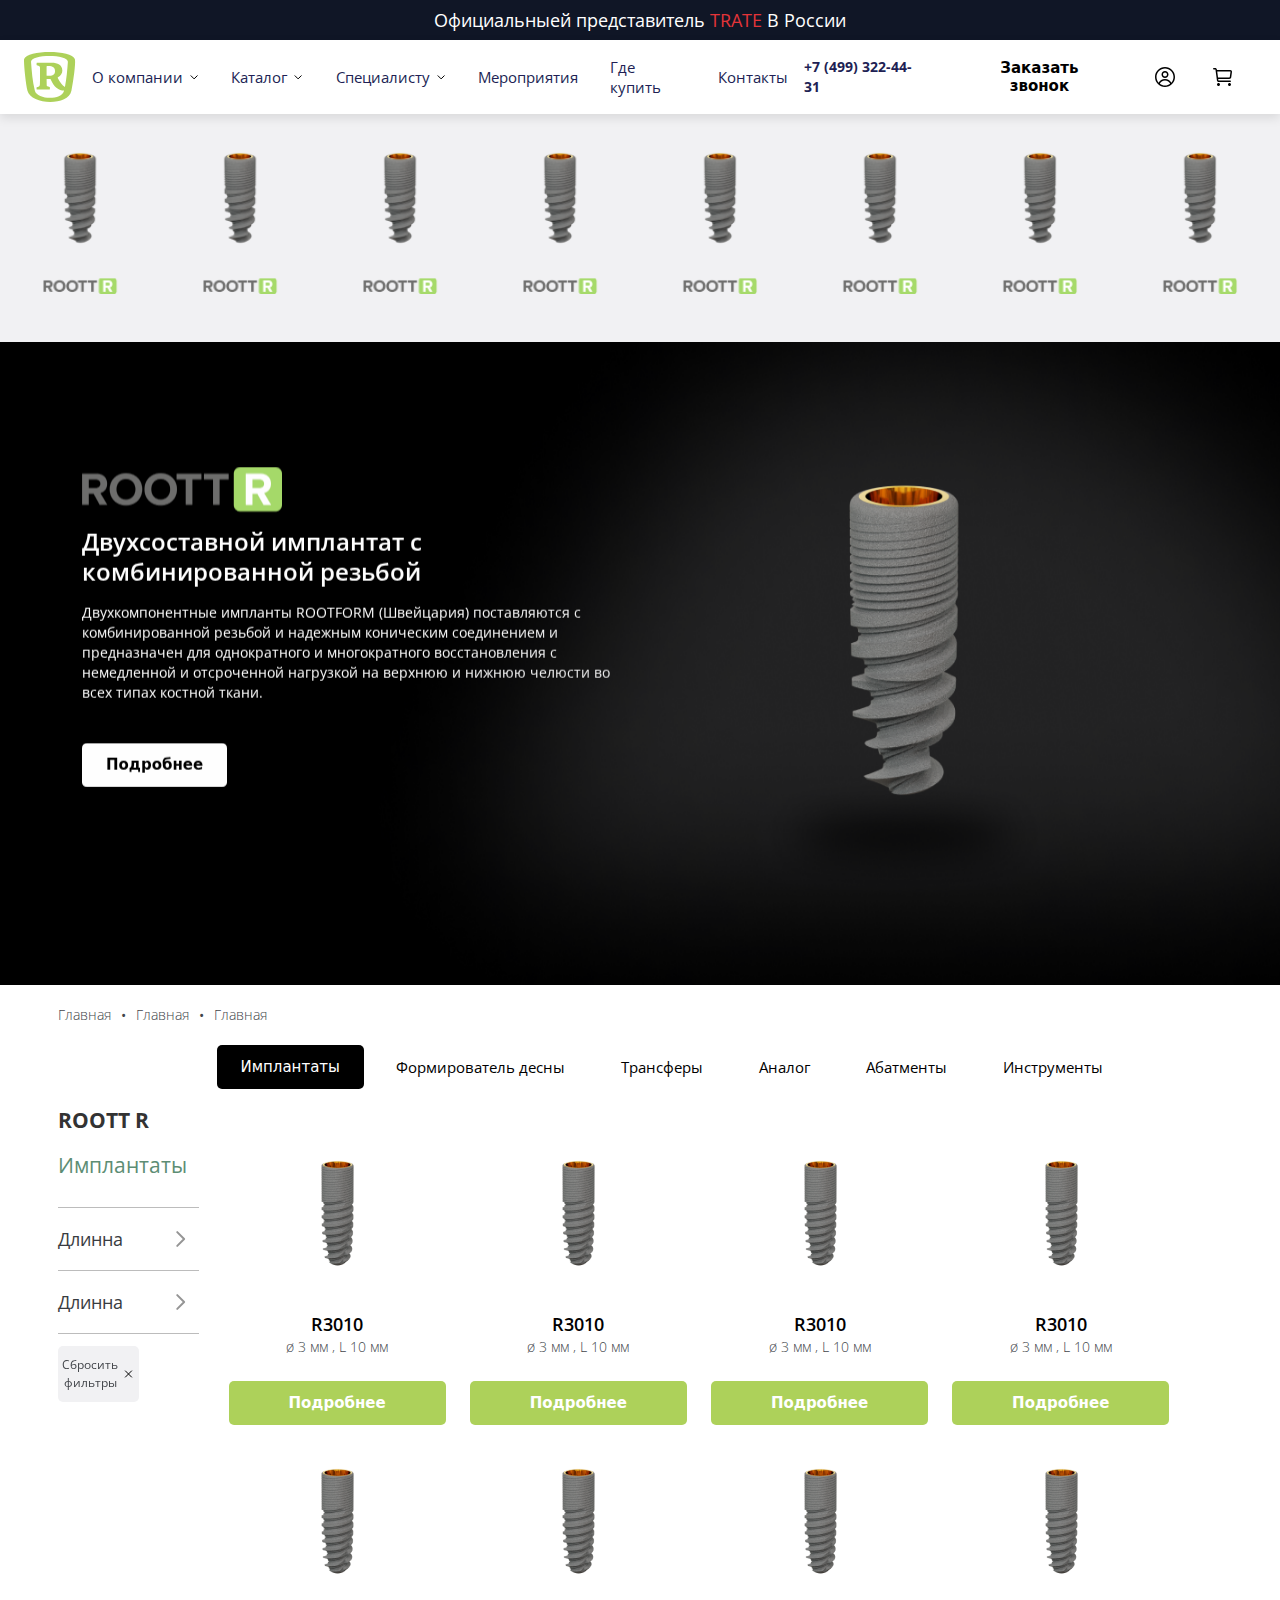
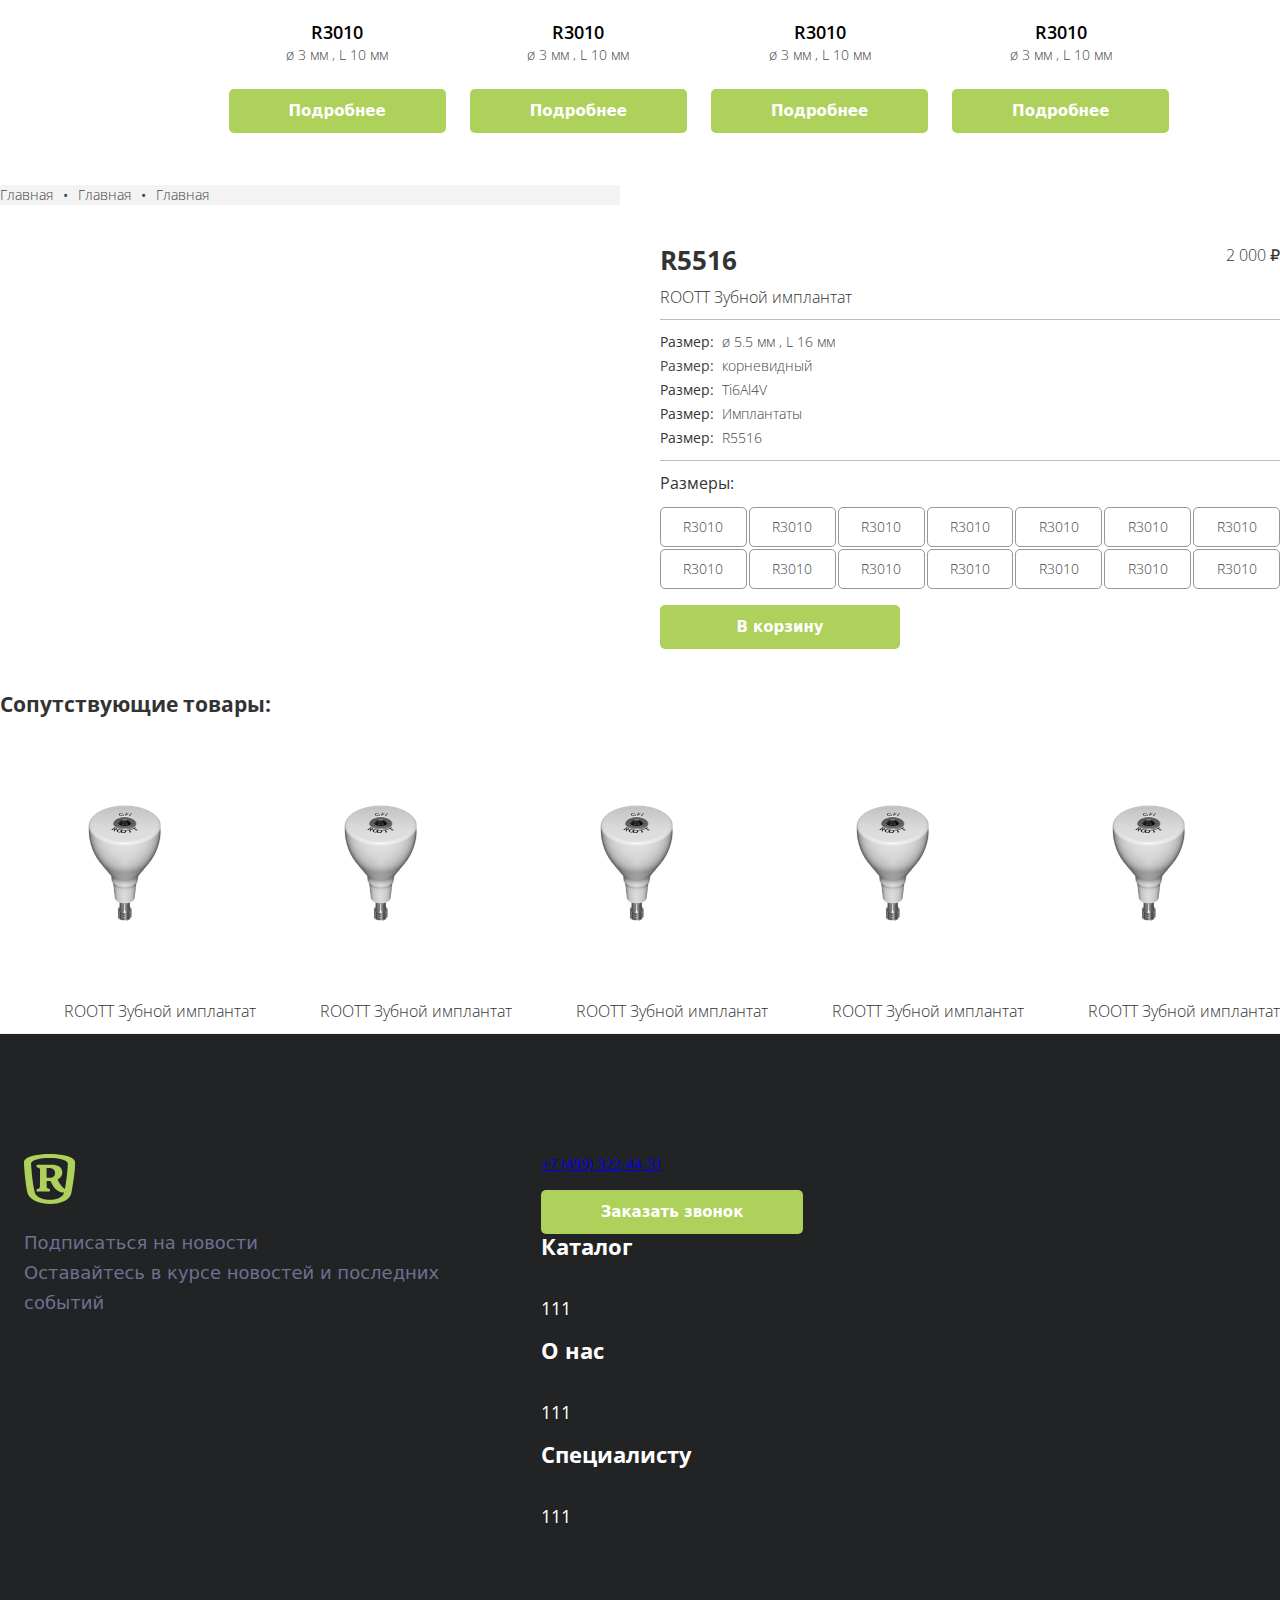
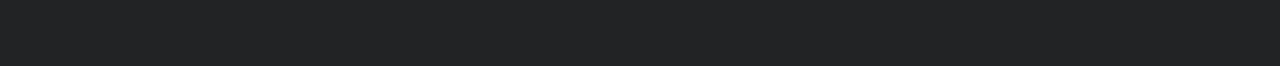
==== index.html @ 4c8dfc89 "asd" ====
﻿<!DOCTYPE html>
<html data-wf-domain="leons-top-notch-site-072480.webflow.io" data-wf-page="65fea9e02989eb1e11bd7221" data-wf-site="./main">

<head>
    <meta charset="utf-8">
    <title>Root Implants</title>
    <meta content="width=device-width, initial-scale=1" name="viewport">
    <meta content="Webflow" name="generator">
    <link href="./main/css/main.css" rel="stylesheet" type="text/css">
    <style>
        @media (min-width:992px) {
            html.w-mod-js:not(.w-mod-ix) [data-w-id="fab8d4db-71a8-a161-a2b3-8e874c840c0b"] {
                -webkit-transform: translate3d(0, 0, 0) scale3d(1, 1, 1) rotateX(0) rotateY(0) rotateZ(0deg) skew(0, 0);
                -moz-transform: translate3d(0, 0, 0) scale3d(1, 1, 1) rotateX(0) rotateY(0) rotateZ(0deg) skew(0, 0);
                -ms-transform: translate3d(0, 0, 0) scale3d(1, 1, 1) rotateX(0) rotateY(0) rotateZ(0deg) skew(0, 0);
                transform: translate3d(0, 0, 0) scale3d(1, 1, 1) rotateX(0) rotateY(0) rotateZ(0deg) skew(0, 0);
            }
            html.w-mod-js:not(.w-mod-ix) [data-w-id="fab8d4db-71a8-a161-a2b3-8e874c840c0d"] {
                height: 0px;
                opacity: 0;
            }
            html.w-mod-js:not(.w-mod-ix) [data-w-id="64ceba7c-3862-27ce-76b8-4dd0ad8f640d"] {
                -webkit-transform: translate3d(0, 0, 0) scale3d(1, 1, 1) rotateX(0) rotateY(0) rotateZ(0deg) skew(0, 0);
                -moz-transform: translate3d(0, 0, 0) scale3d(1, 1, 1) rotateX(0) rotateY(0) rotateZ(0deg) skew(0, 0);
                -ms-transform: translate3d(0, 0, 0) scale3d(1, 1, 1) rotateX(0) rotateY(0) rotateZ(0deg) skew(0, 0);
                transform: translate3d(0, 0, 0) scale3d(1, 1, 1) rotateX(0) rotateY(0) rotateZ(0deg) skew(0, 0);
            }
            html.w-mod-js:not(.w-mod-ix) [data-w-id="64ceba7c-3862-27ce-76b8-4dd0ad8f640f"] {
                height: 0px;
                opacity: 0;
            }
            html.w-mod-js:not(.w-mod-ix) [data-w-id="ace5b97a-94ea-ea31-76d6-87b8d8aff7d1"] {
                -webkit-transform: translate3d(0, 0, 0) scale3d(1, 1, 1) rotateX(0) rotateY(0) rotateZ(0deg) skew(0, 0);
                -moz-transform: translate3d(0, 0, 0) scale3d(1, 1, 1) rotateX(0) rotateY(0) rotateZ(0deg) skew(0, 0);
                -ms-transform: translate3d(0, 0, 0) scale3d(1, 1, 1) rotateX(0) rotateY(0) rotateZ(0deg) skew(0, 0);
                transform: translate3d(0, 0, 0) scale3d(1, 1, 1) rotateX(0) rotateY(0) rotateZ(0deg) skew(0, 0);
            }
            html.w-mod-js:not(.w-mod-ix) [data-w-id="ace5b97a-94ea-ea31-76d6-87b8d8aff7d3"] {
                height: 0px;
                opacity: 0;
            }
        }
    </style>
    <link href="https://fonts.googleapis.com" rel="preconnect">
    <link href="https://fonts.gstatic.com" rel="preconnect" crossorigin="anonymous">
    <script src="ajax/libs/webfont/1.6.26/webfont-1.js" type="text/javascript"></script>
    <script type="text/javascript">
        WebFont.load({
            google: {
                families: ["Open Sans:300,300italic,400,400italic,600,600italic,700,700italic,800,800italic"]
            }
        });
    </script>
    <script type="text/javascript">
        ! function(o, c) {
            var n = c.documentElement,
                t = " w-mod-";
            n.className += t + "js", ("ontouchstart" in o || o.DocumentTouch && c instanceof DocumentTouch) && (n.className += t + "touch")
        }(window, document);
    </script>
    <link href="img/favicon-1.ico" rel="shortcut icon" type="image/x-icon">
    <link href="img/webclip-1.png" rel="apple-touch-icon">
</head>

<body class="body">
    <section class="brix---top-bar-wrapper">
        <div class="brix---top-bar-padding">
            <div class="brix---container-default w-container">
                <div class="text-block-2">Официальныей представитель <span class="text-span-1">TRATE</span> В России</div>
            </div>
            <div data-w-id="f81e6dbd-c770-6527-2b8b-212393345adc" class="brix---top-bar-close-icon"><img src="./main/65f7124e043b7df5eb1ec886_icon-rounded-close-icon.svg" alt="Icon Rounded Closed - BRIX Templates" class="brix---icon-small-hover"></div>
        </div>
    </section>
    <div data-w-id="fab8d4db-71a8-a161-a2b3-8e874c840bf5" data-animation="default" data-collapse="medium" data-duration="400" data-easing="ease" data-easing2="ease" role="banner" class="brix---header-wrapper w-nav">
        <div class="brix---container-default w-container">
            <div class="brix---header-content-wrapper">
                <a href="/" class="brix---header-logo-link w-nav-brand"><img src="./main/65f716197d0abeb5b1192f1e_Logo.svg" alt="" class="brix---header-logo"></a>
                <div class="brix---header-middle-col">
                    <nav role="navigation" class="brix---header-menu-wrapper w-nav-menu">
                        <ul role="list" class="brix---header-nav-menu-list">
                            <li class="brix---header-nav-list-item-middle">
                                <div data-hover="true" data-delay="0" data-w-id="fab8d4db-71a8-a161-a2b3-8e874c840c07" class="brix---dropdown-wrapper w-dropdown">
                                    <div class="brix---dropdown-toggle w-dropdown-toggle">
                                        <div class="text-block">О компании</div><img src="./main/65f7466f38c4b8a09b3e67af_down-header.svg" alt="" style="-webkit-transform:translate3d(0, 0, 0) scale3d(1, 1, 1) rotateX(0) rotateY(0) rotateZ(0deg) skew(0, 0);-moz-transform:translate3d(0, 0, 0) scale3d(1, 1, 1) rotateX(0) rotateY(0) rotateZ(0deg) skew(0, 0);-ms-transform:translate3d(0, 0, 0) scale3d(1, 1, 1) rotateX(0) rotateY(0) rotateZ(0deg) skew(0, 0);transform:translate3d(0, 0, 0) scale3d(1, 1, 1) rotateX(0) rotateY(0) rotateZ(0deg) skew(0, 0)"
                                            data-w-id="fab8d4db-71a8-a161-a2b3-8e874c840c0b" class="brix---dropdown-chevron"></div>
                                    <nav class="brix---dropdown-column-wrapper w-dropdown-list">
                                        <div data-w-id="fab8d4db-71a8-a161-a2b3-8e874c840c0d" style="display:none;height:0px;opacity:0;-webkit-transform:translate3d(null, 10px, 0) scale3d(1, 1, 1) rotateX(0) rotateY(0) rotateZ(0) skew(0, 0);-moz-transform:translate3d(null, 10px, 0) scale3d(1, 1, 1) rotateX(0) rotateY(0) rotateZ(0) skew(0, 0);-ms-transform:translate3d(null, 10px, 0) scale3d(1, 1, 1) rotateX(0) rotateY(0) rotateZ(0) skew(0, 0);transform:translate3d(null, 10px, 0) scale3d(1, 1, 1) rotateX(0) rotateY(0) rotateZ(0) skew(0, 0)"
                                            class="brix---dropdown-card">
                                            <div class="brix---dropdown-pd">
                                                <div class="w-layout-grid brix---dropdown-links-grid"><a href="#" class="brix---dropdown-link w-dropdown-link">тут каталог</a></div>
                                            </div>
                                        </div>
                                    </nav>
                                </div>
                            </li>
                            <li class="brix---header-nav-list-item-middle">
                                <div data-hover="true" data-delay="0" data-w-id="ace5b97a-94ea-ea31-76d6-87b8d8aff7cd" class="brix---dropdown-wrapper w-dropdown">
                                    <div class="brix---dropdown-toggle w-dropdown-toggle">
                                        <div class="text-block">Каталог</div><img src="./main/65f7466f38c4b8a09b3e67af_down-header.svg" alt="" style="-webkit-transform:translate3d(0, 0, 0) scale3d(1, 1, 1) rotateX(0) rotateY(0) rotateZ(0deg) skew(0, 0);-moz-transform:translate3d(0, 0, 0) scale3d(1, 1, 1) rotateX(0) rotateY(0) rotateZ(0deg) skew(0, 0);-ms-transform:translate3d(0, 0, 0) scale3d(1, 1, 1) rotateX(0) rotateY(0) rotateZ(0deg) skew(0, 0);transform:translate3d(0, 0, 0) scale3d(1, 1, 1) rotateX(0) rotateY(0) rotateZ(0deg) skew(0, 0)"
                                            data-w-id="ace5b97a-94ea-ea31-76d6-87b8d8aff7d1" class="brix---dropdown-chevron"></div>
                                    <nav class="brix---dropdown-column-wrapper w-dropdown-list">
                                        <div data-w-id="ace5b97a-94ea-ea31-76d6-87b8d8aff7d3" style="display:none;height:0px;opacity:0;-webkit-transform:translate3d(null, 10px, 0) scale3d(1, 1, 1) rotateX(0) rotateY(0) rotateZ(0) skew(0, 0);-moz-transform:translate3d(null, 10px, 0) scale3d(1, 1, 1) rotateX(0) rotateY(0) rotateZ(0) skew(0, 0);-ms-transform:translate3d(null, 10px, 0) scale3d(1, 1, 1) rotateX(0) rotateY(0) rotateZ(0) skew(0, 0);transform:translate3d(null, 10px, 0) scale3d(1, 1, 1) rotateX(0) rotateY(0) rotateZ(0) skew(0, 0)"
                                            class="brix---dropdown-card">
                                            <div class="brix---dropdown-pd">
                                                <div class="w-layout-grid brix---dropdown-links-grid"><a href="#" class="brix---dropdown-link w-dropdown-link">тут каталог</a></div>
                                            </div>
                                        </div>
                                    </nav>
                                </div>
                            </li>
                            <li class="brix---header-nav-list-item-middle">
                                <div data-hover="true" data-delay="0" data-w-id="64ceba7c-3862-27ce-76b8-4dd0ad8f6409" class="brix---dropdown-wrapper w-dropdown">
                                    <div class="brix---dropdown-toggle w-dropdown-toggle">
                                        <div class="text-block">Специалисту</div><img src="./main/65f7466f38c4b8a09b3e67af_down-header.svg" alt="" style="-webkit-transform:translate3d(0, 0, 0) scale3d(1, 1, 1) rotateX(0) rotateY(0) rotateZ(0deg) skew(0, 0);-moz-transform:translate3d(0, 0, 0) scale3d(1, 1, 1) rotateX(0) rotateY(0) rotateZ(0deg) skew(0, 0);-ms-transform:translate3d(0, 0, 0) scale3d(1, 1, 1) rotateX(0) rotateY(0) rotateZ(0deg) skew(0, 0);transform:translate3d(0, 0, 0) scale3d(1, 1, 1) rotateX(0) rotateY(0) rotateZ(0deg) skew(0, 0)"
                                            data-w-id="64ceba7c-3862-27ce-76b8-4dd0ad8f640d" class="brix---dropdown-chevron"></div>
                                    <nav class="brix---dropdown-column-wrapper w-dropdown-list">
                                        <div data-w-id="64ceba7c-3862-27ce-76b8-4dd0ad8f640f" style="display:none;height:0px;opacity:0;-webkit-transform:translate3d(null, 10px, 0) scale3d(1, 1, 1) rotateX(0) rotateY(0) rotateZ(0) skew(0, 0);-moz-transform:translate3d(null, 10px, 0) scale3d(1, 1, 1) rotateX(0) rotateY(0) rotateZ(0) skew(0, 0);-ms-transform:translate3d(null, 10px, 0) scale3d(1, 1, 1) rotateX(0) rotateY(0) rotateZ(0) skew(0, 0);transform:translate3d(null, 10px, 0) scale3d(1, 1, 1) rotateX(0) rotateY(0) rotateZ(0) skew(0, 0)"
                                            class="brix---dropdown-card">
                                            <div class="brix---dropdown-pd">
                                                <div class="w-layout-grid brix---dropdown-links-grid"><a href="#" class="brix---dropdown-link w-dropdown-link">О продукции</a><a href="#" class="brix---dropdown-link w-dropdown-link">Resmile</a><a href="#" class="brix---dropdown-link w-dropdown-link">Обучение</a>
                                                    <a href="#" class="brix---dropdown-link w-dropdown-link">Клинические решения</a>
                                                </div>
                                            </div>
                                        </div>
                                    </nav>
                                </div>
                            </li>
                            <li class="brix---header-nav-list-item-middle"><a href="#" class="brix---header-nav-link w-nav-link">Мероприятия</a></li>
                            <li class="brix---header-nav-list-item-middle"><a href="#" class="brix---header-nav-link w-nav-link">Где купить</a></li>
                            <li class="brix---header-nav-list-item-middle"><a href="#" class="brix---header-nav-link w-nav-link">Контакты</a></li>
                            <li class="brix---header-nav-list-item-show-in-mbl"><a href="#" class="brix---btn-primary-small-head w-button"><strong>Заказать звонок</strong><br></a></li>
                        </ul>
                    </nav>
                </div>
                <div class="brix---header-right-col"><a href="tel:+74993224431" class="brix---header-nav-link-number w-nav-link">+7 (499) 322-44-31</a>
                    <div class="brix---btn-header-hidden-on-mbl"><a href="#" class="brix---btn-primary-small-head w-button">Заказать звонок</a></div>
                    <div class="header-icons">
                        <div class="brix---btn-header-hidden-on-mbl">
                            <a href="#" class="brix---btn-circle-secondary-small w-inline-block"><img src="./main/65f716797cf5af735bb3e92b_header-1.svg" alt=""></a>
                        </div>
                        <div class="brix---btn-header-hidden-on-mbl">
                            <a href="#" class="brix---btn-circle-secondary-small w-inline-block"><img src="./main/65f71679a05c1a6291482a3c_header-2.svg" alt=""></a>
                        </div>
                        <div class="brix---btn-header-hidden-menu-table">
                            <div class="brix---hamburger-menu-wrapper w-nav-button">
                                <div style="-webkit-transform:translate3d(0, 0px, 0) scale3d(1, 1, 1) rotateX(0) rotateY(0) rotateZ(0deg) skew(0, 0);-moz-transform:translate3d(0, 0px, 0) scale3d(1, 1, 1) rotateX(0) rotateY(0) rotateZ(0deg) skew(0, 0);-ms-transform:translate3d(0, 0px, 0) scale3d(1, 1, 1) rotateX(0) rotateY(0) rotateZ(0deg) skew(0, 0);transform:translate3d(0, 0px, 0) scale3d(1, 1, 1) rotateX(0) rotateY(0) rotateZ(0deg) skew(0, 0)"
                                    class="brix---hamburger-menu-bar-top"></div>
                                <div style="-webkit-transform:translate3d(0, 0px, 0) scale3d(1, 1, 1) rotateX(0) rotateY(0) rotateZ(0deg) skew(0, 0);-moz-transform:translate3d(0, 0px, 0) scale3d(1, 1, 1) rotateX(0) rotateY(0) rotateZ(0deg) skew(0, 0);-ms-transform:translate3d(0, 0px, 0) scale3d(1, 1, 1) rotateX(0) rotateY(0) rotateZ(0deg) skew(0, 0);transform:translate3d(0, 0px, 0) scale3d(1, 1, 1) rotateX(0) rotateY(0) rotateZ(0deg) skew(0, 0)"
                                    class="brix---hamburger-menu-bar-bottom"></div>
                            </div>
                        </div>
                    </div>
                </div>
            </div>
        </div>
    </div>
    <div class="container-main">
        <section class="rootts-in-main">
            <div class="roott-main">
                <div data-w-id="410e444b-a699-a38f-cf1c-61f6c998758d" class="roott-card in">
                    <div class="roott-card-inner"><img src="./main/65f74eb73750bb40547f307b_roott-test.png" loading="lazy" alt="" class="roott-image"></div>
                    <div data-w-id="d97788bd-93e8-c1a4-69a6-e7fe39c7ae2d" class="roott-select"></div>
                </div>
                <div data-w-id="0ecf0718-a2db-68d0-6c1a-5e609c646981" class="roott-card in">
                    <div class="roott-card-inner"><img src="./main/65f74eb73750bb40547f307b_roott-test.png" loading="lazy" alt="" class="roott-image"></div>
                    <div class="roott-select"></div>
                </div>
                <div data-w-id="ae9e8c5b-280b-26cc-da81-9bd08f4f4a06" class="roott-card in">
                    <div class="roott-card-inner"><img src="./main/65f74eb73750bb40547f307b_roott-test.png" loading="lazy" alt="" class="roott-image"></div>
                    <div class="roott-select in"></div>
                </div>
                <div data-w-id="061587be-a44c-c824-bb47-8d1d6a271a02" class="roott-card in">
                    <div class="roott-card-inner"><img src="./main/65f74eb73750bb40547f307b_roott-test.png" loading="lazy" alt="" class="roott-image"></div>
                    <div class="roott-select in"></div>
                </div>
                <div data-w-id="41d8fc9f-39e2-1270-a4b6-6a48cec410bb" class="roott-card in">
                    <div class="roott-card-inner"><img src="./main/65f74eb73750bb40547f307b_roott-test.png" loading="lazy" alt="" class="roott-image"></div>
                    <div class="roott-select in"></div>
                </div>
                <div data-w-id="0d8196c4-3ba0-b70f-42f4-7f91103f51ba" class="roott-card in">
                    <div class="roott-card-inner"><img src="./main/65f74eb73750bb40547f307b_roott-test.png" loading="lazy" alt="" class="roott-image"></div>
                    <div class="roott-select in"></div>
                </div>
                <div data-w-id="475e023d-0590-0513-6a72-baf62ef8d486" class="roott-card in">
                    <div class="roott-card-inner"><img src="./main/65f74eb73750bb40547f307b_roott-test.png" loading="lazy" alt="" class="roott-image"></div>
                    <div class="roott-select in"></div>
                </div>
                <div data-w-id="ddaf1717-159d-65fd-a7bd-e68fb4514041" class="roott-card in">
                    <div class="roott-card-inner"><img src="./main/65f74eb73750bb40547f307b_roott-test.png" loading="lazy" alt="" class="roott-image"></div>
                    <div class="roott-select in"></div>
                </div>
            </div>
        </section>
    </div>
    <div class="brix---hero-bg-image-dark">
        <div class="brix---container-default-3 w-container">
            <div class="w-layout-grid brix---grid-2-col---1-col-t">
                <div id="w-node-_74c47ccc-8f10-86ea-9e04-7ebac3c8af9e-11bd7221" data-w-id="74c47ccc-8f10-86ea-9e04-7ebac3c8af9e" style="-webkit-transform:translate3d(0, 10%, 0) scale3d(1, 1, 1) rotateX(0) rotateY(0) rotateZ(0) skew(0, 0);-moz-transform:translate3d(0, 10%, 0) scale3d(1, 1, 1) rotateX(0) rotateY(0) rotateZ(0) skew(0, 0);-ms-transform:translate3d(0, 10%, 0) scale3d(1, 1, 1) rotateX(0) rotateY(0) rotateZ(0) skew(0, 0);transform:translate3d(0, 10%, 0) scale3d(1, 1, 1) rotateX(0) rotateY(0) rotateZ(0) skew(0, 0);opacity:0"
                    class="div-block"><img src="./main/65fc2dd759858f314ab73229_ROOTT-R%209.png" loading="lazy" alt="" class="img-1">
                    <div class="brix---color-neutral-100">
                        <div class="trns"><img src="./main/65fc34940fcf9583aa4d9b12_Frame%201518.svg" loading="lazy" alt="" height="600" class="image-4"></div>
                        <h1 class="brix---heading-h1-size">Двухсоставной имплантат с комбинированной резьбой</h1>
                    </div>
                    <div class="brix---mg-bottom-40px-2">
                        <div class="brix---color-neutral-100">
                            <p class="brix---paragraph-default-2">Двухкомпонентные импланты ROOTFORM (Швейцария) поставляются с комбинированной резьбой и надежным коническим соединением и предназначен для однократного и многократного восстановления с немедленной и отсроченной нагрузкой на
                                верхнюю и нижнюю челюсти во всех типах костной ткани.</p>
                        </div>
                    </div>
                    <div class="brix---buttons-row"><a href="#" class="brix---btn-primary-small-head w-button">Подробнее</a></div>
                </div><img class="image-3" src="./main/65fc2cb77c7070bbcb2c6592_Group%201206.png" alt="" style="-webkit-transform:translate3d(0, 10%, 0) scale3d(1, 1, 1) rotateX(0) rotateY(0) rotateZ(0) skew(0, 0);-moz-transform:translate3d(0, 10%, 0) scale3d(1, 1, 1) rotateX(0) rotateY(0) rotateZ(0) skew(0, 0);-ms-transform:translate3d(0, 10%, 0) scale3d(1, 1, 1) rotateX(0) rotateY(0) rotateZ(0) skew(0, 0);transform:translate3d(0, 10%, 0) scale3d(1, 1, 1) rotateX(0) rotateY(0) rotateZ(0) skew(0, 0);opacity:0"
                    sizes="(max-width: 1439px) 100vw, 1413.9931640625px" data-w-id="375e2d52-2b97-e06d-ae88-8f3e8cf551e0" id="w-node-_375e2d52-2b97-e06d-ae88-8f3e8cf551e0-11bd7221" loading="lazy" srcset="./main/65fc2cb77c7070bbcb2c6592_Group%201206-p-500.png 500w, ./main/65fc2cb77c7070bbcb2c6592_Group%201206-p-800.png 800w, ./main/65fc2cb77c7070bbcb2c6592_Group%201206-p-1080.png 1080w, ./main/65fc2cb77c7070bbcb2c6592_Group%201206.png 1414w"></div>
        </div>
    </div>
    <section class="catalog-selection">
        <div class="container-main-cat">
            <div class="dir">
                <a href="#" class="link-t w-inline-block">
                    <div class="link-t">Главная</div>
                </a>
                <div class="dot link-t">•</div>
                <a href="#" class="link-t w-inline-block">
                    <div class="link-t">Главная</div>
                </a>
                <div class="dot link-t">•</div>
                <a href="#" class="link-t w-inline-block">
                    <div class="link-t">Главная</div>
                </a>
            </div>
            <div class="gallery-wrapper">
                <div id="w-node-c08204ea-56a2-aaa7-3212-f03f9838a943-11bd7221" class="gallery-block">
                    <h3 class="heading-1">ROOTT R</h3>
                    <div class="cat-lt">Имплантаты</div>
                    <div class="gallery-features-block">
                        <ul role="list" class="gallery-list w-list-unstyled">
                            <li class="ls">
                                <div class="prod-brs"></div>
                                <div data-w-id="f45e5769-3338-56f7-4886-4a784e0536ee" class="brix---accordion-item">
                                    <div class="brix---accordion-content-wrapper">
                                        <div class="brix---accordion-header">
                                            <div class="brix---color-neutral-802">
                                                <div class="cat-lt-1">Длинна</div>
                                            </div>
                                        </div>
                                        <div style="height:0px;-webkit-transform:translate3d(null, 20px, 0) scale3d(0.96, 0.96, 1) rotateX(0) rotateY(0) rotateZ(0) skew(0, 0);-moz-transform:translate3d(null, 20px, 0) scale3d(0.96, 0.96, 1) rotateX(0) rotateY(0) rotateZ(0) skew(0, 0);-ms-transform:translate3d(null, 20px, 0) scale3d(0.96, 0.96, 1) rotateX(0) rotateY(0) rotateZ(0) skew(0, 0);transform:translate3d(null, 20px, 0) scale3d(0.96, 0.96, 1) rotateX(0) rotateY(0) rotateZ(0) skew(0, 0);opacity:0"
                                            class="brix---acordion-body">
                                            <div class="brix---accordion-spacer"></div>
                                            <div class="brix---color-neutral-801">
                                                <div class="brix---paragraph-default-3">
                                                    <div class="w-form">
                                                        <form id="email-form" name="email-form" data-name="Email Form" method="get" data-wf-page-id="65fea9e02989eb1e11bd7221" data-wf-element-id="f45e5769-3338-56f7-4886-4a784e0536f9"><label class="w-checkbox cbxf"><div class="w-checkbox-input w-checkbox-input--inputType-custom chb"></div><input type="checkbox" name="checkbox-7" id="checkbox-7" data-name="Checkbox 7" style="opacity:0;position:absolute;z-index:-1"><span class="checkbox-label w-form-label" for="checkbox-7">3.5 mm</span></label>
                                                            <label class="w-checkbox cbxf">
                                                                <div class="w-checkbox-input w-checkbox-input--inputType-custom chb"></div><input type="checkbox" name="checkbox-6" id="checkbox-6" data-name="Checkbox 6" style="opacity:0;position:absolute;z-index:-1"><span class="checkbox-label w-form-label" for="checkbox-6">3.5 mm</span></label>
                                                            <label class="w-checkbox cbxf">
                                                                    <div class="w-checkbox-input w-checkbox-input--inputType-custom chb"></div><input type="checkbox" name="checkbox-5" id="checkbox-5" data-name="Checkbox 5" style="opacity:0;position:absolute;z-index:-1"><span class="checkbox-label w-form-label" for="checkbox-5">3.5 mm</span></label>
                                                            <label class="w-checkbox cbxf">
                                                                        <div class="w-checkbox-input w-checkbox-input--inputType-custom chb"></div><input type="checkbox" name="checkbox-4" id="checkbox-4" data-name="Checkbox 4" style="opacity:0;position:absolute;z-index:-1"><span class="checkbox-label w-form-label" for="checkbox-4">3.5 mm</span></label>
                                                            <label class="w-checkbox cbxf">
                                                                            <div class="w-checkbox-input w-checkbox-input--inputType-custom chb"></div><input type="checkbox" name="checkbox-3" id="checkbox-3" data-name="Checkbox 3" style="opacity:0;position:absolute;z-index:-1"><span class="checkbox-label w-form-label"
                                                                                for="checkbox-3">3.5 mm</span></label><label class="w-checkbox cbxf"><div class="w-checkbox-input w-checkbox-input--inputType-custom chb"></div><input type="checkbox" name="checkbox-2" id="checkbox-2" data-name="Checkbox 2" style="opacity:0;position:absolute;z-index:-1"><span class="checkbox-label w-form-label" for="checkbox-2">3.5 mm</span></label></form>
                                                        <div class="w-form-done">
                                                            <div>Thank you! Your submission has been received!</div>
                                                        </div>
                                                        <div class="w-form-fail">
                                                            <div>Oops! Something went wrong while submitting the form.</div>
                                                        </div>
                                                    </div>
                                                </div>
                                            </div>
                                        </div>
                                    </div>
                                    <div class="brix---accordion-icon-wrapper"><img src="./main/65fef570f0517f7d1de731a6_CaretRight.svg" alt="" class="brix---accordion-arrow-icon"></div>
                                </div>
                            </li>
                            <li class="ls">
                                <div class="prod-brs"></div>
                                <div data-w-id="60b18b7b-c91a-2951-b123-eeb972390c22" class="brix---accordion-item">
                                    <div class="brix---accordion-content-wrapper">
                                        <div class="brix---accordion-header">
                                            <div class="brix---color-neutral-802">
                                                <div class="cat-lt-1">Длинна</div>
                                            </div>
                                        </div>
                                        <div style="height:0px;-webkit-transform:translate3d(null, 20px, 0) scale3d(0.96, 0.96, 1) rotateX(0) rotateY(0) rotateZ(0) skew(0, 0);-moz-transform:translate3d(null, 20px, 0) scale3d(0.96, 0.96, 1) rotateX(0) rotateY(0) rotateZ(0) skew(0, 0);-ms-transform:translate3d(null, 20px, 0) scale3d(0.96, 0.96, 1) rotateX(0) rotateY(0) rotateZ(0) skew(0, 0);transform:translate3d(null, 20px, 0) scale3d(0.96, 0.96, 1) rotateX(0) rotateY(0) rotateZ(0) skew(0, 0);opacity:0"
                                            class="brix---acordion-body">
                                            <div class="brix---accordion-spacer"></div>
                                            <div class="brix---color-neutral-801">
                                                <div class="brix---paragraph-default-3">
                                                    <div class="w-form">
                                                        <form id="email-form" name="email-form" data-name="Email Form" method="get" data-wf-page-id="65fea9e02989eb1e11bd7221" data-wf-element-id="60b18b7b-c91a-2951-b123-eeb972390c2d"><label class="w-checkbox cbxf"><div class="w-checkbox-input w-checkbox-input--inputType-custom chb"></div><input type="checkbox" name="checkbox-7" id="checkbox-7" data-name="Checkbox 7" style="opacity:0;position:absolute;z-index:-1"><span class="checkbox-label w-form-label" for="checkbox-7">3.5 mm</span></label>
                                                            <label class="w-checkbox cbxf">
                                                        <div class="w-checkbox-input w-checkbox-input--inputType-custom chb"></div><input type="checkbox" name="checkbox-6" id="checkbox-6" data-name="Checkbox 6" style="opacity:0;position:absolute;z-index:-1"><span class="checkbox-label w-form-label" for="checkbox-6">3.5 mm</span></label>
                                                            <label class="w-checkbox cbxf">
                                                            <div class="w-checkbox-input w-checkbox-input--inputType-custom chb"></div><input type="checkbox" name="checkbox-5" id="checkbox-5" data-name="Checkbox 5" style="opacity:0;position:absolute;z-index:-1"><span class="checkbox-label w-form-label" for="checkbox-5">3.5 mm</span></label>
                                                            <label class="w-checkbox cbxf">
                                                                <div class="w-checkbox-input w-checkbox-input--inputType-custom chb"></div><input type="checkbox" name="checkbox-4" id="checkbox-4" data-name="Checkbox 4" style="opacity:0;position:absolute;z-index:-1"><span class="checkbox-label w-form-label" for="checkbox-4">3.5 mm</span></label>
                                                            <label class="w-checkbox cbxf">
                                                                    <div class="w-checkbox-input w-checkbox-input--inputType-custom chb"></div><input type="checkbox" name="checkbox-3" id="checkbox-3" data-name="Checkbox 3" style="opacity:0;position:absolute;z-index:-1"><span class="checkbox-label w-form-label" for="checkbox-3">3.5 mm</span></label>
                                                            <label class="w-checkbox cbxf">
                                                                        <div class="w-checkbox-input w-checkbox-input--inputType-custom chb"></div><input type="checkbox" name="checkbox-2" id="checkbox-2" data-name="Checkbox 2" style="opacity:0;position:absolute;z-index:-1"><span class="checkbox-label w-form-label" for="checkbox-2">3.5 mm</span></label>
                                                        </form>
                                                        <div class="w-form-done">
                                                            <div>Thank you! Your submission has been received!</div>
                                                        </div>
                                                        <div class="w-form-fail">
                                                            <div>Oops! Something went wrong while submitting the form.</div>
                                                        </div>
                                                    </div>
                                                </div>
                                            </div>
                                        </div>
                                    </div>
                                    <div class="brix---accordion-icon-wrapper"><img src="./main/65fef570f0517f7d1de731a6_CaretRight.svg" alt="" class="brix---accordion-arrow-icon"></div>
                                </div>
                            </li>
                            <li class="ls">
                                <div class="prod-brs"></div>
                                <a href="#" class="btn-filter-b w-inline-block">
                                    <div>Сбросить фильтры</div><img src="./main/65fee42161e9120bf596793b_X.svg" loading="lazy" alt=""></a>
                            </li>
                        </ul>
                    </div>
                </div>
                <div id="w-node-c08204ea-56a2-aaa7-3212-f03f9838a955-11bd7221" class="gallery-grid">
                    <div class="cat-1"><a href="#" class="brix---btn-cat w-button">Имплантаты</a><a href="#" class="brix---btn-cat-normal w-button">Формирователь десны</a><a href="#" class="brix---btn-cat-normal w-button">Трансферы</a><a href="#" class="brix---btn-cat-normal w-button">Аналог</a>
                        <a href="#" class="brix---btn-cat-normal w-button">Абатменты</a><a href="#" class="brix---btn-cat-normal w-button">Инструменты</a></div>
                    <div class="gird-cards">
                        <a id="w-node-_299310ec-f9e1-b741-d502-d7cfb4800902-11bd7221" data-w-id="299310ec-f9e1-b741-d502-d7cfb4800902" href="#" class="brix---product-card-wrapper-v1 w-inline-block">
                            <div class="brix---product-card-image-inside-card"><img src="./main/65fc1804f7a95876dcf9db68_Frame%201214.png" alt="" class="brix---product-card-image">
                                <div class="brix---badge-wrapper-top-right"></div>
                            </div>
                            <div class="brix---product-card-content">
                                <div class="brix---mg-bottom-24px-2">
                                    <div class="article-card-t1">R3010</div>
                                    <div class="brix---color-neutral-601">
                                        <div class="article-card-t2">ø 3 мм , L 10 мм</div>
                                    </div>
                                </div>
                                <div class="brix---btn-primary-small-prod">Подробнее</div>
                            </div>
                        </a>
                        <a id="w-node-cc29ddb5-7065-b930-cf74-00a5d2a572aa-11bd7221" data-w-id="cc29ddb5-7065-b930-cf74-00a5d2a572aa" href="#" class="brix---product-card-wrapper-v1 w-inline-block">
                            <div class="brix---product-card-image-inside-card"><img src="./main/65fc1804f7a95876dcf9db68_Frame%201214.png" alt="" class="brix---product-card-image">
                                <div class="brix---badge-wrapper-top-right"></div>
                            </div>
                            <div class="brix---product-card-content">
                                <div class="brix---mg-bottom-24px-2">
                                    <div class="article-card-t1">R3010</div>
                                    <div class="brix---color-neutral-601">
                                        <div class="article-card-t2">ø 3 мм , L 10 мм</div>
                                    </div>
                                </div>
                                <div class="brix---btn-primary-small-prod">Подробнее</div>
                            </div>
                        </a>
                        <a id="w-node-b0e88ad6-8241-3cb8-089b-0a0b08e64a45-11bd7221" data-w-id="b0e88ad6-8241-3cb8-089b-0a0b08e64a45" href="#" class="brix---product-card-wrapper-v1 w-inline-block">
                            <div class="brix---product-card-image-inside-card"><img src="./main/65fc1804f7a95876dcf9db68_Frame%201214.png" alt="" class="brix---product-card-image">
                                <div class="brix---badge-wrapper-top-right"></div>
                            </div>
                            <div class="brix---product-card-content">
                                <div class="brix---mg-bottom-24px-2">
                                    <div class="article-card-t1">R3010</div>
                                    <div class="brix---color-neutral-601">
                                        <div class="article-card-t2">ø 3 мм , L 10 мм</div>
                                    </div>
                                </div>
                                <div class="brix---btn-primary-small-prod">Подробнее</div>
                            </div>
                        </a>
                        <a id="w-node-_2482804f-84d8-0826-561d-bf9bcf2e85e6-11bd7221" data-w-id="2482804f-84d8-0826-561d-bf9bcf2e85e6" href="#" class="brix---product-card-wrapper-v1 w-inline-block">
                            <div class="brix---product-card-image-inside-card"><img src="./main/65fc1804f7a95876dcf9db68_Frame%201214.png" alt="" class="brix---product-card-image">
                                <div class="brix---badge-wrapper-top-right"></div>
                            </div>
                            <div class="brix---product-card-content">
                                <div class="brix---mg-bottom-24px-2">
                                    <div class="article-card-t1">R3010</div>
                                    <div class="brix---color-neutral-601">
                                        <div class="article-card-t2">ø 3 мм , L 10 мм</div>
                                    </div>
                                </div>
                                <div class="brix---btn-primary-small-prod">Подробнее</div>
                            </div>
                        </a>
                        <a id="w-node-_6d91a3eb-c8bf-840b-70f6-767063e584c7-11bd7221" data-w-id="6d91a3eb-c8bf-840b-70f6-767063e584c7" href="#" class="brix---product-card-wrapper-v1 w-inline-block">
                            <div class="brix---product-card-image-inside-card"><img src="./main/65fc1804f7a95876dcf9db68_Frame%201214.png" alt="" class="brix---product-card-image">
                                <div class="brix---badge-wrapper-top-right"></div>
                            </div>
                            <div class="brix---product-card-content">
                                <div class="brix---mg-bottom-24px-2">
                                    <div class="article-card-t1">R3010</div>
                                    <div class="brix---color-neutral-601">
                                        <div class="article-card-t2">ø 3 мм , L 10 мм</div>
                                    </div>
                                </div>
                                <div class="brix---btn-primary-small-prod">Подробнее</div>
                            </div>
                        </a>
                        <a id="w-node-faf96eb0-9393-f508-6d52-f98a84aeb42e-11bd7221" data-w-id="faf96eb0-9393-f508-6d52-f98a84aeb42e" href="#" class="brix---product-card-wrapper-v1 w-inline-block">
                            <div class="brix---product-card-image-inside-card"><img src="./main/65fc1804f7a95876dcf9db68_Frame%201214.png" alt="" class="brix---product-card-image">
                                <div class="brix---badge-wrapper-top-right"></div>
                            </div>
                            <div class="brix---product-card-content">
                                <div class="brix---mg-bottom-24px-2">
                                    <div class="article-card-t1">R3010</div>
                                    <div class="brix---color-neutral-601">
                                        <div class="article-card-t2">ø 3 мм , L 10 мм</div>
                                    </div>
                                </div>
                                <div class="brix---btn-primary-small-prod">Подробнее</div>
                            </div>
                        </a>
                        <a id="w-node-_8808d0c4-756d-838d-2aad-eb72fb8679e9-11bd7221" data-w-id="8808d0c4-756d-838d-2aad-eb72fb8679e9" href="#" class="brix---product-card-wrapper-v1 w-inline-block">
                            <div class="brix---product-card-image-inside-card"><img src="./main/65fc1804f7a95876dcf9db68_Frame%201214.png" alt="" class="brix---product-card-image">
                                <div class="brix---badge-wrapper-top-right"></div>
                            </div>
                            <div class="brix---product-card-content">
                                <div class="brix---mg-bottom-24px-2">
                                    <div class="article-card-t1">R3010</div>
                                    <div class="brix---color-neutral-601">
                                        <div class="article-card-t2">ø 3 мм , L 10 мм</div>
                                    </div>
                                </div>
                                <div class="brix---btn-primary-small-prod">Подробнее</div>
                            </div>
                        </a>
                        <a id="w-node-_7b132b9e-88bf-855f-4c91-ffb5d8c2504c-11bd7221" data-w-id="7b132b9e-88bf-855f-4c91-ffb5d8c2504c" href="#" class="brix---product-card-wrapper-v1 w-inline-block">
                            <div class="brix---product-card-image-inside-card"><img src="./main/65fc1804f7a95876dcf9db68_Frame%201214.png" alt="" class="brix---product-card-image">
                                <div class="brix---badge-wrapper-top-right"></div>
                            </div>
                            <div class="brix---product-card-content">
                                <div class="brix---mg-bottom-24px-2">
                                    <div class="article-card-t1">R3010</div>
                                    <div class="brix---color-neutral-601">
                                        <div class="article-card-t2">ø 3 мм , L 10 мм</div>
                                    </div>
                                </div>
                                <div class="brix---btn-primary-small-prod">Подробнее</div>
                            </div>
                        </a>
                    </div>
                </div>
            </div>
        </div>
    </section>
    <section class="s-product">
        <div class="container-main-cat prod-br">
            <div class="product-wrapper">
                <div id="w-node-c279a46a-fefe-a632-30b9-ef6943903f33-11bd7221" class="product-details">
                    <div id="w-node-_8905b05f-fa21-b3d6-1f8f-53c654d78c3b-11bd7221" class="c1 w-row">
                        <div class="cc1 w-col w-col-6">
                            <h3 class="heading-prod">R5516</h3>
                            <div class="pproduct-lwtx">ROOTT Зубной имплантат</div>
                        </div>
                        <div class="cc2 w-col w-col-6">
                            <div class="pproduct-price">2 000 ₽</div>
                        </div>
                    </div>
                    <div id="w-node-_14fd2fc4-2f62-8855-e53b-0c1b0e1e2d4d-11bd7221" class="prod-brs"></div>
                    <div class="product-info">
                        <div class="product-info-block">
                            <div id="w-node-_93c9c9c8-0f9e-bfd5-f689-7577c4fca076-11bd7221">Размер:</div>
                            <div class="text-block-3">ø 5.5 мм , L 16 мм</div>
                        </div>
                        <div class="product-info-block">
                            <div id="w-node-_3dd6f72c-a437-cf4b-78f7-13e4efec19c0-11bd7221" class="text-block-4">Размер:</div>
                            <div class="text-block-3">корневидный</div>
                        </div>
                        <div class="product-info-block">
                            <div id="w-node-be55eba3-8cc5-4f35-cdf5-8363f20f573e-11bd7221">Размер:</div>
                            <div class="text-block-3">Ti6Al4V</div>
                        </div>
                        <div class="product-info-block">
                            <div id="w-node-_06b780c0-175f-9fbd-523a-ef85c96c25e6-11bd7221">Размер:</div>
                            <div class="text-block-3">Имплантаты</div>
                        </div>
                        <div class="product-info-block">
                            <div id="w-node-_69cc7a79-a3ac-9459-3b1d-47778c430f8c-11bd7221">Размер:</div>
                            <div class="text-block-3">R5516</div>
                        </div>
                    </div>
                    <div class="prod-brs"></div>
                    <div class="pproduct-sz">Размеры:</div>
                    <div class="block-sizes"><a href="#" class="btn-product w-button">R3010</a><a href="#" class="btn-product w-button">R3010</a><a href="#" class="btn-product w-button">R3010</a><a href="#" class="btn-product w-button">R3010</a><a href="#" class="btn-product w-button">R3010</a>
                        <a href="#" class="btn-product w-button">R3010</a><a href="#" class="btn-product w-button">R3010</a><a href="#" class="btn-product w-button">R3010</a><a href="#" class="btn-product w-button">R3010</a><a href="#" class="btn-product w-button">R3010</a>
                        <a href="#" class="btn-product w-button">R3010</a>
                        <a href="#" class="btn-product w-button">R3010</a><a href="#" class="btn-product w-button">R3010</a><a href="#" class="btn-product w-button">R3010</a></div>
                    <a href="#" class="btn-b w-inline-block">
                        <div class="brix---btn-primary-small-prod">В корзину</div>
                    </a>
                </div>
                <div id="w-node-b49c29bf-c3ae-4c02-f20d-e22621359301-11bd7221" class="product-details">
                    <div id="w-node-fda59b21-e20d-36ea-4151-5fae03f17970-11bd7221" class="prod-crd">
                        <div class="dir">
                            <a href="#" class="link-t w-inline-block">
                                <div class="link-t">Главная</div>
                            </a>
                            <div class="dot link-t">•</div>
                            <a href="#" class="link-t w-inline-block">
                                <div class="link-t">Главная</div>
                            </a>
                            <div class="dot link-t">•</div>
                            <a href="#" class="link-t w-inline-block">
                                <div class="link-t">Главная</div>
                            </a>
                        </div>
                    </div>
                </div>
            </div>
        </div>
    </section>
    <section class="s-rec">
        <div class="container-main-cat prod-br">
            <h3 class="heading-1-1">Сопутствующие товары:</h3>
            <div class="rec-a">
                <div id="w-node-c05a6bf7-70e7-fe15-092d-6e472c640c0a-11bd7221" class="reb-box">
                    <div id="w-node-acec9e37-95c9-a4b7-1c75-b849d003a339-11bd7221" class="rec-b"><img src="./main/65fede4340af9657c9af2d3e_Frame%201489.png" loading="lazy" alt="" class="rec-img"></div>
                    <div class="rec-t">ROOTT Зубной имплантат</div>
                </div>
                <div class="reb-box">
                    <div id="w-node-ab8eeacb-f749-5f37-6e3f-fa0bd45a31fd-11bd7221" class="rec-b"><img src="./main/65fede4340af9657c9af2d3e_Frame%201489.png" loading="lazy" alt="" class="rec-img"></div>
                    <div class="rec-t">ROOTT Зубной имплантат</div>
                </div>
                <div class="reb-box">
                    <div id="w-node-c14294dc-329e-9a6a-d197-997350ac10cc-11bd7221" class="rec-b"><img src="./main/65fede4340af9657c9af2d3e_Frame%201489.png" loading="lazy" alt="" class="rec-img"></div>
                    <div class="rec-t">ROOTT Зубной имплантат</div>
                </div>
                <div class="reb-box">
                    <div id="w-node-_48984aa8-b540-e114-69dc-544b66ad2bde-11bd7221" class="rec-b"><img src="./main/65fede4340af9657c9af2d3e_Frame%201489.png" loading="lazy" alt="" class="rec-img"></div>
                    <div class="rec-t">ROOTT Зубной имплантат</div>
                </div>
                <div class="reb-box">
                    <div id="w-node-_2efa1ffe-38f5-6519-b568-9930270a380f-11bd7221" class="rec-b"><img src="./main/65fede4340af9657c9af2d3e_Frame%201489.png" loading="lazy" alt="" class="rec-img"></div>
                    <div class="rec-t">ROOTT Зубной имплантат</div>
                </div>
            </div>
        </div>
    </section>
    <footer class="brix---footer-wrapper">
        <div class="brix---container-default-2 w-container">
            <div class="brix---footer-top-border-bottom">
                <div class="w-layout-grid brix---grid-footer-v5">
                    <div id="w-node-_9164b67a-a55b-c3a8-9978-d0c0c5725226-11bd7221">
                        <div class="brix---mg-bottom-24px">
                            <a href="#" class="brix---footer-logo-wrapper w-inline-block"><img src="./main/65f716197d0abeb5b1192f1e_Logo.svg" alt="" class="brix---footer-logo"></a>
                        </div>
                        <div class="brix---mg-bottom-40px">
                            <div class="brix---color-neutral-600">
                                <p class="brix---paragraph-l">Подписаться на новости</p>
                                <p class="brix---paragraph-default">Оставайтесь в курсе новостей и последних событий</p>
                            </div>
                        </div>

                    </div>
                    <div>
                        <div id="w-node-_6c874c8e-26cb-ed2d-08cb-1317301f127e-11bd7221" class="div-block-3">
                            <div class="div-block-4"><a id="w-node-_2dfe49c2-15a0-2959-4cba-479b6140bd64-11bd7221" href="#" class="link">+7 (499) 322-44-31</a>
                                <div class="brix---btn-primary-ftr">Заказать звонок</div>
                            </div>
                        </div>
                        <div class="div-block-2">
                            <div>
                                <div class="brix---footer-col-title">Каталог</div>
                                <ul role="list" class="brix---footer-list-wrapper">
                                    <li class="brix---footer-list-item"><a href="#" class="brix---footer-link">111</a></li>

                                </ul>
                            </div>
                            <div>
                                <div class="brix---footer-col-title">О нас</div>
                                <ul role="list" class="brix---footer-list-wrapper">
                                    <li class="brix---footer-list-item"><a href="#" class="brix---footer-link">111</a></li>

                                </ul>
                            </div>
                            <div>
                                <div class="brix---footer-col-title">Специалисту</div>
                                <ul role="list" class="brix---footer-list-wrapper">
                                    <li class="brix---footer-list-item"><a href="#" class="brix---footer-link">111</a></li>

                                </ul>
                            </div>
                        </div>
                    </div>
                </div>
            </div>
        </div>
    </footer>
    <script src="js/jquery-3.5.1.min.dc5e7f18c8-1.js?site=65f70bb2b9086115817c1569" type="text/javascript" integrity="sha256-9/aliU8dGd2tb6OSsuzixeV4y/faTqgFtohetphbbj0=" crossorigin="anonymous"></script>
    <script src="./main/js/webflow.6490c3f36.js" type="text/javascript"></script>
</body>

</html>
---- main/css/main.css ----
﻿html {
    -ms-text-size-adjust: 100%;
    -webkit-text-size-adjust: 100%;
    font-family: sans-serif;
}

body {
    margin: 0;
}

article,
aside,
details,
figcaption,
figure,
footer,
header,
hgroup,
main,
menu,
nav,
section,
summary {
    display: block;
}

audio,
canvas,
progress,
video {
    vertical-align: baseline;
    display: inline-block;
}

audio:not([controls]) {
    height: 0;
    display: none;
}

[hidden],
template {
    display: none;
}

a {
    background-color: rgba(0, 0, 0, 0);
}

a:active,
a:hover {
    outline: 0;
}

abbr[title] {
    border-bottom: 1px dotted;
}

b,
strong {
    font-weight: bold;
}

dfn {
    font-style: italic;
}

h1 {
    margin: .67em 0;
    font-size: 2em;
}

mark {
    color: #000;
    background: #ff0;
}

small {
    font-size: 80%;
}

sub,
sup {
    vertical-align: baseline;
    font-size: 75%;
    line-height: 0;
    position: relative;
}

sup {
    top: -.5em;
}

sub {
    bottom: -.25em;
}

img {
    border: 0;
}

svg:not(:root) {
    overflow: hidden;
}

figure {
    margin: 1em 40px;
}

hr {
    box-sizing: content-box;
    height: 0;
}

pre {
    overflow: auto;
}

code,
kbd,
pre,
samp {
    font-family: monospace;
    font-size: 1em;
}

button,
input,
optgroup,
select,
textarea {
    color: inherit;
    font: inherit;
    margin: 0;
}

button {
    overflow: visible;
}

button,
select {
    text-transform: none;
}

button,
html input[type="button"],
input[type="reset"] {
    -webkit-appearance: button;
    cursor: pointer;
}

button[disabled],
html input[disabled] {
    cursor: default;
}

button::-moz-focus-inner,
input::-moz-focus-inner {
    border: 0;
    padding: 0;
}

input {
    line-height: normal;
}

input[type="checkbox"],
input[type="radio"] {
    box-sizing: border-box;
    padding: 0;
}

input[type="number"]::-webkit-inner-spin-button,
input[type="number"]::-webkit-outer-spin-button {
    height: auto;
}

input[type="search"] {
    -webkit-appearance: none;
}

input[type="search"]::-webkit-search-cancel-button,
input[type="search"]::-webkit-search-decoration {
    -webkit-appearance: none;
}

fieldset {
    border: 1px solid silver;
    margin: 0 2px;
    padding: .35em .625em .75em;
}

legend {
    border: 0;
    padding: 0;
}

textarea {
    overflow: auto;
}

optgroup {
    font-weight: bold;
}

table {
    border-collapse: collapse;
    border-spacing: 0;
}

td,
th {
    padding: 0;
}

@font-face {
    font-family: webflow-icons;
    src: url("[data-uri]") format("truetype");
    font-weight: normal;
    font-style: normal;
}

[class^="w-icon-"],
[class*=" w-icon-"] {
    speak: none;
    font-variant: normal;
    text-transform: none;
    -webkit-font-smoothing: antialiased;
    -moz-osx-font-smoothing: grayscale;
    font-style: normal;
    font-weight: normal;
    line-height: 1;
    font-family: webflow-icons !important;
}

.w-icon-slider-right:before {
    content: "";
}

.w-icon-slider-left:before {
    content: "";
}

.w-icon-nav-menu:before {
    content: "";
}

.w-icon-arrow-down:before,
.w-icon-dropdown-toggle:before {
    content: "";
}

.w-icon-file-upload-remove:before {
    content: "";
}

.w-icon-file-upload-icon:before {
    content: "";
}

* {
    box-sizing: border-box;
}

html {
    height: 100%;
}

body {
    min-height: 100%;
    color: #333;
    background-color: #fff;
    margin: 0;
    font-family: Arial, sans-serif;
    font-size: 14px;
    line-height: 20px;
}

img {
    max-width: 100%;
    vertical-align: middle;
    display: inline-block;
}

html.w-mod-touch * {
    background-attachment: scroll !important;
}

.w-block {
    display: block;
}

.w-inline-block {
    max-width: 100%;
    display: inline-block;
}

.w-clearfix:before,
.w-clearfix:after {
    content: " ";
    grid-area: 1 / 1 / 2 / 2;
    display: table;
}

.w-clearfix:after {
    clear: both;
}

.w-hidden {
    display: none;
}

.w-button {
    color: #fff;
    line-height: inherit;
    cursor: pointer;
    background-color: #3898ec;
    border: 0;
    border-radius: 0;
    padding: 9px 15px;
    text-decoration: none;
    display: inline-block;
}

input.w-button {
    -webkit-appearance: button;
}

html[data-w-dynpage] [data-w-cloak] {
    color: rgba(0, 0, 0, 0) !important;
}

.w-code-block {
    margin: unset;
}

pre.w-code-block code {
    all: inherit;
}

.w-webflow-badge,
.w-webflow-badge * {
    z-index: auto;
    visibility: visible;
    box-sizing: border-box;
    width: auto;
    height: auto;
    max-height: none;
    max-width: none;
    min-height: 0;
    min-width: 0;
    float: none;
    clear: none;
    box-shadow: none;
    opacity: 1;
    direction: ltr;
    font-family: inherit;
    font-weight: inherit;
    color: inherit;
    font-size: inherit;
    line-height: inherit;
    font-style: inherit;
    font-variant: inherit;
    text-align: inherit;
    letter-spacing: inherit;
    -webkit-text-decoration: inherit;
    text-decoration: inherit;
    text-indent: 0;
    text-transform: inherit;
    text-shadow: none;
    font-smoothing: auto;
    vertical-align: baseline;
    cursor: inherit;
    white-space: inherit;
    word-break: normal;
    word-spacing: normal;
    word-wrap: normal;
    background: none;
    border: 0 rgba(0, 0, 0, 0);
    border-radius: 0;
    margin: 0;
    padding: 0;
    list-style-type: disc;
    transition: none;
    display: none;
    position: static;
    top: auto;
    bottom: auto;
    left: auto;
    right: auto;
    overflow: visible;
    transform: none;
}

.w-webflow-badge {
    white-space: nowrap;
    cursor: pointer;
    box-shadow: 0 0 0 1px rgba(0, 0, 0, .1), 0 1px 3px rgba(0, 0, 0, .1);
    visibility: visible !important;
    z-index: 2147483647 !important;
    color: #aaadb0 !important;
    opacity: 1 !important;
    width: auto !important;
    height: auto !important;
    background-color: #fff !important;
    border-radius: 3px !important;
    margin: 0 !important;
    padding: 6px !important;
    font-size: 12px !important;
    line-height: 14px !important;
    text-decoration: none !important;
    display: none !important;
    position: fixed !important;
    top: auto !important;
    bottom: 12px !important;
    left: auto !important;
    right: 12px !important;
    overflow: visible !important;
    transform: none !important;
}

.w-webflow-badge>img {
    visibility: visible !important;
    opacity: 1 !important;
    vertical-align: middle !important;
    display: none !important;
}

h1,
h2,
h3,
h4,
h5,
h6 {
    margin-bottom: 10px;
    font-weight: bold;
}

h1 {
    margin-top: 20px;
    font-size: 38px;
    line-height: 44px;
}

h2 {
    margin-top: 20px;
    font-size: 32px;
    line-height: 36px;
}

h3 {
    margin-top: 20px;
    font-size: 24px;
    line-height: 30px;
}

h4 {
    margin-top: 10px;
    font-size: 18px;
    line-height: 24px;
}

h5 {
    margin-top: 10px;
    font-size: 14px;
    line-height: 20px;
}

h6 {
    margin-top: 10px;
    font-size: 12px;
    line-height: 18px;
}

p {
    margin-top: 0;
    margin-bottom: 10px;
}

blockquote {
    border-left: 5px solid #e2e2e2;
    margin: 0 0 10px;
    padding: 10px 20px;
    font-size: 18px;
    line-height: 22px;
}

figure {
    margin: 0 0 10px;
}

figcaption {
    text-align: center;
    margin-top: 5px;
}

ul,
ol {
    margin-top: 0;
    margin-bottom: 10px;
    padding-left: 40px;
}

.w-list-unstyled {
    padding-left: 0;
    list-style: none;
}

.w-embed:before,
.w-embed:after {
    content: " ";
    grid-area: 1 / 1 / 2 / 2;
    display: table;
}

.w-embed:after {
    clear: both;
}

.w-video {
    width: 100%;
    padding: 0;
    position: relative;
}

.w-video iframe,
.w-video object,
.w-video embed {
    width: 100%;
    height: 100%;
    border: none;
    position: absolute;
    top: 0;
    left: 0;
}

fieldset {
    border: 0;
    margin: 0;
    padding: 0;
}

button,
[type="button"],
[type="reset"] {
    cursor: pointer;
    -webkit-appearance: button;
    border: 0;
}

.w-form {
    margin: 0 0 15px;
}

.w-form-done {
    text-align: center;
    background-color: #ddd;
    padding: 20px;
    display: none;
}

.w-form-fail {
    background-color: #ffdede;
    margin-top: 10px;
    padding: 10px;
    display: none;
}

label {
    margin-bottom: 5px;
    font-weight: bold;
    display: block;
}

.w-input,
.w-select {
    width: 100%;
    height: 38px;
    color: #333;
    vertical-align: middle;
    background-color: #fff;
    border: 1px solid #ccc;
    margin-bottom: 10px;
    padding: 8px 12px;
    font-size: 14px;
    line-height: 1.42857;
    display: block;
}

.w-input:-moz-placeholder,
.w-select:-moz-placeholder {
    color: #999;
}

.w-input::-moz-placeholder,
.w-select::-moz-placeholder {
    color: #999;
    opacity: 1;
}

.w-input::-webkit-input-placeholder,
.w-select::-webkit-input-placeholder {
    color: #999;
}

.w-input:focus,
.w-select:focus {
    border-color: #3898ec;
    outline: 0;
}

.w-input[disabled],
.w-select[disabled],
.w-input[readonly],
.w-select[readonly],
fieldset[disabled] .w-input,
fieldset[disabled] .w-select {
    cursor: not-allowed;
}

.w-input[disabled]:not(.w-input-disabled),
.w-select[disabled]:not(.w-input-disabled),
.w-input[readonly],
.w-select[readonly],
fieldset[disabled]:not(.w-input-disabled) .w-input,
fieldset[disabled]:not(.w-input-disabled) .w-select {
    background-color: #eee;
}

textarea.w-input,
textarea.w-select {
    height: auto;
}

.w-select {
    background-color: #f3f3f3;
}

.w-select[multiple] {
    height: auto;
}

.w-form-label {
    cursor: pointer;
    margin-bottom: 0;
    font-weight: normal;
    display: inline-block;
}

.w-radio {
    margin-bottom: 5px;
    padding-left: 20px;
    display: block;
}

.w-radio:before,
.w-radio:after {
    content: " ";
    grid-area: 1 / 1 / 2 / 2;
    display: table;
}

.w-radio:after {
    clear: both;
}

.w-radio-input {
    float: left;
    margin: 3px 0 0 -20px;
    line-height: normal;
}

.w-file-upload {
    margin-bottom: 10px;
    display: block;
}

.w-file-upload-input {
    width: .1px;
    height: .1px;
    opacity: 0;
    z-index: -100;
    position: absolute;
    overflow: hidden;
}

.w-file-upload-default,
.w-file-upload-uploading,
.w-file-upload-success {
    color: #333;
    display: inline-block;
}

.w-file-upload-error {
    margin-top: 10px;
    display: block;
}

.w-file-upload-default.w-hidden,
.w-file-upload-uploading.w-hidden,
.w-file-upload-error.w-hidden,
.w-file-upload-success.w-hidden {
    display: none;
}

.w-file-upload-uploading-btn {
    cursor: pointer;
    background-color: #fafafa;
    border: 1px solid #ccc;
    margin: 0;
    padding: 8px 12px;
    font-size: 14px;
    font-weight: normal;
    display: flex;
}

.w-file-upload-file {
    background-color: #fafafa;
    border: 1px solid #ccc;
    flex-grow: 1;
    justify-content: space-between;
    margin: 0;
    padding: 8px 9px 8px 11px;
    display: flex;
}

.w-file-upload-file-name {
    font-size: 14px;
    font-weight: normal;
    display: block;
}

.w-file-remove-link {
    width: auto;
    height: auto;
    cursor: pointer;
    margin-top: 3px;
    margin-left: 10px;
    padding: 3px;
    display: block;
}

.w-icon-file-upload-remove {
    margin: auto;
    font-size: 10px;
}

.w-file-upload-error-msg {
    color: #ea384c;
    padding: 2px 0;
    display: inline-block;
}

.w-file-upload-info {
    padding: 0 12px;
    line-height: 38px;
    display: inline-block;
}

.w-file-upload-label {
    cursor: pointer;
    background-color: #fafafa;
    border: 1px solid #ccc;
    margin: 0;
    padding: 8px 12px;
    font-size: 14px;
    font-weight: normal;
    display: inline-block;
}

.w-icon-file-upload-icon,
.w-icon-file-upload-uploading {
    width: 20px;
    margin-right: 8px;
    display: inline-block;
}

.w-icon-file-upload-uploading {
    height: 20px;
}

.w-container {
    max-width: 940px;
    margin-left: auto;
    margin-right: auto;
}

.w-container:before,
.w-container:after {
    content: " ";
    grid-area: 1 / 1 / 2 / 2;
    display: table;
}

.w-container:after {
    clear: both;
}

.w-container .w-row {
    margin-left: -10px;
    margin-right: -10px;
}

.w-row:before,
.w-row:after {
    content: " ";
    grid-area: 1 / 1 / 2 / 2;
    display: table;
}

.w-row:after {
    clear: both;
}

.w-row .w-row {
    margin-left: 0;
    margin-right: 0;
}

.w-col {
    float: left;
    width: 100%;
    min-height: 1px;
    padding-left: 10px;
    padding-right: 10px;
    position: relative;
}

.w-col .w-col {
    padding-left: 0;
    padding-right: 0;
}

.w-col-1 {
    width: 8.33333%;
}

.w-col-2 {
    width: 16.6667%;
}

.w-col-3 {
    width: 25%;
}

.w-col-4 {
    width: 33.3333%;
}

.w-col-5 {
    width: 41.6667%;
}

.w-col-6 {
    width: 50%;
}

.w-col-7 {
    width: 58.3333%;
}

.w-col-8 {
    width: 66.6667%;
}

.w-col-9 {
    width: 75%;
}

.w-col-10 {
    width: 83.3333%;
}

.w-col-11 {
    width: 91.6667%;
}

.w-col-12 {
    width: 100%;
}

.w-hidden-main {
    display: none !important;
}

@media screen and (max-width: 991px) {
    .w-container {
        max-width: 728px;
    }
    .w-hidden-main {
        display: inherit !important;
    }
    .w-hidden-medium {
        display: none !important;
    }
    .w-col-medium-1 {
        width: 8.33333%;
    }
    .w-col-medium-2 {
        width: 16.6667%;
    }
    .w-col-medium-3 {
        width: 25%;
    }
    .w-col-medium-4 {
        width: 33.3333%;
    }
    .w-col-medium-5 {
        width: 41.6667%;
    }
    .w-col-medium-6 {
        width: 50%;
    }
    .w-col-medium-7 {
        width: 58.3333%;
    }
    .w-col-medium-8 {
        width: 66.6667%;
    }
    .w-col-medium-9 {
        width: 75%;
    }
    .w-col-medium-10 {
        width: 83.3333%;
    }
    .w-col-medium-11 {
        width: 91.6667%;
    }
    .w-col-medium-12 {
        width: 100%;
    }
    .w-col-stack {
        width: 100%;
        left: auto;
        right: auto;
    }
}

@media screen and (max-width: 767px) {
    .w-hidden-main,
    .w-hidden-medium {
        display: inherit !important;
    }
    .w-hidden-small {
        display: none !important;
    }
    .w-row,
    .w-container .w-row {
        margin-left: 0;
        margin-right: 0;
    }
    .w-col {
        width: 100%;
        left: auto;
        right: auto;
    }
    .w-col-small-1 {
        width: 8.33333%;
    }
    .w-col-small-2 {
        width: 16.6667%;
    }
    .w-col-small-3 {
        width: 25%;
    }
    .w-col-small-4 {
        width: 33.3333%;
    }
    .w-col-small-5 {
        width: 41.6667%;
    }
    .w-col-small-6 {
        width: 50%;
    }
    .w-col-small-7 {
        width: 58.3333%;
    }
    .w-col-small-8 {
        width: 66.6667%;
    }
    .w-col-small-9 {
        width: 75%;
    }
    .w-col-small-10 {
        width: 83.3333%;
    }
    .w-col-small-11 {
        width: 91.6667%;
    }
    .w-col-small-12 {
        width: 100%;
    }
}

@media screen and (max-width: 479px) {
    .w-container {
        max-width: none;
    }
    .w-hidden-main,
    .w-hidden-medium,
    .w-hidden-small {
        display: inherit !important;
    }
    .w-hidden-tiny {
        display: none !important;
    }
    .w-col {
        width: 100%;
    }
    .w-col-tiny-1 {
        width: 8.33333%;
    }
    .w-col-tiny-2 {
        width: 16.6667%;
    }
    .w-col-tiny-3 {
        width: 25%;
    }
    .w-col-tiny-4 {
        width: 33.3333%;
    }
    .w-col-tiny-5 {
        width: 41.6667%;
    }
    .w-col-tiny-6 {
        width: 50%;
    }
    .w-col-tiny-7 {
        width: 58.3333%;
    }
    .w-col-tiny-8 {
        width: 66.6667%;
    }
    .w-col-tiny-9 {
        width: 75%;
    }
    .w-col-tiny-10 {
        width: 83.3333%;
    }
    .w-col-tiny-11 {
        width: 91.6667%;
    }
    .w-col-tiny-12 {
        width: 100%;
    }
}

.w-widget {
    position: relative;
}

.w-widget-map {
    width: 100%;
    height: 400px;
}

.w-widget-map label {
    width: auto;
    display: inline;
}

.w-widget-map img {
    max-width: inherit;
}

.w-widget-map .gm-style-iw {
    text-align: center;
}

.w-widget-map .gm-style-iw>button {
    display: none !important;
}

.w-widget-twitter {
    overflow: hidden;
}

.w-widget-twitter-count-shim {
    vertical-align: top;
    width: 28px;
    height: 20px;
    text-align: center;
    background: #fff;
    border: 1px solid #758696;
    border-radius: 3px;
    display: inline-block;
    position: relative;
}

.w-widget-twitter-count-shim * {
    pointer-events: none;
    -webkit-user-select: none;
    -ms-user-select: none;
    user-select: none;
}

.w-widget-twitter-count-shim .w-widget-twitter-count-inner {
    text-align: center;
    color: #999;
    font-family: serif;
    font-size: 15px;
    line-height: 12px;
    position: relative;
}

.w-widget-twitter-count-shim .w-widget-twitter-count-clear {
    display: block;
    position: relative;
}

.w-widget-twitter-count-shim.w--large {
    width: 36px;
    height: 28px;
}

.w-widget-twitter-count-shim.w--large .w-widget-twitter-count-inner {
    font-size: 18px;
    line-height: 18px;
}

.w-widget-twitter-count-shim:not(.w--vertical) {
    margin-left: 5px;
    margin-right: 8px;
}

.w-widget-twitter-count-shim:not(.w--vertical).w--large {
    margin-left: 6px;
}

.w-widget-twitter-count-shim:not(.w--vertical):before,
.w-widget-twitter-count-shim:not(.w--vertical):after {
    content: " ";
    height: 0;
    width: 0;
    pointer-events: none;
    border: solid rgba(0, 0, 0, 0);
    position: absolute;
    top: 50%;
    left: 0;
}

.w-widget-twitter-count-shim:not(.w--vertical):before {
    border-width: 4px;
    border-color: rgba(117, 134, 150, 0) #5d6c7b rgba(117, 134, 150, 0) rgba(117, 134, 150, 0);
    margin-top: -4px;
    margin-left: -9px;
}

.w-widget-twitter-count-shim:not(.w--vertical).w--large:before {
    border-width: 5px;
    margin-top: -5px;
    margin-left: -10px;
}

.w-widget-twitter-count-shim:not(.w--vertical):after {
    border-width: 4px;
    border-color: rgba(255, 255, 255, 0) #fff rgba(255, 255, 255, 0) rgba(255, 255, 255, 0);
    margin-top: -4px;
    margin-left: -8px;
}

.w-widget-twitter-count-shim:not(.w--vertical).w--large:after {
    border-width: 5px;
    margin-top: -5px;
    margin-left: -9px;
}

.w-widget-twitter-count-shim.w--vertical {
    width: 61px;
    height: 33px;
    margin-bottom: 8px;
}

.w-widget-twitter-count-shim.w--vertical:before,
.w-widget-twitter-count-shim.w--vertical:after {
    content: " ";
    height: 0;
    width: 0;
    pointer-events: none;
    border: solid rgba(0, 0, 0, 0);
    position: absolute;
    top: 100%;
    left: 50%;
}

.w-widget-twitter-count-shim.w--vertical:before {
    border-width: 5px;
    border-color: #5d6c7b rgba(117, 134, 150, 0) rgba(117, 134, 150, 0);
    margin-left: -5px;
}

.w-widget-twitter-count-shim.w--vertical:after {
    border-width: 4px;
    border-color: #fff rgba(255, 255, 255, 0) rgba(255, 255, 255, 0);
    margin-left: -4px;
}

.w-widget-twitter-count-shim.w--vertical .w-widget-twitter-count-inner {
    font-size: 18px;
    line-height: 22px;
}

.w-widget-twitter-count-shim.w--vertical.w--large {
    width: 76px;
}

.w-background-video {
    height: 500px;
    color: #fff;
    position: relative;
    overflow: hidden;
}

.w-background-video>video {
    width: 100%;
    height: 100%;
    object-fit: cover;
    z-index: -100;
    background-position: 50%;
    background-size: cover;
    margin: auto;
    position: absolute;
    top: -100%;
    bottom: -100%;
    left: -100%;
    right: -100%;
}

.w-background-video>video::-webkit-media-controls-start-playback-button {
    -webkit-appearance: none;
    display: none !important;
}

.w-background-video--control {
    background-color: rgba(0, 0, 0, 0);
    padding: 0;
    position: absolute;
    bottom: 1em;
    right: 1em;
}

.w-background-video--control>[hidden] {
    display: none !important;
}

.w-slider {
    height: 300px;
    text-align: center;
    clear: both;
    -webkit-tap-highlight-color: rgba(0, 0, 0, 0);
    tap-highlight-color: rgba(0, 0, 0, 0);
    background: #ddd;
    position: relative;
}

.w-slider-mask {
    z-index: 1;
    height: 100%;
    white-space: nowrap;
    display: block;
    position: relative;
    left: 0;
    right: 0;
    overflow: hidden;
}

.w-slide {
    vertical-align: top;
    width: 100%;
    height: 100%;
    white-space: normal;
    text-align: left;
    display: inline-block;
    position: relative;
}

.w-slider-nav {
    z-index: 2;
    height: 40px;
    text-align: center;
    -webkit-tap-highlight-color: rgba(0, 0, 0, 0);
    tap-highlight-color: rgba(0, 0, 0, 0);
    margin: auto;
    padding-top: 10px;
    position: absolute;
    top: auto;
    bottom: 0;
    left: 0;
    right: 0;
}

.w-slider-nav.w-round>div {
    border-radius: 100%;
}

.w-slider-nav.w-num>div {
    width: auto;
    height: auto;
    font-size: inherit;
    line-height: inherit;
    padding: .2em .5em;
}

.w-slider-nav.w-shadow>div {
    box-shadow: 0 0 3px rgba(51, 51, 51, .4);
}

.w-slider-nav-invert {
    color: #fff;
}

.w-slider-nav-invert>div {
    background-color: rgba(34, 34, 34, .4);
}

.w-slider-nav-invert>div.w-active {
    background-color: #222;
}

.w-slider-dot {
    width: 1em;
    height: 1em;
    cursor: pointer;
    background-color: rgba(255, 255, 255, .4);
    margin: 0 3px .5em;
    transition: background-color .1s, color .1s;
    display: inline-block;
    position: relative;
}

.w-slider-dot.w-active {
    background-color: #fff;
}

.w-slider-dot:focus {
    outline: none;
    box-shadow: 0 0 0 2px #fff;
}

.w-slider-dot:focus.w-active {
    box-shadow: none;
}

.w-slider-arrow-left,
.w-slider-arrow-right {
    width: 80px;
    cursor: pointer;
    color: #fff;
    -webkit-tap-highlight-color: rgba(0, 0, 0, 0);
    tap-highlight-color: rgba(0, 0, 0, 0);
    -webkit-user-select: none;
    -ms-user-select: none;
    user-select: none;
    margin: auto;
    font-size: 40px;
    position: absolute;
    top: 0;
    bottom: 0;
    left: 0;
    right: 0;
    overflow: hidden;
}

.w-slider-arrow-left [class^="w-icon-"],
.w-slider-arrow-right [class^="w-icon-"],
.w-slider-arrow-left [class*=" w-icon-"],
.w-slider-arrow-right [class*=" w-icon-"] {
    position: absolute;
}

.w-slider-arrow-left:focus,
.w-slider-arrow-right:focus {
    outline: 0;
}

.w-slider-arrow-left {
    z-index: 3;
    right: auto;
}

.w-slider-arrow-right {
    z-index: 4;
    left: auto;
}

.w-icon-slider-left,
.w-icon-slider-right {
    width: 1em;
    height: 1em;
    margin: auto;
    top: 0;
    bottom: 0;
    left: 0;
    right: 0;
}

.w-slider-aria-label {
    clip: rect(0 0 0 0);
    height: 1px;
    width: 1px;
    border: 0;
    margin: -1px;
    padding: 0;
    position: absolute;
    overflow: hidden;
}

.w-slider-force-show {
    display: block !important;
}

.w-dropdown {
    text-align: left;
    z-index: 900;
    margin-left: auto;
    margin-right: auto;
    display: inline-block;
    position: relative;
}

.w-dropdown-btn,
.w-dropdown-toggle,
.w-dropdown-link {
    vertical-align: top;
    color: #222;
    text-align: left;
    white-space: nowrap;
    margin-left: auto;
    margin-right: auto;
    padding: 20px;
    text-decoration: none;
    position: relative;
}

.w-dropdown-toggle {
    -webkit-user-select: none;
    -ms-user-select: none;
    user-select: none;
    cursor: pointer;
    padding-right: 40px;
    display: inline-block;
}

.w-dropdown-toggle:focus {
    outline: 0;
}

.w-icon-dropdown-toggle {
    width: 1em;
    height: 1em;
    margin: auto 20px auto auto;
    position: absolute;
    top: 0;
    bottom: 0;
    right: 0;
}

.w-dropdown-list {
    min-width: 100%;
    background: #ddd;
    display: none;
    position: absolute;
}

.w-dropdown-list.w--open {
    display: block;
}

.w-dropdown-link {
    color: #222;
    padding: 10px 20px;
    display: block;
}

.w-dropdown-link.w--current {
    color: #0082f3;
}

.w-dropdown-link:focus {
    outline: 0;
}

@media screen and (max-width: 767px) {
    .w-nav-brand {
        padding-left: 10px;
    }
}

.w-lightbox-backdrop {
    cursor: auto;
    letter-spacing: normal;
    text-indent: 0;
    text-shadow: none;
    text-transform: none;
    visibility: visible;
    white-space: normal;
    word-break: normal;
    word-spacing: normal;
    word-wrap: normal;
    color: #fff;
    text-align: center;
    z-index: 2000;
    opacity: 0;
    -webkit-user-select: none;
    -moz-user-select: none;
    -webkit-tap-highlight-color: transparent;
    background: rgba(0, 0, 0, .9);
    outline: 0;
    font-family: Helvetica Neue, Helvetica, Ubuntu, Segoe UI, Verdana, sans-serif;
    font-size: 17px;
    font-style: normal;
    font-weight: 300;
    line-height: 1.2;
    list-style: disc;
    position: fixed;
    top: 0;
    bottom: 0;
    left: 0;
    right: 0;
    -webkit-transform: translate(0);
}

.w-lightbox-backdrop,
.w-lightbox-container {
    height: 100%;
    -webkit-overflow-scrolling: touch;
    overflow: auto;
}

.w-lightbox-content {
    height: 100vh;
    position: relative;
    overflow: hidden;
}

.w-lightbox-view {
    width: 100vw;
    height: 100vh;
    opacity: 0;
    position: absolute;
}

.w-lightbox-view:before {
    content: "";
    height: 100vh;
}

.w-lightbox-group,
.w-lightbox-group .w-lightbox-view,
.w-lightbox-group .w-lightbox-view:before {
    height: 86vh;
}

.w-lightbox-frame,
.w-lightbox-view:before {
    vertical-align: middle;
    display: inline-block;
}

.w-lightbox-figure {
    margin: 0;
    position: relative;
}

.w-lightbox-group .w-lightbox-figure {
    cursor: pointer;
}

.w-lightbox-img {
    width: auto;
    height: auto;
    max-width: none;
}

.w-lightbox-image {
    float: none;
    max-width: 100vw;
    max-height: 100vh;
    display: block;
}

.w-lightbox-group .w-lightbox-image {
    max-height: 86vh;
}

.w-lightbox-caption {
    text-align: left;
    text-overflow: ellipsis;
    white-space: nowrap;
    background: rgba(0, 0, 0, .4);
    padding: .5em 1em;
    position: absolute;
    bottom: 0;
    left: 0;
    right: 0;
    overflow: hidden;
}

.w-lightbox-embed {
    width: 100%;
    height: 100%;
    position: absolute;
    top: 0;
    bottom: 0;
    left: 0;
    right: 0;
}

.w-lightbox-control {
    width: 4em;
    cursor: pointer;
    background-position: center;
    background-repeat: no-repeat;
    background-size: 24px;
    transition: all .3s;
    position: absolute;
    top: 0;
}

.w-lightbox-left {
    background-image: url("[data-uri]");
    display: none;
    bottom: 0;
    left: 0;
}

.w-lightbox-right {
    background-image: url("[data-uri]");
    display: none;
    bottom: 0;
    right: 0;
}

.w-lightbox-close {
    height: 2.6em;
    background-image: url("[data-uri]");
    background-size: 18px;
    right: 0;
}

.w-lightbox-strip {
    white-space: nowrap;
    padding: 0 1vh;
    line-height: 0;
    position: absolute;
    bottom: 0;
    left: 0;
    right: 0;
    overflow-x: auto;
    overflow-y: hidden;
}

.w-lightbox-item {
    width: 10vh;
    box-sizing: content-box;
    cursor: pointer;
    padding: 2vh 1vh;
    display: inline-block;
    -webkit-transform: translate3d(0, 0, 0);
}

.w-lightbox-active {
    opacity: .3;
}

.w-lightbox-thumbnail {
    height: 10vh;
    background: #222;
    position: relative;
    overflow: hidden;
}

.w-lightbox-thumbnail-image {
    position: absolute;
    top: 0;
    left: 0;
}

.w-lightbox-thumbnail .w-lightbox-tall {
    width: 100%;
    top: 50%;
    transform: translate(0, -50%);
}

.w-lightbox-thumbnail .w-lightbox-wide {
    height: 100%;
    left: 50%;
    transform: translate(-50%);
}

.w-lightbox-spinner {
    box-sizing: border-box;
    width: 40px;
    height: 40px;
    border: 5px solid rgba(0, 0, 0, .4);
    border-radius: 50%;
    margin-top: -20px;
    margin-left: -20px;
    animation: .8s linear infinite spin;
    position: absolute;
    top: 50%;
    left: 50%;
}

.w-lightbox-spinner:after {
    content: "";
    border: 3px solid rgba(0, 0, 0, 0);
    border-bottom-color: #fff;
    border-radius: 50%;
    position: absolute;
    top: -4px;
    bottom: -4px;
    left: -4px;
    right: -4px;
}

.w-lightbox-hide {
    display: none;
}

.w-lightbox-noscroll {
    overflow: hidden;
}

@media (min-width: 768px) {
    .w-lightbox-content {
        height: 96vh;
        margin-top: 2vh;
    }
    .w-lightbox-view,
    .w-lightbox-view:before {
        height: 96vh;
    }
    .w-lightbox-group,
    .w-lightbox-group .w-lightbox-view,
    .w-lightbox-group .w-lightbox-view:before {
        height: 84vh;
    }
    .w-lightbox-image {
        max-width: 96vw;
        max-height: 96vh;
    }
    .w-lightbox-group .w-lightbox-image {
        max-width: 82.3vw;
        max-height: 84vh;
    }
    .w-lightbox-left,
    .w-lightbox-right {
        opacity: .5;
        display: block;
    }
    .w-lightbox-close {
        opacity: .8;
    }
    .w-lightbox-control:hover {
        opacity: 1;
    }
}

.w-lightbox-inactive,
.w-lightbox-inactive:hover {
    opacity: 0;
}

.w-richtext:before,
.w-richtext:after {
    content: " ";
    grid-area: 1 / 1 / 2 / 2;
    display: table;
}

.w-richtext:after {
    clear: both;
}

.w-richtext[contenteditable="true"]:before,
.w-richtext[contenteditable="true"]:after {
    white-space: initial;
}

.w-richtext ol,
.w-richtext ul {
    overflow: hidden;
}

.w-richtext .w-richtext-figure-selected.w-richtext-figure-type-video div:after,
.w-richtext .w-richtext-figure-selected[data-rt-type="video"] div:after,
.w-richtext .w-richtext-figure-selected.w-richtext-figure-type-image div,
.w-richtext .w-richtext-figure-selected[data-rt-type="image"] div {
    outline: 2px solid #2895f7;
}

.w-richtext figure.w-richtext-figure-type-video>div:after,
.w-richtext figure[data-rt-type="video"]>div:after {
    content: "";
    display: none;
    position: absolute;
    top: 0;
    bottom: 0;
    left: 0;
    right: 0;
}

.w-richtext figure {
    max-width: 60%;
    position: relative;
}

.w-richtext figure>div:before {
    cursor: default !important;
}

.w-richtext figure img {
    width: 100%;
}

.w-richtext figure figcaption.w-richtext-figcaption-placeholder {
    opacity: .6;
}

.w-richtext figure div {
    color: rgba(0, 0, 0, 0);
    font-size: 0;
}

.w-richtext figure.w-richtext-figure-type-image,
.w-richtext figure[data-rt-type="image"] {
    display: table;
}

.w-richtext figure.w-richtext-figure-type-image>div,
.w-richtext figure[data-rt-type="image"]>div {
    display: inline-block;
}

.w-richtext figure.w-richtext-figure-type-image>figcaption,
.w-richtext figure[data-rt-type="image"]>figcaption {
    caption-side: bottom;
    display: table-caption;
}

.w-richtext figure.w-richtext-figure-type-video,
.w-richtext figure[data-rt-type="video"] {
    width: 60%;
    height: 0;
}

.w-richtext figure.w-richtext-figure-type-video iframe,
.w-richtext figure[data-rt-type="video"] iframe {
    width: 100%;
    height: 100%;
    position: absolute;
    top: 0;
    left: 0;
}

.w-richtext figure.w-richtext-figure-type-video>div,
.w-richtext figure[data-rt-type="video"]>div {
    width: 100%;
}

.w-richtext figure.w-richtext-align-center {
    clear: both;
    margin-left: auto;
    margin-right: auto;
}

.w-richtext figure.w-richtext-align-center.w-richtext-figure-type-image>div,
.w-richtext figure.w-richtext-align-center[data-rt-type="image"]>div {
    max-width: 100%;
}

.w-richtext figure.w-richtext-align-normal {
    clear: both;
}

.w-richtext figure.w-richtext-align-fullwidth {
    width: 100%;
    max-width: 100%;
    text-align: center;
    clear: both;
    margin-left: auto;
    margin-right: auto;
    display: block;
}

.w-richtext figure.w-richtext-align-fullwidth>div {
    padding-bottom: inherit;
    display: inline-block;
}

.w-richtext figure.w-richtext-align-fullwidth>figcaption {
    display: block;
}

.w-richtext figure.w-richtext-align-floatleft {
    float: left;
    clear: none;
    margin-right: 15px;
}

.w-richtext figure.w-richtext-align-floatright {
    float: right;
    clear: none;
    margin-left: 15px;
}

.w-nav {
    z-index: 1000;
    background: #ddd;
    position: relative;
}

.w-nav:before,
.w-nav:after {
    content: " ";
    grid-area: 1 / 1 / 2 / 2;
    display: table;
}

.w-nav:after {
    clear: both;
}

.w-nav-brand {
    float: left;
    color: #333;
    text-decoration: none;
    position: relative;
}

.w-nav-link {
    vertical-align: top;
    color: #222;
    text-align: left;
    margin-left: auto;
    margin-right: auto;
    padding: 20px;
    text-decoration: none;
    display: inline-block;
    position: relative;
}

.w-nav-link.w--current {
    color: #0082f3;
}

.w-nav-menu {
    float: right;
    position: relative;
}

[data-nav-menu-open] {
    text-align: center;
    min-width: 200px;
    background: #c8c8c8;
    position: absolute;
    top: 100%;
    left: 0;
    right: 0;
    overflow: visible;
    display: block !important;
}

.w--nav-link-open {
    display: block;
    position: relative;
}

.w-nav-overlay {
    width: 100%;
    display: none;
    position: absolute;
    top: 100%;
    left: 0;
    right: 0;
    overflow: hidden;
}

.w-nav-overlay [data-nav-menu-open] {
    top: 0;
}

.w-nav[data-animation="over-left"] .w-nav-overlay {
    width: auto;
}

.w-nav[data-animation="over-left"] .w-nav-overlay,
.w-nav[data-animation="over-left"] [data-nav-menu-open] {
    z-index: 1;
    top: 0;
    right: auto;
}

.w-nav[data-animation="over-right"] .w-nav-overlay {
    width: auto;
}

.w-nav[data-animation="over-right"] .w-nav-overlay,
.w-nav[data-animation="over-right"] [data-nav-menu-open] {
    z-index: 1;
    top: 0;
    left: auto;
}

.w-nav-button {
    float: right;
    cursor: pointer;
    -webkit-tap-highlight-color: rgba(0, 0, 0, 0);
    tap-highlight-color: rgba(0, 0, 0, 0);
    -webkit-user-select: none;
    -ms-user-select: none;
    user-select: none;
    padding: 18px;
    font-size: 24px;
    display: none;
    position: relative;
}

.w-nav-button:focus {
    outline: 0;
}

.w-nav-button.w--open {
    color: #fff;
    background-color: #c8c8c8;
}

.w-nav[data-collapse="all"] .w-nav-menu {
    display: none;
}

.w-nav[data-collapse="all"] .w-nav-button,
.w--nav-dropdown-open,
.w--nav-dropdown-toggle-open {
    display: block;
}

.w--nav-dropdown-list-open {
    position: static;
}

@media screen and (max-width: 991px) {
    .w-nav[data-collapse="medium"] .w-nav-menu {
        display: none;
    }
    .w-nav[data-collapse="medium"] .w-nav-button {
        display: block;
    }
}

@media screen and (max-width: 767px) {
    .w-nav[data-collapse="small"] .w-nav-menu {
        display: none;
    }
    .w-nav[data-collapse="small"] .w-nav-button {
        display: block;
    }
    .w-nav-brand {
        padding-left: 10px;
    }
}

@media screen and (max-width: 479px) {
    .w-nav[data-collapse="tiny"] .w-nav-menu {
        display: none;
    }
    .w-nav[data-collapse="tiny"] .w-nav-button {
        display: block;
    }
}

.w-tabs {
    position: relative;
}

.w-tabs:before,
.w-tabs:after {
    content: " ";
    grid-area: 1 / 1 / 2 / 2;
    display: table;
}

.w-tabs:after {
    clear: both;
}

.w-tab-menu {
    position: relative;
}

.w-tab-link {
    vertical-align: top;
    text-align: left;
    cursor: pointer;
    color: #222;
    background-color: #ddd;
    padding: 9px 30px;
    text-decoration: none;
    display: inline-block;
    position: relative;
}

.w-tab-link.w--current {
    background-color: #c8c8c8;
}

.w-tab-link:focus {
    outline: 0;
}

.w-tab-content {
    display: block;
    position: relative;
    overflow: hidden;
}

.w-tab-pane {
    display: none;
    position: relative;
}

.w--tab-active {
    display: block;
}

@media screen and (max-width: 479px) {
    .w-tab-link {
        display: block;
    }
}

.w-ix-emptyfix:after {
    content: "";
}

@keyframes spin {
    0% {
        transform: rotate(0);
    }
    100% {
        transform: rotate(360deg);
    }
}

.w-dyn-empty {
    background-color: #ddd;
    padding: 10px;
}

.w-dyn-hide,
.w-dyn-bind-empty,
.w-condition-invisible {
    display: none !important;
}

.wf-layout-layout {
    display: grid;
}

:root {
    --elements-webflow-library--neutral--100: white;
    --black: black;
    --elements-webflow-library--neutral--800: #211f54;
    --elements-webflow-library--neutral--600: #6e7191;
    --elements-webflow-library--neutral--300: #eff0f6;
    --elements-webflow-library--general--shadow-02: rgba(20, 20, 43, .08);
    --fs1: 0px;
    --elements-webflow-library--secondary--color-2: #f2f1ff;
    --elements-webflow-library--accent--primary-1: #4a3aff;
    --elements-webflow-library--secondary--color-1: #281ca5;
    --white: white;
    --elements-webflow-library--general--shadow-03: rgba(20, 20, 43, .1);
    --elements-webflow-library--neutral--400: #dcddeb;
    --elements-webflow-library--general--shadow-01: rgba(20, 20, 43, .06);
}

.w-layout-grid {
    grid-row-gap: 16px;
    grid-column-gap: 16px;
    grid-template-rows: auto auto;
    grid-template-columns: 1fr 1fr;
    grid-auto-columns: 1fr;
    display: grid;
}

.w-checkbox {
    margin-bottom: 5px;
    padding-left: 20px;
    display: block;
}

.w-checkbox:before {
    content: " ";
    grid-area: 1 / 1 / 2 / 2;
    display: table;
}

.w-checkbox:after {
    content: " ";
    clear: both;
    grid-area: 1 / 1 / 2 / 2;
    display: table;
}

.w-checkbox-input {
    float: left;
    margin: 4px 0 0 -20px;
    line-height: normal;
}

.w-checkbox-input--inputType-custom {
    width: 12px;
    height: 12px;
    border: 1px solid #ccc;
    border-radius: 2px;
}

.w-checkbox-input--inputType-custom.w--redirected-checked {
    background-color: #3898ec;
    background-image: url("../../static/custom-checkbox-checkmark.589d534424.svg");
    background-position: 50%;
    background-repeat: no-repeat;
    background-size: cover;
    border-color: #3898ec;
}

.w-checkbox-input--inputType-custom.w--redirected-focus {
    box-shadow: 0 0 3px 1px #3898ec;
}

a {
    text-decoration: underline;
}

.brix---icon-small-hover {
    transition: transform .3s;
}

.brix---icon-small-hover:hover {
    transform: scale(.9);
}

.brix---top-bar-close-icon {
    cursor: pointer;
    align-items: center;
    padding: 20px 32px;
    transition: opacity .3s;
    display: none;
    position: absolute;
    top: 0%;
    bottom: 0%;
    right: 0%;
}

.brix---container-default {
    max-width: 1440px;
    padding-left: 24px;
    padding-right: 24px;
}

.brix---top-bar-padding {
    width: 100%;
    padding-top: 6px;
    padding-bottom: 6px;
}

.brix---top-bar-wrapper {
    color: var(--elements-webflow-library--neutral--100);
    text-align: center;
    background-color: #101626;
    padding-left: 72px;
    padding-right: 72px;
    font-family: Open Sans, sans-serif;
    font-size: 18px;
    line-height: 28px;
    position: relative;
    overflow: hidden;
}

.brix---btn-primary-small-head {
    color: var(--black);
    text-align: center;
    transform-style: preserve-3d;
    background-color: #fff;
    border-radius: 5px;
    justify-content: center;
    padding: 13px 24px;
    font-family: system-ui, -apple-system, BlinkMacSystemFont, Segoe UI, Roboto, Noto Sans, Ubuntu, Cantarell, Helvetica Neue, Oxygen, Fira Sans, Droid Sans, sans-serif;
    font-size: 15px;
    font-weight: 600;
    line-height: 18px;
    text-decoration: none;
    transition: background-color .3s, transform .3s, color .3s;
}

.brix---btn-primary-small-head:hover {
    color: var(--elements-webflow-library--neutral--100);
    background-color: rgba(173, 209, 90, .85);
    display: inline-block;
    transform: translate3d(0, 0, .01px);
}

.brix---btn-header-hidden-on-mbl {
    margin-left: 8px;
}

.brix---btn-circle-secondary-small {
    width: 50px;
    height: 50px;
    min-height: 50px;
    min-width: 50px;
    color: var(--elements-webflow-library--neutral--800);
    transform-style: preserve-3d;
    background-color: rgba(255, 255, 255, 0);
    justify-content: center;
    align-items: center;
    font-size: 22px;
    text-decoration: none;
    transition: border-color .3s, transform .3s, background-color .3s, color .3s;
    display: flex;
}

.brix---btn-circle-secondary-small:hover {
    color: var(--elements-webflow-library--neutral--100);
    transform: scale3d(.94, .94, 1.01);
}

.brix---hamburger-menu-bar-bottom,
.brix---hamburger-menu-bar-top {
    width: 52px;
    height: 4px;
    background-color: var(--elements-webflow-library--neutral--800);
    border-radius: 20px;
    margin-top: 12px;
    margin-bottom: 12px;
}

.brix---hamburger-menu-wrapper {
    padding: 0;
    transition: transform .3s;
}

.brix---hamburger-menu-wrapper:hover {
    transform: scale(.96);
}

.brix---hamburger-menu-wrapper.w--open {
    background-color: rgba(0, 0, 0, 0);
}

.brix---header-right-col {
    justify-content: flex-end;
    align-items: center;
    display: flex;
}

.brix---header-nav-list-item-show-in-mbl {
    margin-bottom: 0;
    padding-left: 32px;
    display: none;
}

.brix---header-nav-link {
    color: var(--elements-webflow-library--neutral--800);
    padding: 8px 14px;
    font-size: 15px;
    line-height: 20px;
    transition: background-color .3s;
}

.brix---header-nav-link:hover {
    background-color: #f2f2f2;
    border-radius: 5px;
    text-decoration: none;
}

.brix---header-nav-list-item-middle {
    margin-bottom: 0;
    padding-left: 2px;
    padding-right: 2px;
}

.brix---dropdown-link {
    width: 100%;
    color: var(--elements-webflow-library--neutral--600);
    align-items: center;
    padding: 24px 14px 24px 18px;
    font-size: 14px;
    line-height: 20px;
    text-decoration: none;
    transition: color .3s;
    display: flex;
}

.brix---dropdown-link:hover {
    color: #42454a;
    background-color: #f1f1f3;
}

.brix---dropdown-links-grid {
    grid-column-gap: 0px;
    grid-row-gap: 1px;
    grid-template-rows: auto;
    grid-template-columns: 1fr;
    grid-auto-columns: 1fr;
    display: grid;
}

.brix---dropdown-pd {
    padding: 0;
}

.brix---dropdown-card {
    min-width: 280px;
    border: 1px solid var(--elements-webflow-library--neutral--300);
    background-color: var(--elements-webflow-library--neutral--100);
    box-shadow: 0 2px 12px 0 var(--elements-webflow-library--general--shadow-02);
    border-radius: 5px;
    top: 32px;
    overflow: hidden;
}

.brix---dropdown-column-wrapper {
    background-color: rgba(0, 0, 0, 0);
    padding-top: 32px;
    transform: translate(0);
}

.brix---dropdown-column-wrapper.w--open {
    transform: translate(-50%);
}

.brix---dropdown-chevron {
    width: 14px;
    margin-left: 6px;
}

.brix---dropdown-toggle {
    color: var(--elements-webflow-library--neutral--800);
    align-items: center;
    padding: 0;
    font-family: system-ui, -apple-system, BlinkMacSystemFont, Segoe UI, Roboto, Noto Sans, Ubuntu, Cantarell, Helvetica Neue, Oxygen, Fira Sans, Droid Sans, sans-serif;
    font-size: 18px;
    line-height: 20px;
    transition: color .3s;
    display: flex;
}

.brix---dropdown-wrapper {
    border-radius: 5px;
    padding: 8px 14px;
    transition: background-color .3s;
}

.brix---dropdown-wrapper:hover {
    background-color: #f2f2f2;
}

.brix---header-nav-menu-list {
    z-index: 1;
    justify-content: flex-end;
    align-items: center;
    margin-bottom: 0;
    padding-left: 0;
    list-style-type: none;
    display: flex;
}

.brix---header-logo {
    max-width: 250px;
}

.brix---header-logo-link {
    transform-style: preserve-3d;
    padding-left: 0;
    transition: transform .3s, color .3s;
}

.brix---header-logo-link:hover {
    transform: scale3d(.96, .96, 1.01);
}

.brix---header-content-wrapper {
    justify-content: space-between;
    align-items: center;
    display: flex;
}

.brix---header-wrapper {
    background-color: var(--elements-webflow-library--neutral--100);
    padding-top: 6px;
    padding-bottom: 6px;
    font-family: Open Sans, sans-serif;
    box-shadow: 0 4px 10px rgba(0, 0, 0, .1);
}

.body {
    font-family: Open Sans, sans-serif;
}

.text-block {
    padding-right: 0;
    font-family: Open Sans, sans-serif;
    font-size: 15px;
}

.brix---header-nav-link-number {
    color: var(--elements-webflow-library--neutral--800);
    margin-right: 14px;
    padding: 8px 0;
    font-size: 14px;
    font-weight: 700;
    line-height: 20px;
    transition: color .3s;
}

.brix---header-nav-link-number:hover {
    border-radius: 5px;
    text-decoration: underline;
}

.header-icons {
    display: flex;
}

.text-block-2 {
    color: #fff;
}

.text-span-1 {
    color: #e33439;
}

.brix---btn-header-hidden-menu-table {
    margin-left: 8px;
}

.container-main {
    width: 100%;
    margin-left: auto;
    margin-right: auto;
}

.roott-main {
    width: 100%;
    max-width: 100%;
    grid-column-gap: 0px;
    grid-row-gap: 0px;
    grid-template-rows: auto;
    grid-template-columns: 1fr 1fr 1fr 1fr 1fr 1fr 1fr 1fr;
    grid-auto-columns: 1fr;
    grid-auto-flow: row;
    transition: width .3s cubic-bezier(.755, .05, .855, .06);
    display: grid;
}

.roott-main:hover {
    pointer-events: auto;
}

.roott-card {
    height: 228px;
    background-color: #f1f1f3;
    padding: 0;
}

.roott-card.roott-select:hover {
    width: 0%;
}

.roott-card.in {
    pointer-events: auto;
}

.roott-card.in:hover {
    pointer-events: none;
}

.roott-card-inner {
    width: 100%;
    height: 100%;
    grid-column-gap: 0px;
    grid-row-gap: 0px;
    flex-flow: row;
    grid-template-rows: auto auto;
    grid-template-columns: 1fr 1fr;
    grid-auto-columns: 1fr;
    justify-content: center;
    align-items: center;
    padding: 10px 20px 40px;
    display: flex;
}

.image {
    flex-flow: row;
    justify-content: center;
    align-items: center;
    display: inline-flex;
}

.roott-image {
    width: 100%;
    pointer-events: none;
}

.roott-select {
    width: var(--fs1);
    height: 5px;
    background-color: #add15a;
    margin-top: -5px;
    transition: width .36s cubic-bezier(.95, .05, .795, .035);
}

.roott-select.roott-card:hover {
    width: 100%;
}

.roott-select.in {
    width: 0%;
    grid-column-gap: 16px;
    grid-row-gap: 16px;
    grid-template-rows: auto auto;
    grid-template-columns: 1fr 1fr;
    grid-auto-columns: 1fr;
    margin-top: -5px;
    display: block;
}

.roott-select.in:hover {
    width: 100%;
}

.brix---social-icon-square-30px {
    width: 30px;
    height: 30px;
    min-height: 30px;
    min-width: 30px;
    background-color: var(--elements-webflow-library--secondary--color-2);
    border-radius: 20px;
    justify-content: center;
    align-items: center;
    text-decoration: none;
    transition: transform .3s, background-color .3s, color .3s;
    display: flex;
}

.brix---social-icon-square-30px:hover {
    transform: scale(.92);
}

.brix---social-media-grid-right---t-center {
    grid-column-gap: 12px;
    grid-row-gap: 12px;
    flex: 1;
    grid-template-rows: auto;
    grid-template-columns: repeat(auto-fit, 36px);
    justify-content: end;
    align-self: center;
    justify-items: end;
}

.brix---paragraph-link {
    color: var(--elements-webflow-library--accent--primary-1);
    text-decoration: underline;
    transition: color .3s;
}

.brix---paragraph-link:hover {
    color: var(--elements-webflow-library--secondary--color-1);
}

.brix---mg-bottom-0 {
    color: var(--white);
    margin-bottom: 0;
}

.brix---grid-footer-bottom-v2 {
    grid-template-rows: auto;
    grid-template-columns: 1fr .4fr;
    align-items: center;
}

.brix---footer-bottom-v5 {
    color: var(--elements-webflow-library--neutral--600);
    text-align: left;
    padding-top: 32px;
    padding-bottom: 32px;
    font-size: 18px;
}

.brix---instagram-link-image {
    width: 100%;
    transform-style: preserve-3d;
    transition: transform .3s;
}

.brix---instagram-link-image:hover {
    transform: scale3d(1.2, 1.2, 1.01);
}

.brix---instagram-link-wrapper {
    border-radius: 14px;
    overflow: hidden;
    transform: translate(0);
}

.brix---footer-col-title {
    color: var(--white);
    margin-bottom: 40px;
    font-size: 22px;
    font-weight: 700;
    line-height: 24px;
}

.brix---footer-link {
    color: var(--white);
    font-size: 18px;
    line-height: 20px;
    text-decoration: none;
    transition: color .3s;
}

.brix---footer-link:hover {
    color: var(--elements-webflow-library--accent--primary-1);
}

.brix---footer-list-item {
    margin-bottom: 18px;
    padding-left: 0;
}

.brix---footer-list-wrapper {
    margin-bottom: 0;
    padding-left: 0;
    list-style-type: none;
}

.brix---error-message {
    color: #ff5a65;
    text-align: center;
    background-color: #ffeff0;
    border-radius: 16px;
    margin-top: 20px;
    padding: 20px 24px;
    font-size: 18px;
    line-height: 30px;
}

.brix---icon-success-message {
    margin-bottom: 10px;
}

.brix---success-message {
    background-color: var(--elements-webflow-library--accent--primary-1);
    color: var(--elements-webflow-library--neutral--100);
    border-radius: 24px;
    padding: 28px 28px 32px;
    font-size: 18px;
    line-height: 30px;
}

.brix---btn-primary {
    background-color: var(--elements-webflow-library--accent--primary-1);
    color: var(--elements-webflow-library--neutral--100);
    text-align: center;
    transform-style: preserve-3d;
    border-radius: 48px;
    justify-content: center;
    padding: 26px 38px;
    font-family: system-ui, -apple-system, BlinkMacSystemFont, Segoe UI, Roboto, Noto Sans, Ubuntu, Cantarell, Helvetica Neue, Oxygen, Fira Sans, Droid Sans, sans-serif;
    font-size: 18px;
    font-weight: 700;
    line-height: 20px;
    text-decoration: none;
    transition: background-color .3s, transform .3s, color .3s;
}

.brix---btn-primary:hover {
    background-color: var(--elements-webflow-library--secondary--color-1);
    color: var(--elements-webflow-library--neutral--100);
    transform: translate3d(0, -3px, .01px);
}

.brix---input {
    min-height: 70px;
    border: 1px solid var(--elements-webflow-library--neutral--300);
    background-color: var(--elements-webflow-library--neutral--100);
    box-shadow: 0 2px 7px 0 var(--elements-webflow-library--general--shadow-02);
    border-radius: 100px;
    margin-bottom: 0;
    padding: 16px 24px;
    font-size: 18px;
    line-height: 20px;
    transition: box-shadow .3s, color .3s, border-color .3s;
}

.brix---input:hover {
    border-color: var(--elements-webflow-library--accent--primary-1);
    box-shadow: 0 2px 12px 0 var(--elements-webflow-library--general--shadow-03);
}

.brix---input:focus {
    border-color: var(--elements-webflow-library--accent--primary-1);
    color: var(--elements-webflow-library--neutral--800);
}

.brix---input::-ms-input-placeholder {
    color: var(--elements-webflow-library--neutral--600);
    font-size: 18px;
}

.brix---input::placeholder {
    color: var(--elements-webflow-library--neutral--600);
    font-size: 18px;
}

.brix---grid-footer-subscribe-1-col {
    grid-template-rows: auto;
    grid-template-columns: 1fr;
}

.brix---paragraph-default {
    margin-bottom: 0;
    font-family: system-ui, -apple-system, BlinkMacSystemFont, Segoe UI, Roboto, Noto Sans, Ubuntu, Cantarell, Helvetica Neue, Oxygen, Fira Sans, Droid Sans, sans-serif;
    font-size: 18px;
    line-height: 30px;
}

.brix---color-neutral-600 {
    color: var(--elements-webflow-library--neutral--600);
}

.brix---mg-bottom-40px {
    margin-bottom: 40px;
}

.brix---footer-logo {
    transform-style: preserve-3d;
    transition: transform .3s;
}

.brix---footer-logo:hover {
    transform: scale3d(.97, .97, 1.01);
}

.brix---mg-bottom-24px {
    margin-bottom: 24px;
}

.brix---grid-footer-v5 {
    grid-column-gap: 70px;
    grid-template-rows: auto;
    grid-template-columns: 1fr auto auto .7fr;
}

.brix---footer-top-border-bottom {
    padding-top: 120px;
    padding-bottom: 120px;
}

.brix---container-default-2 {
    max-width: 1440px;
    padding-left: 24px;
    padding-right: 24px;
}

.brix---footer-wrapper {
    border-top: 1px solid var(--elements-webflow-library--neutral--300);
    background-color: #222325;
}

.brix---social-media-grid-right---t-center-2 {
    grid-column-gap: 12px;
    grid-row-gap: 12px;
    flex: 1;
    grid-template-rows: auto;
    grid-template-columns: repeat(auto-fit, 36px);
    justify-content: flex-start;
    align-self: center;
    align-items: stretch;
    justify-items: start;
    display: flex;
}

.brix---footer-wrapper2 {
    background-color: #000;
}

.image-2 {
    border-radius: 11px;
}

.dir {
    color: #42454a;
    margin-top: 0;
    margin-bottom: 20px;
    display: flex;
}

.dot {
    margin-left: 10px;
    margin-right: 10px;
}

.dot.link-t {
    font-weight: 400;
}

.link-t {
    color: #42454a;
    font-weight: 300;
    text-decoration: none;
}

.link-t:hover {
    color: rgba(66, 69, 74, .72);
}

.cat-1 {
    grid-column-gap: 8px;
    grid-row-gap: 8px;
    display: flex;
}

.brix---btn-cat {
    color: var(--elements-webflow-library--neutral--100);
    text-align: center;
    transform-style: preserve-3d;
    background-color: #000;
    border-radius: 5px;
    justify-content: center;
    padding: 13px 24px;
    font-family: system-ui, -apple-system, BlinkMacSystemFont, Segoe UI, Roboto, Noto Sans, Ubuntu, Cantarell, Helvetica Neue, Oxygen, Fira Sans, Droid Sans, sans-serif;
    font-size: 15px;
    font-weight: 400;
    line-height: 18px;
    text-decoration: none;
    transition: background-color .3s, transform .3s, color .3s;
}

.brix---btn-cat:hover {
    color: var(--elements-webflow-library--neutral--100);
    background-color: rgba(0, 0, 0, .85);
    display: inline-block;
    transform: translate3d(0, 0, .01px);
}

.catalog-selection {
    margin-top: 0;
    margin-bottom: 40px;
    padding: 20px 0 0;
    position: relative;
}

.container {
    width: 100%;
    max-width: 940px;
    margin-left: auto;
    margin-right: auto;
}

.gallery-wrapper {
    grid-column-gap: 18px;
    grid-row-gap: 18px;
    grid-template-rows: auto;
    grid-template-columns: .25fr 1fr;
    grid-auto-columns: 1fr;
    align-items: start;
    display: grid;
}

.gallery-block {
    flex-direction: column;
    justify-content: flex-start;
    align-items: flex-start;
    margin-top: 60px;
    display: flex;
}

.gallery-features-block {
    width: 100%;
    margin-top: 0;
    margin-bottom: 24px;
}

.gallery-list {
    width: 100%;
}

.gallery-feature {
    background-image: url("../../62434fa732124a0fb112aab4/62434fa732124a700a12aad4_check circle.svg");
    background-position: 0%;
    background-repeat: no-repeat;
    background-size: 20px;
    margin-bottom: 8px;
    padding-left: 30px;
    font-size: 14px;
    line-height: 24px;
}

.button-primary {
    color: #fff;
    letter-spacing: 2px;
    text-transform: uppercase;
    background-color: #1a1b1f;
    padding: 12px 25px;
    font-size: 12px;
    line-height: 20px;
    transition: all .2s;
}

.button-primary:hover {
    color: #fff;
    background-color: #32343a;
}

.button-primary:active {
    background-color: #43464d;
}

.gallery-grid {
    grid-row-gap: 40px;
    flex-flow: column;
    grid-template-rows: auto auto;
    grid-template-columns: 1fr;
    grid-auto-columns: 1fr;
    display: flex;
}

.gallery-image {
    width: 100%;
}

.gird-cards {
    grid-column-gap: 0px;
    grid-row-gap: 0px;
    grid-template-rows: auto;
    grid-template-columns: 1fr 1fr 1fr 1fr;
    grid-auto-columns: 1fr;
    display: grid;
}

.container-main-cat {
    width: 1165px;
    margin-left: auto;
    margin-right: auto;
}

.cat-lt {
    color: #5d8d74;
    margin-bottom: 20px;
    font-size: 21px;
}

.heading-1 {
    margin-top: 0;
    margin-bottom: 20px;
    font-size: 21px;
}

.article-card {
    height: 312px;
    flex-flow: column;
    justify-content: center;
    align-items: center;
    display: flex;
}

.article-card:hover {
    background-color: #f1f1f3;
}

.article-card-t1 {
    color: #000;
    margin-top: 0;
    padding-bottom: 0;
    font-size: 18px;
    font-weight: 600;
    line-height: 26px;
}

.article-card-t2 {
    color: #42454a;
    font-weight: 300;
}

.article-card-img {
    width: 170px;
    height: 170px;
    object-fit: cover;
    display: inline-block;
}

.brix---btn-cat-normal {
    color: #000;
    background-color: rgba(56, 152, 236, 0);
    border-radius: 5px;
    padding: 13px 24px;
    font-size: 15px;
    line-height: 18px;
    transition: all .1s;
}

.brix---btn-cat-normal:hover {
    background-color: #f1f1f3;
}

.brix---btn-primary-small-prod {
    color: var(--elements-webflow-library--neutral--100);
    text-align: center;
    transform-style: preserve-3d;
    background-color: #add15a;
    border-radius: 5px;
    justify-content: center;
    margin-top: 16px;
    padding: 13px 60px;
    font-family: system-ui, -apple-system, BlinkMacSystemFont, Segoe UI, Roboto, Noto Sans, Ubuntu, Cantarell, Helvetica Neue, Oxygen, Fira Sans, Droid Sans, sans-serif;
    font-size: 15px;
    font-weight: 600;
    line-height: 18px;
    text-decoration: none;
    transition: background-color .3s, transform .3s, color .3s;
}

.brix---btn-primary-small-prod:hover {
    color: var(--elements-webflow-library--neutral--100);
    background-color: rgba(173, 209, 90, .85);
    display: block;
    transform: translate3d(0, 0, .01px);
}

.brix---btn-primary-2 {
    background-color: var(--elements-webflow-library--accent--primary-1);
    color: var(--elements-webflow-library--neutral--100);
    text-align: center;
    transform-style: preserve-3d;
    border-radius: 48px;
    justify-content: center;
    padding: 26px 38px;
    font-family: system-ui, -apple-system, BlinkMacSystemFont, Segoe UI, Roboto, Noto Sans, Ubuntu, Cantarell, Helvetica Neue, Oxygen, Fira Sans, Droid Sans, sans-serif;
    font-size: 18px;
    font-weight: 700;
    line-height: 20px;
    text-decoration: none;
    transition: background-color .3s, transform .3s, color .3s;
}

.brix---btn-primary-2:hover {
    background-color: var(--elements-webflow-library--secondary--color-1);
    color: var(--elements-webflow-library--neutral--100);
    transform: translate3d(0, -3px, .01px);
}

.brix---paragraph-default-2 {
    margin-bottom: 0;
    font-family: Open Sans, sans-serif;
    font-size: 14px;
    line-height: 20px;
}

.brix---color-neutral-601 {
    color: var(--elements-webflow-library--neutral--600);
}

.brix---mg-bottom-24px-2 {
    margin-bottom: 24px;
}

.brix---heading-h4-size {
    color: var(--black);
    margin-top: 0;
    margin-bottom: 0;
    font-family: system-ui, -apple-system, BlinkMacSystemFont, Segoe UI, Roboto, Noto Sans, Ubuntu, Cantarell, Helvetica Neue, Oxygen, Fira Sans, Droid Sans, sans-serif;
    font-size: 22px;
    font-weight: 700;
    line-height: 28px;
}

.brix---color-neutral-800 {
    color: var(--elements-webflow-library--neutral--800);
}

.brix---mg-bottom-16px {
    margin-bottom: 16px;
}

.brix---product-card-content {
    text-align: center;
    padding: 12px;
}

.brix---badge-secondary-small-bold {
    border: 1px solid var(--elements-webflow-library--neutral--400);
    background-color: var(--elements-webflow-library--neutral--100);
    box-shadow: 0 2px 12px 0 var(--elements-webflow-library--general--shadow-01);
    color: var(--elements-webflow-library--neutral--800);
    text-align: center;
    border-radius: 40px;
    padding: 14px 22px;
    font-size: 16px;
    font-weight: 700;
    line-height: 18px;
    text-decoration: none;
    display: inline-block;
}

.brix---badge-wrapper-top-right {
    position: absolute;
    top: 20px;
    bottom: auto;
    left: auto;
    right: 20px;
}

.brix---product-card-image-inside-card {
    object-fit: fill;
    border-radius: 24px 24px 0 0;
    justify-content: center;
    align-items: center;
    display: flex;
    position: relative;
    overflow: hidden;
    transform: translate(0);
}

.brix---product-card-wrapper-v1 {
    width: 100%;
    height: 100%;
    max-width: 1010px;
    color: var(--elements-webflow-library--neutral--600);
    background-color: rgba(255, 255, 255, 0);
    margin-left: auto;
    text-decoration: none;
    transition: transform .3s;
}

.brix---product-card-wrapper-v1:hover {
    transform: scale(.96);
}

.brix---grid-3-columns {
    grid-column-gap: 28px;
    grid-row-gap: 28px;
    grid-template-rows: auto;
    grid-template-columns: 1fr 1fr 1fr;
    grid-auto-columns: 1fr;
    display: grid;
}

.brix---mg-bottom-40px-2 {
    margin-bottom: 40px;
}

.brix---heading-h1-size {
    margin-top: 0;
    margin-bottom: 16px;
    font-family: Open Sans, sans-serif;
    font-size: 24px;
    font-weight: 600;
    line-height: 30px;
}

.brix---subtitle {
    color: var(--elements-webflow-library--accent--primary-1);
    letter-spacing: .15em;
    text-transform: uppercase;
    margin-bottom: 8px;
    font-size: 18px;
    font-weight: 700;
    line-height: 20px;
}

.brix---text-center {
    text-align: center;
}

.brix---inner-container-640px---center {
    max-width: 640px;
    margin-left: auto;
    margin-right: auto;
}

.brix---container-default-3 {
    max-width: 1165px;
    padding-left: 24px;
    padding-right: 24px;
}

.brix---section {
    color: var(--elements-webflow-library--neutral--100);
    padding-top: 176px;
    padding-bottom: 176px;
}

.brix---bg-image-full-width {
    z-index: -1;
    width: 100%;
    height: 100%;
    object-fit: cover;
    position: absolute;
    top: 0%;
    bottom: 0%;
    left: 0%;
    right: 0%;
}

.brix---btn-secondary-white {
    border: 1px solid var(--elements-webflow-library--neutral--300);
    color: var(--elements-webflow-library--neutral--100);
    text-align: center;
    transform-style: preserve-3d;
    background-color: rgba(0, 0, 0, 0);
    border-radius: 48px;
    padding: 26px 38px;
    font-size: 18px;
    line-height: 20px;
    transition: border-color .3s, transform .3s, background-color .3s, color .3s;
    box-shadow: 0 4px 10px rgba(20, 20, 43, .04);
}

.brix---btn-secondary-white:hover {
    border-color: var(--elements-webflow-library--neutral--100);
    background-color: var(--elements-webflow-library--neutral--100);
    color: var(--elements-webflow-library--neutral--800);
    transform: translate3d(0, -3px, .01px);
}

.brix---btn-primary-white {
    background-color: var(--elements-webflow-library--neutral--100);
    color: var(--elements-webflow-library--accent--primary-1);
    text-align: center;
    transform-style: preserve-3d;
    border-radius: 48px;
    justify-content: center;
    padding: 26px 38px;
    font-size: 18px;
    font-weight: 700;
    line-height: 20px;
    text-decoration: none;
    transition: background-color .3s, transform .3s, color .3s;
}

.brix---btn-primary-white:hover {
    background-color: var(--elements-webflow-library--secondary--color-2);
    color: var(--elements-webflow-library--accent--primary-1);
    transform: translate3d(0, -3px, .01px);
}

.brix---button-row-left {
    margin-right: 24px;
}

.brix---buttons-row {
    align-items: center;
    display: flex;
}

.brix---color-neutral-100 {
    color: var(--elements-webflow-library--neutral--100);
}

.brix---grid-2-col---1-col-t {
    grid-column-gap: 28px;
    grid-row-gap: 28px;
    grid-template-rows: auto;
    grid-template-columns: 1fr 1fr;
    grid-auto-columns: 1fr;
    align-items: center;
    display: grid;
}

.brix---hero-bg-image-dark {
    height: 643px;
    background-color: #000;
    padding-top: 125px;
    padding-bottom: 0;
    position: relative;
    overflow: hidden;
}

.img-1 {
    margin-bottom: 15px;
}

.image-3 {
    margin-left: 213px;
    position: absolute;
}

.trns {
    display: none;
}

.product-wrapper {
    grid-column-gap: 40px;
    grid-row-gap: 40px;
    grid-template-rows: auto;
    grid-template-columns: 1fr 1fr;
    grid-auto-columns: 1fr;
    align-items: start;
    display: grid;
}

.s-product {
    margin-top: 40px;
    margin-bottom: 40px;
}

.c1 {
    justify-content: center;
    align-items: flex-start;
    margin-top: 60px;
    display: flex;
}

.cc2 {
    justify-content: flex-end;
    align-items: flex-start;
    padding-left: 0;
    padding-right: 0;
    display: flex;
}

.heading-prod {
    margin-top: 0;
    margin-bottom: 0;
    font-size: 26px;
}

.pproduct-lwtx {
    text-align: right;
    margin-top: 12px;
    font-size: 16px;
    font-weight: 300;
}

.cc1 {
    flex-flow: column;
    justify-content: center;
    align-items: flex-start;
    padding-left: 0;
    padding-right: 0;
    display: flex;
}

.pproduct-price {
    text-align: right;
    margin-top: 0;
    font-size: 16px;
    font-weight: 300;
}

.prod-br {
    width: 100%;
    margin-top: 12px;
    margin-bottom: 12px;
}

.product-info-block {
    grid-column-gap: 8px;
    grid-row-gap: 8px;
    margin-top: 4px;
    margin-bottom: 4px;
    display: flex;
}

.product-info {
    margin-top: 12px;
}

.pproduct-sz {
    margin-top: 0;
    font-size: 16px;
}

.btn-product {
    color: #42454a;
    text-align: center;
    transform-style: preserve-3d;
    background-color: #fff;
    border: 1px solid #96979f;
    border-radius: 5px;
    justify-content: center;
    padding: 10px;
    font-family: Open Sans, sans-serif;
    font-size: 14px;
    font-weight: 300;
    line-height: 18px;
    text-decoration: none;
    transition: background-color .3s, transform .3s, color .3s;
}

.btn-product:hover {
    background-color: #f1f1f3;
    display: inline-block;
    transform: translate3d(0, 0, .01px);
}

.block-sizes {
    grid-column-gap: 2px;
    grid-row-gap: 2px;
    grid-template-rows: auto auto;
    grid-template-columns: 1fr 1fr 1fr 1fr 1fr 1fr 1fr;
    grid-auto-columns: 1fr;
    margin-top: 14px;
    margin-bottom: 14px;
    display: grid;
}

.btn-buy {
    width: 240px;
    color: var(--elements-webflow-library--neutral--100);
    text-align: center;
    transform-style: preserve-3d;
    background-color: #add15a;
    border-radius: 5px;
    justify-content: center;
    margin-top: 16px;
    padding: 13px 60px;
    font-family: system-ui, -apple-system, BlinkMacSystemFont, Segoe UI, Roboto, Noto Sans, Ubuntu, Cantarell, Helvetica Neue, Oxygen, Fira Sans, Droid Sans, sans-serif;
    font-size: 15px;
    font-weight: 600;
    line-height: 18px;
    text-decoration: none;
    transition: background-color .3s, transform .3s, color .3s;
}

.btn-buy:hover {
    color: var(--elements-webflow-library--neutral--100);
    background-color: rgba(173, 209, 90, .85);
    display: block;
    transform: translate3d(0, 0, .01px);
}

.btn-b {
    width: 240px;
    padding-bottom: 0;
    text-decoration: none;
    display: block;
}

.text-block-3 {
    color: #42454a;
    font-weight: 300;
}

.text-block-4 {
    color: #42454a;
}

.prod-crd {
    width: 100%;
    height: 100%;
    background-color: #f3f3f3;
}

.heading-1-1 {
    margin-top: 0;
    margin-bottom: 20px;
    font-size: 21px;
}

.rec-a {
    grid-template-rows: auto auto;
    grid-template-columns: 1fr 1fr 1fr 1fr 1fr;
    grid-auto-columns: 1fr;
    display: grid;
}

.rec-t {
    text-align: right;
    margin-top: 12px;
    font-size: 16px;
    font-weight: 300;
}

.brix---paragraph-l {
    margin-bottom: 0;
    font-family: system-ui, -apple-system, BlinkMacSystemFont, Segoe UI, Roboto, Noto Sans, Ubuntu, Cantarell, Helvetica Neue, Oxygen, Fira Sans, Droid Sans, sans-serif;
    font-size: 18px;
    line-height: 30px;
}

.brix---btn-primary-ftr {
    color: var(--elements-webflow-library--neutral--100);
    text-align: center;
    transform-style: preserve-3d;
    background-color: #add15a;
    border-radius: 5px;
    justify-content: center;
    margin-top: 16px;
    padding: 13px 60px;
    font-family: system-ui, -apple-system, BlinkMacSystemFont, Segoe UI, Roboto, Noto Sans, Ubuntu, Cantarell, Helvetica Neue, Oxygen, Fira Sans, Droid Sans, sans-serif;
    font-size: 15px;
    font-weight: 600;
    line-height: 18px;
    text-decoration: none;
    transition: background-color .3s, transform .3s, color .3s;
}

.brix---btn-primary-ftr:hover {
    color: var(--elements-webflow-library--neutral--100);
    background-color: rgba(173, 209, 90, .85);
    display: block;
    transform: translate3d(0, 0, .01px);
}

.btn-filter-b {
    grid-column-gap: 5px;
    grid-row-gap: 5px;
    color: #42454a;
    text-align: center;
    transform-style: preserve-3d;
    background-color: #f1f1f3;
    border-radius: 5px;
    justify-content: center;
    margin-top: 12px;
    margin-right: 60px;
    padding: 10px;
    font-family: Open Sans, sans-serif;
    font-size: 12px;
    font-weight: 400;
    line-height: 18px;
    text-decoration: none;
    transition: background-color .3s, transform .3s, color .3s;
    display: flex;
}

.btn-filter-b:hover {
    background-color: #f5f5f5;
    display: flex;
    transform: translate3d(0, 0, .01px);
}

.brix---accordion-icon-wrapper {
    width: 38px;
    height: 38px;
    min-height: 38px;
    min-width: 38px;
    justify-content: center;
    align-items: center;
    display: flex;
}

.brix---mg-bottom-2 {
    margin-bottom: 0;
}

.brix---paragraph-default-3 {
    margin-bottom: 0;
    font-family: system-ui, -apple-system, BlinkMacSystemFont, Segoe UI, Roboto, Noto Sans, Ubuntu, Cantarell, Helvetica Neue, Oxygen, Fira Sans, Droid Sans, sans-serif;
    font-size: 18px;
    line-height: 30px;
}

.brix---color-neutral-801 {
    color: var(--elements-webflow-library--neutral--600);
}

.brix---accordion-spacer {
    min-height: 16px;
}

.brix---acordion-body {
    width: 100%;
    overflow: visible;
}

.brix---accordion-title {
    margin-top: 0;
    margin-bottom: 0;
}

.brix---color-neutral-802 {
    color: var(--elements-webflow-library--neutral--800);
}

.brix---accordion-header {
    align-items: center;
    padding-top: 9px;
    padding-bottom: 9px;
    display: block;
}

.brix---accordion-content-wrapper {
    width: 100%;
    flex-direction: column;
    justify-content: center;
    display: flex;
}

.brix---accordion-item {
    width: 100%;
    cursor: pointer;
    padding: 0;
    transition: transform .3s;
    display: flex;
}

.brix---grid-1-column-gap-row-24px {
    grid-row-gap: 24px;
    grid-template-rows: auto;
    grid-template-columns: 1fr;
    grid-auto-columns: 1fr;
    display: grid;
}

.brix---grid-2-columns-stats-v4 {
    grid-column-gap: 28px;
    grid-row-gap: 28px;
    grid-template-rows: auto;
    grid-template-columns: 1fr 1fr;
    grid-auto-columns: 1fr;
    align-items: start;
    display: grid;
}

.brix---heading-h2-size {
    margin-top: 0;
    margin-bottom: 0;
    font-family: system-ui, -apple-system, BlinkMacSystemFont, Segoe UI, Roboto, Noto Sans, Ubuntu, Cantarell, Helvetica Neue, Oxygen, Fira Sans, Droid Sans, sans-serif;
    font-size: 38px;
    font-weight: 700;
    line-height: 50px;
}

.brix---mg-bottom-16px-2 {
    margin-bottom: 16px;
}

.brix---text-center-2 {
    text-align: center;
}

.brix---inner-container-574px---center {
    max-width: 574px;
    margin-left: auto;
    margin-right: auto;
}

.brix---mg-bottom-48px {
    margin-bottom: 48px;
}

.brix---container-default-4 {
    max-width: 1218px;
    padding-left: 24px;
    padding-right: 24px;
}

.brix---section-2 {
    color: var(--elements-webflow-library--neutral--100);
    padding-top: 176px;
    padding-bottom: 176px;
}

.cat-lt-1 {
    color: #393c41;
    margin-bottom: 0;
    font-size: 18px;
}

.checkbox-label {
    padding-left: 10px;
    font-size: 12px;
    font-weight: 400;
}

.chb {
    width: 18px;
    height: 18px;
    border-color: #d9d9d9;
    margin-top: 0;
}

.chb.w--redirected-checked {
    background-color: #add15a;
    background-position: 50%;
    background-size: 12px;
    border-color: #add15a;
}

.cbxf {
    justify-content: flex-start;
    align-items: center;
    margin-bottom: 5px;
    display: flex;
}

.list-item {
    width: 100%;
}

.prod-brs {
    width: 100%;
    height: 1px;
    background-color: #bcbcbc;
    margin-top: 12px;
    margin-bottom: 12px;
}

@media screen and (min-width: 1440px) {
    .brix---btn-primary-small-head {
        color: var(--black);
        background-color: #fff;
        font-family: Open Sans, sans-serif;
    }
    .brix---btn-primary-small-head:hover {
        background-color: #add15a;
    }
    .container-main {
        width: 1440px;
    }
    .roott-main {
        grid-column-gap: 0px;
        grid-row-gap: 0px;
        grid-template-rows: auto;
        grid-template-columns: 1fr 1fr 1fr 1fr 1fr 1fr 1fr 1fr;
        grid-auto-columns: 1fr;
        display: grid;
    }
    .brix---grid-2-columns-instagram {
        grid-column-gap: 12px;
        grid-row-gap: 12px;
    }
    .brix---footer-col-title {
        margin-bottom: 18px;
        font-size: 16px;
        font-weight: 600;
    }
    .brix---footer-link {
        font-size: 16px;
    }
    .brix---grid-footer-subscribe-1-col {
        display: flex;
    }
    .brix---paragraph-default {
        width: 280px;
        color: #f1f1f3;
        font-family: Open Sans, sans-serif;
        font-size: 14px;
    }
    .brix---grid-footer-v5 {
        grid-column-gap: 60px;
        grid-template-columns: .5fr 1fr;
    }
    .brix---footer-top-border-bottom {
        padding-top: 40px;
        padding-bottom: 40px;
    }
    .brix---footer-wrapper {
        margin-top: 100px;
    }
    .link-t {
        color: #42454a;
        font-weight: 300;
        text-decoration: none;
    }
    .cat-1 {
        grid-column-gap: 8px;
        grid-row-gap: 8px;
        display: flex;
    }
    .brix---btn-cat {
        background-color: #000;
    }
    .brix---btn-cat:hover {
        background-color: rgba(0, 0, 0, .85);
    }
    .catalog-selection {
        background-color: rgba(245, 247, 250, 0);
        border: 1px #000;
        margin-bottom: 40px;
        padding: 20px 0 0;
    }
    .gallery-wrapper {
        grid-column-gap: 19px;
        grid-template-columns: .25fr 1fr;
    }
    .gallery-block {
        margin-top: 60px;
    }
    .gallery-grid {
        flex-flow: column;
        display: flex;
    }
    .gird-cards {
        grid-column-gap: 0px;
        grid-row-gap: 0px;
        grid-template-rows: auto;
        grid-template-columns: 1fr 1fr 1fr 1fr;
        grid-auto-columns: 1fr;
        grid-auto-flow: row;
        display: grid;
    }
    .container-main-cat {
        width: 1165px;
    }
    .article-card:hover {
        background-color: rgba(241, 241, 243, 0);
    }
    .brix---btn-cat-normal {
        transition-duration: .3s;
    }
    .brix---paragraph-default-2 {
        width: 530px;
        font-family: Open Sans, sans-serif;
        font-size: 14px;
        line-height: 20px;
    }
    .brix---product-card-content {
        text-align: center;
    }
    .brix---product-card-image {
        width: 170px;
        height: 170px;
        display: block;
    }
    .brix---product-card-image-inside-card {
        flex-flow: column;
        justify-content: center;
        align-items: center;
        display: flex;
    }
    .brix---heading-h1-size {
        font-family: Open Sans, sans-serif;
        font-size: 24px;
        font-weight: 600;
        line-height: 32px;
    }
    .brix---container-default-3 {
        max-width: 1165px;
        padding-left: 0;
        padding-right: 0;
    }
    .brix---grid-2-col---1-col-t {
        align-items: center;
        justify-items: stretch;
    }
    .brix---hero-bg-image-dark {
        height: 643px;
        background-image: none;
        padding-top: 130px;
        padding-bottom: 0;
    }
    .img-1 {
        margin-bottom: 16px;
        padding-bottom: 0;
    }
    .image-3 {
        pointer-events: none;
    }
    .product-wrapper {
        grid-column-gap: 19px;
        grid-template-columns: 1.25fr 1fr;
    }
    .s-product {
        height: 100%;
    }
    .btn-product {
        padding: 10px;
    }
    .block-sizes {
        width: 488px;
        grid-column-gap: 5px;
        grid-row-gap: 5px;
    }
    .prod-crd {
        padding: 10px;
    }
    .s-rec {
        margin-top: 80px;
    }
    .heading-1-1 {
        font-weight: 600;
    }
    .rec-a {
        width: 100%;
        grid-column-gap: 1px;
        grid-row-gap: 1px;
        grid-template-rows: auto auto;
        grid-template-columns: 1fr 1fr 1fr 1fr 1fr;
        grid-auto-columns: 1fr;
        display: grid;
    }
    .rec-b {
        width: 100%;
        height: 311px;
        background-color: #f1f1f3;
        justify-content: center;
        align-items: center;
        padding: 12px;
        display: flex;
    }
    .rec-img {
        width: 250px;
        height: 250px;
        object-fit: cover;
    }
    .rec-t {
        margin-top: 0;
        font-size: 14px;
        font-weight: 400;
    }
    .reb-box {
        grid-column-gap: 12px;
        grid-row-gap: 12px;
        flex-flow: column;
        justify-content: center;
        align-items: flex-start;
        display: flex;
    }
    .brix---paragraph-l {
        color: #f1f1f3;
        margin-bottom: 6px;
        font-family: Open Sans, sans-serif;
        font-size: 23px;
        font-weight: 600;
    }
    .div-block-2 {
        grid-column-gap: 16px;
        grid-row-gap: 16px;
        grid-template-rows: auto auto;
        grid-template-columns: 1fr 1fr 1fr;
        grid-auto-columns: 1fr;
        display: grid;
    }
    .div-block-3 {
        margin-bottom: 40px;
    }
    .link {
        color: #fff;
        font-size: 18px;
        text-decoration: none;
    }
    .div-block-4 {
        grid-column-gap: 40px;
        grid-row-gap: 40px;
        justify-content: flex-end;
        align-items: center;
        display: flex;
    }
    .brix---btn-primary-ftr {
        margin-top: 0;
        padding: 12px 40px;
    }
    .btn-filter-b {
        background-color: #f1f1f3;
        padding: 10px;
    }
    .btn-filter-b:hover {
        background-color: #e7e7e7;
    }
}

@media screen and (max-width: 991px) {
    .brix---top-bar-close-icon {
        padding: 18px 24px;
    }
    .brix---top-bar-padding {
        padding-top: 10px;
        padding-bottom: 10px;
    }
    .brix---top-bar-wrapper {
        padding-left: 56px;
        padding-right: 56px;
    }
    .brix---hamburger-menu-bar-bottom {
        width: 44px;
        height: 3px;
        margin-top: 12px;
        margin-bottom: 12px;
    }
    .brix---hamburger-menu-bar-top {
        width: 44px;
        height: 3px;
    }
    .brix---hamburger-menu-wrapper {
        order: -1;
        transition: transform .3s;
    }
    .brix---hamburger-menu-wrapper:hover {
        transform: scale(.96);
    }
    .brix---hamburger-menu-wrapper.w--open {
        background-color: rgba(0, 0, 0, 0);
    }
    .brix---header-nav-list-item-show-in-mbl {
        margin-bottom: 16px;
        padding-left: 0;
    }
    .brix---header-nav-link {
        padding-top: 10px;
        padding-bottom: 10px;
        padding-left: 20px;
    }
    .brix---header-nav-list-item-middle {
        width: 100%;
        margin-bottom: 20px;
        padding-left: 0;
        padding-right: 0;
    }
    .brix---dropdown-pd {
        padding: 20px 0 14px;
    }
    .brix---dropdown-card {
        min-width: auto;
        box-shadow: none;
        background-color: rgba(0, 0, 0, 0);
        border-width: 0;
        border-radius: 0;
    }
    .brix---dropdown-card.w--open {
        position: static;
    }
    .brix---dropdown-column-wrapper {
        padding-top: 0;
        position: static;
    }
    .brix---dropdown-column-wrapper.w--open {
        transform: none;
    }
    .brix---dropdown-wrapper {
        width: 100%;
        padding-top: 10px;
        padding-bottom: 10px;
        padding-left: 20px;
    }
    .brix---header-nav-menu-list {
        flex-direction: column;
        align-items: flex-start;
    }
    .brix---header-menu-wrapper {
        border-top: 1px solid var(--elements-webflow-library--neutral--300);
        border-bottom: 1px solid var(--elements-webflow-library--neutral--300);
        background-color: var(--elements-webflow-library--neutral--100);
        padding: 24px;
    }
    .brix---header-logo {
        max-width: 232px;
    }
    .brix---header-wrapper {
        padding-top: 8px;
        padding-bottom: 8px;
    }
    .brix---header-nav-link-number {
        flex: 0 auto;
        display: none;
    }
    .brix---btn-header-hidden-menu-table {
        align-self: center;
    }
    .rootts-in-main {
        display: none;
    }
    .brix---social-media-grid-right---t-center {
        grid-column-gap: 10px;
        justify-content: center;
        justify-items: center;
    }
    .brix---grid-footer-bottom-v2 {
        grid-row-gap: 14px;
        grid-template-columns: 1fr;
    }
    .brix---footer-bottom-v5 {
        text-align: center;
        padding-top: 24px;
        padding-bottom: 24px;
    }
    .brix---footer-col-title {
        margin-bottom: 24px;
    }
    .brix---btn-primary {
        padding-top: 24px;
        padding-bottom: 24px;
    }
    .brix---grid-footer-v5 {
        grid-column-gap: 60px;
        grid-row-gap: 50px;
        grid-template-columns: 1fr 1fr;
    }
    .brix---footer-top-border-bottom {
        padding-top: 94px;
        padding-bottom: 94px;
    }
    .brix---social-media-grid-right---t-center-2 {
        grid-column-gap: 10px;
        justify-content: center;
        justify-items: center;
    }
    .dir {
        display: none;
    }
    .cat-1 {
        align-items: baseline;
        display: flex;
    }
    .catalog-selection {
        max-width: 100%;
        margin-left: 0;
        margin-right: 0;
        padding-left: 10px;
        padding-right: 10px;
        overflow: hidden;
    }
    .container {
        max-width: 728px;
    }
    .gallery-wrapper {
        grid-template-columns: 1fr;
        display: block;
    }
    .gallery-block {
        display: none;
    }
    .gallery-grid {
        max-width: 100%;
    }
    .gird-cards {
        grid-template-columns: 1fr 1fr;
    }
    .container-main-cat {
        width: 100%;
    }
    .brix---btn-cat-normal {
        flex: none;
        align-self: center;
    }
    .brix---btn-primary-2 {
        padding-top: 24px;
        padding-bottom: 24px;
    }
    .brix---heading-h4-size {
        font-size: 22px;
        line-height: 32px;
    }
    .brix---product-card-image {
        width: 100%;
    }
    .brix---grid-3-columns {
        grid-template-columns: 1fr 1fr;
    }
    .brix---heading-h1-size {
        font-size: 48px;
        line-height: 60px;
    }
    .brix---section {
        padding-top: 118px;
        padding-bottom: 118px;
    }
    .brix---btn-primary-white {
        padding-top: 24px;
        padding-bottom: 24px;
    }
    .brix---buttons-row {
        justify-content: center;
        align-items: center;
    }
    .brix---grid-2-col---1-col-t {
        grid-template-columns: 1fr;
    }
    .brix---hero-bg-image-dark {
        height: 100%;
        padding-top: 40px;
        padding-bottom: 40px;
    }
    .image-3 {
        opacity: 0;
    }
    .image-4 {
        margin-top: -165px;
        position: static;
    }
    .trns {
        width: 100%;
        height: 275px;
        display: block;
    }
    .div-block {
        text-align: center;
    }
    .product-wrapper {
        grid-template-columns: 1fr;
        display: block;
    }
    .brix---accordion-spacer {
        min-height: 12px;
    }
    .brix---accordion-item {
        padding-left: 40px;
        padding-right: 40px;
    }
    .brix---grid-2-columns-stats-v4 {
        grid-template-columns: 1fr;
    }
    .brix---heading-h2-size {
        font-size: 30px;
        line-height: 46px;
    }
    .brix---mg-bottom-48px {
        margin-bottom: 40px;
    }
    .brix---section-2 {
        padding-top: 118px;
        padding-bottom: 118px;
    }
}

@media screen and (max-width: 767px) {
    .brix---icon-small-hover {
        width: 24px;
    }
    .brix---top-bar-close-icon {
        align-items: flex-start;
        padding-left: 16px;
        padding-right: 16px;
    }
    .brix---top-bar-wrapper {
        padding-left: 36px;
        padding-right: 36px;
    }
    .brix---btn-primary-small-head {
        padding: 20px 32px;
    }
    .brix---btn-header-hidden-on-mbl {
        display: none;
    }
    .brix---btn-circle-secondary-small {
        width: 56px;
        height: 56px;
        min-height: 56px;
        min-width: 56px;
        font-size: 22px;
        line-height: 24px;
    }
    .brix---header-nav-list-item-show-in-mbl {
        display: block;
    }
    .brix---header-nav-list-item-middle {
        width: 100%;
        margin-bottom: 6px;
    }
    .brix---header-logo {
        max-width: 90%;
    }
    .brix---header-wrapper {
        padding-top: 8px;
        padding-bottom: 8px;
    }
    .header-icons {
        flex: 0 auto;
        justify-content: center;
        align-self: center;
        align-items: center;
        display: flex;
    }
    .text-block-2 {
        font-size: 14px;
    }
    .brix---btn-header-hidden-menu-table {
        display: block;
    }
    .brix---social-media-grid-right---t-center {
        justify-content: center;
        justify-items: center;
    }
    .brix---grid-footer-bottom-v2 {
        grid-row-gap: 14px;
    }
    .brix---footer-col-title {
        margin-bottom: 24px;
        font-size: 18px;
        line-height: 20px;
    }
    .brix---footer-list-item {
        margin-bottom: 10px;
    }
    .brix---btn-primary {
        padding: 20px 32px;
    }
    .brix---input {
        min-height: 60px;
        padding-top: 16px;
        padding-bottom: 16px;
    }
    .brix---mg-bottom-40px {
        margin-bottom: 24px;
    }
    .brix---footer-logo-wrapper {
        width: 239px;
    }
    .brix---footer-top-border-bottom {
        padding-top: 72px;
        padding-bottom: 72px;
    }
    .brix---social-media-grid-right---t-center-2 {
        justify-content: center;
        justify-items: center;
    }
    .brix---btn-cat {
        flex: none;
        align-self: center;
        padding: 13px 32px;
    }
    .catalog-selection {
        width: 100%;
        padding: 60px 15px;
        overflow: hidden;
    }
    .brix---btn-cat-normal {
        flex-flow: row;
        flex: none;
        order: 0;
        align-self: center;
        text-decoration: none;
    }
    .brix---btn-primary-small-prod,
    .brix---btn-primary-2 {
        padding: 20px 32px;
    }
    .brix---heading-h4-size {
        font-size: 20px;
        line-height: 26px;
    }
    .brix---mg-bottom-16px {
        margin-bottom: 8px;
    }
    .brix---badge-secondary-small-bold {
        padding-top: 12px;
        padding-bottom: 12px;
    }
    .brix---product-card-wrapper-v1 {
        width: 100%;
    }
    .brix---grid-3-columns {
        grid-template-columns: 1fr;
    }
    .brix---mg-bottom-40px-2 {
        margin-bottom: 24px;
    }
    .brix---heading-h1-size {
        margin-bottom: 12px;
        font-size: 18px;
        line-height: 46px;
    }
    .brix---subtitle {
        font-size: 17px;
        line-height: 19px;
    }
    .brix---section {
        padding-top: 100px;
        padding-bottom: 100px;
    }
    .brix---btn-secondary-white {
        padding-top: 20px;
        padding-bottom: 20px;
    }
    .brix---btn-primary-white {
        padding: 20px 32px;
    }
    .brix---button-row-left {
        margin-right: 16px;
    }
    .brix---grid-2-col---1-col-t {
        grid-template-columns: 1fr;
    }
    .brix---hero-bg-image-dark {
        padding-top: 60px;
        padding-bottom: 60px;
    }
    .image-4 {
        width: 100%;
        max-width: 100%;
        object-fit: cover;
        object-position: 50% 50%;
        margin-top: -155px;
        margin-left: auto;
        margin-right: auto;
        padding-top: 0;
        display: inline-block;
        position: static;
        overflow: visible;
    }
    .btn-product,
    .btn-buy,
    .brix---btn-primary-ftr,
    .btn-filter-b {
        padding: 20px 32px;
    }
    .brix---accordion-title {
        font-size: 20px;
        line-height: 30px;
    }
    .brix---accordion-item {
        padding: 40px 24px;
    }
    .brix---grid-2-columns-stats-v4 {
        grid-template-columns: 1fr;
    }
    .brix---heading-h2-size {
        font-size: 28px;
        line-height: 40px;
    }
    .brix---mg-bottom-16px-2 {
        margin-bottom: 8px;
    }
    .brix---mg-bottom-48px {
        margin-bottom: 32px;
    }
    .brix---section-2 {
        padding-top: 100px;
        padding-bottom: 100px;
    }
}

@media screen and (max-width: 479px) {
    .brix---icon-small-hover {
        width: 20px;
    }
    .brix---top-bar-close-icon {
        padding-left: 12px;
        padding-right: 8px;
    }
    .brix---container-default {
        padding-left: 20px;
        padding-right: 20px;
    }
    .brix---top-bar-wrapper {
        padding-left: 12px;
        padding-right: 12px;
        font-size: 17px;
        line-height: 26px;
    }
    .brix---btn-primary-small-head {
        width: 100%;
        padding-top: 18px;
        padding-bottom: 18px;
    }
    .brix---btn-circle-secondary-small {
        width: 50px;
        height: 50px;
        min-height: 50px;
        min-width: 50px;
    }
    .brix---header-nav-list-item-show-in-mbl,
    .brix---header-nav-list-item-middle {
        width: 100%;
        text-align: left;
    }
    .brix---header-logo {
        max-width: 84%;
    }
    .text-block-2 {
        font-size: 10px;
    }
    .brix---social-icon-square-30px {
        width: 30px;
        height: 30px;
        min-height: 30px;
        min-width: 30px;
        border-radius: 6px;
        font-size: 14px;
    }
    .brix---social-media-grid-right---t-center {
        grid-template-columns: repeat(auto-fit, 30px);
    }
    .brix---footer-col-title {
        margin-bottom: 16px;
        font-size: 16px;
        line-height: 18px;
    }
    .brix---footer-link {
        font-size: 16px;
        line-height: 19px;
    }
    .brix---footer-list-item {
        margin-bottom: 8px;
    }
    .brix---btn-primary {
        width: 100%;
        padding-top: 18px;
        padding-bottom: 18px;
        font-size: 17px;
        line-height: 19px;
    }
    .brix---input {
        min-height: 54px;
        padding-left: 18px;
        padding-right: 18px;
        font-size: 16px;
        line-height: 18px;
    }
    .brix---input::-ms-input-placeholder {
        font-size: 16px;
        line-height: 16px;
    }
    .brix---input::placeholder {
        font-size: 16px;
        line-height: 16px;
    }
    .brix---grid-footer-subscribe-1-col {
        grid-template-columns: 1fr;
    }
    .brix---paragraph-default {
        font-size: 17px;
        line-height: 28px;
    }
    .brix---footer-logo {
        width: 100%;
        max-width: 240px;
    }
    .brix---mg-bottom-24px {
        margin-bottom: 16px;
    }
    .brix---footer-top-border-bottom {
        padding-top: 80px;
        padding-bottom: 80px;
    }
    .brix---container-default-2 {
        padding-left: 20px;
        padding-right: 20px;
    }
    .brix---social-media-grid-right---t-center-2 {
        grid-template-columns: repeat(auto-fit, 30px);
    }
    .brix---btn-cat {
        width: 100%;
        flex: 1;
        align-self: auto;
        padding-top: 13px;
        padding-bottom: 13px;
    }
    .container {
        max-width: none;
    }
    .gallery-wrapper,
    .gird-cards {
        grid-template-columns: 1fr;
    }
    .brix---btn-cat-normal {
        flex: none;
    }
    .brix---btn-primary-small-prod {
        width: 100%;
        padding-top: 18px;
        padding-bottom: 18px;
    }
    .brix---btn-primary-2 {
        width: 100%;
        padding-top: 18px;
        padding-bottom: 18px;
        font-size: 17px;
        line-height: 19px;
    }
    .brix---paragraph-default-2 {
        font-size: 17px;
        line-height: 28px;
    }
    .brix---mg-bottom-24px-2 {
        margin-bottom: 16px;
    }
    .brix---heading-h4-size {
        font-size: 18px;
        line-height: 24px;
    }
    .brix---mg-bottom-16px {
        margin-bottom: 15px;
    }
    .brix---product-card-content {
        padding: 21px 22px 32px;
    }
    .brix---badge-secondary-small-bold {
        padding: 10px 16px;
        font-size: 14px;
        line-height: 16px;
    }
    .brix---badge-wrapper-top-right {
        top: 14px;
        right: 14px;
    }
    .brix---grid-3-columns {
        grid-template-columns: 1fr;
    }
    .brix---heading-h1-size {
        margin-bottom: 10px;
        font-size: 30px;
        line-height: 37px;
    }
    .brix---subtitle {
        font-size: 14px;
        line-height: 18px;
    }
    .brix---container-default-3 {
        padding-left: 20px;
        padding-right: 20px;
    }
    .brix---btn-secondary-white,
    .brix---btn-primary-white {
        width: 100%;
        padding-top: 18px;
        padding-bottom: 18px;
        font-size: 16px;
        line-height: 18px;
    }
    .brix---button-row-left {
        width: 100%;
        margin-bottom: 20px;
        margin-right: 0;
    }
    .brix---buttons-row {
        flex-direction: column;
        align-items: stretch;
    }
    .brix---hero-bg-image-dark {
        padding-top: 100px;
        padding-bottom: 100px;
    }
    .product-wrapper {
        grid-template-columns: 1fr;
    }
    .btn-product,
    .btn-buy {
        width: 100%;
        padding-top: 18px;
        padding-bottom: 18px;
    }
    .rec-a {
        grid-column-gap: 16px;
        grid-row-gap: 16px;
        grid-template-rows: auto auto;
        grid-template-columns: 1fr 1fr 1fr 1fr 1fr;
        grid-auto-columns: 1fr;
        display: grid;
    }
    .brix---paragraph-l {
        font-size: 17px;
        line-height: 28px;
    }
    .brix---btn-primary-ftr,
    .btn-filter-b {
        width: 100%;
        padding-top: 18px;
        padding-bottom: 18px;
    }
    .brix---paragraph-default-3 {
        font-size: 17px;
        line-height: 28px;
    }
    .brix---accordion-title {
        font-size: 18px;
        line-height: 26px;
    }
    .brix---heading-h2-size {
        font-size: 24px;
        line-height: 34px;
    }
    .brix---mg-bottom-16px-2 {
        margin-bottom: 15px;
    }
    .brix---mg-bottom-48px {
        margin-bottom: 32px;
    }
    .brix---container-default-4 {
        padding-left: 20px;
        padding-right: 20px;
    }
}

#w-node-c08204ea-56a2-aaa7-3212-f03f9838a943-817c157a,
#w-node-c08204ea-56a2-aaa7-3212-f03f9838a955-817c157a {
    grid-area: span 1 / span 1 / span 1 / span 1;
}

#w-node-_9164b67a-a55b-c3a8-9978-d0c0c5725232-817c157a {
    align-self: center;
    justify-self: start;
}

#w-node-c08204ea-56a2-aaa7-3212-f03f9838a943-11bd7221,
#w-node-c08204ea-56a2-aaa7-3212-f03f9838a955-11bd7221 {
    grid-area: span 1 / span 1 / span 1 / span 1;
}

#w-node-b49c29bf-c3ae-4c02-f20d-e22621359301-11bd7221 {
    grid-area: 1 / 1 / 2 / 2;
}

#w-node-_9164b67a-a55b-c3a8-9978-d0c0c5725232-11bd7221 {
    align-self: center;
    justify-self: start;
}

@media screen and (min-width: 1440px) {
    #w-node-_299310ec-f9e1-b741-d502-d7cfb4800902-817c157a,
    #w-node-cc29ddb5-7065-b930-cf74-00a5d2a572aa-817c157a,
    #w-node-b0e88ad6-8241-3cb8-089b-0a0b08e64a45-817c157a,
    #w-node-_2482804f-84d8-0826-561d-bf9bcf2e85e6-817c157a,
    #w-node-_6d91a3eb-c8bf-840b-70f6-767063e584c7-817c157a,
    #w-node-faf96eb0-9393-f508-6d52-f98a84aeb42e-817c157a,
    #w-node-_8808d0c4-756d-838d-2aad-eb72fb8679e9-817c157a,
    #w-node-_7b132b9e-88bf-855f-4c91-ffb5d8c2504c-817c157a,
    #w-node-_299310ec-f9e1-b741-d502-d7cfb4800902-11bd7221,
    #w-node-cc29ddb5-7065-b930-cf74-00a5d2a572aa-11bd7221,
    #w-node-b0e88ad6-8241-3cb8-089b-0a0b08e64a45-11bd7221,
    #w-node-_2482804f-84d8-0826-561d-bf9bcf2e85e6-11bd7221,
    #w-node-_6d91a3eb-c8bf-840b-70f6-767063e584c7-11bd7221,
    #w-node-faf96eb0-9393-f508-6d52-f98a84aeb42e-11bd7221,
    #w-node-_8808d0c4-756d-838d-2aad-eb72fb8679e9-11bd7221,
    #w-node-_7b132b9e-88bf-855f-4c91-ffb5d8c2504c-11bd7221 {
        align-self: center;
        justify-self: center;
    }
}

@media screen and (max-width: 991px) {
    #w-node-_74c47ccc-8f10-86ea-9e04-7ebac3c8af9e-817c157a {
        align-self: center;
        justify-self: center;
    }
    #w-node-c08204ea-56a2-aaa7-3212-f03f9838a943-817c157a,
    #w-node-_9164b67a-a55b-c3a8-9978-d0c0c5725226-817c157a {
        grid-area: span 1 / span 2 / span 1 / span 2;
    }
    #w-node-_74c47ccc-8f10-86ea-9e04-7ebac3c8af9e-11bd7221 {
        align-self: center;
        justify-self: center;
    }
    #w-node-c08204ea-56a2-aaa7-3212-f03f9838a943-11bd7221,
    #w-node-_9164b67a-a55b-c3a8-9978-d0c0c5725226-11bd7221 {
        grid-area: span 1 / span 2 / span 1 / span 2;
    }
}

@media screen and (max-width: 767px) {
    #w-node-_9164b67a-a55b-c3a8-9978-d0c0c5725226-817c157a,
    #w-node-_9164b67a-a55b-c3a8-9978-d0c0c5725226-11bd7221 {
        grid-column: span 2 / span 2;
    }
}

@media screen and (max-width: 479px) {
    #w-node-c08204ea-56a2-aaa7-3212-f03f9838a943-817c157a,
    #w-node-c08204ea-56a2-aaa7-3212-f03f9838a943-11bd7221 {
        grid-area: span 1 / span 1 / span 1 / span 1;
    }
}
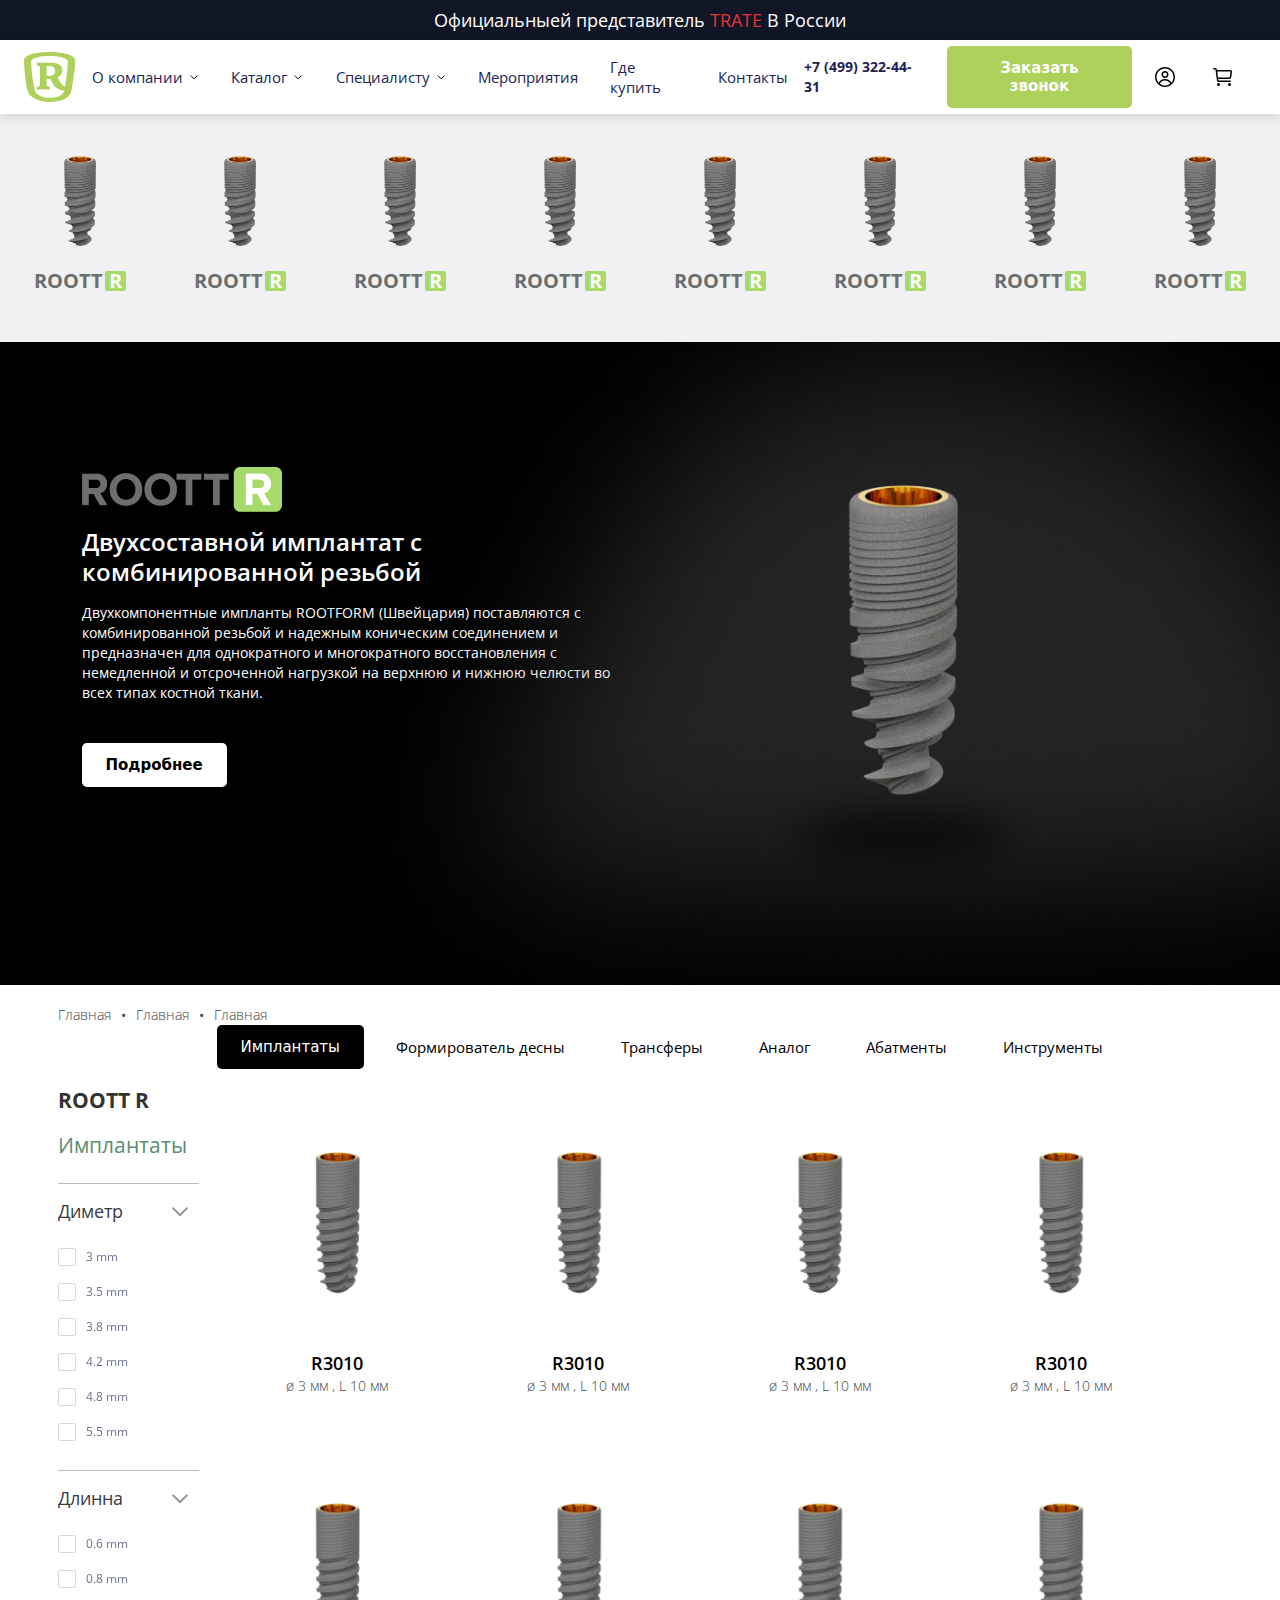
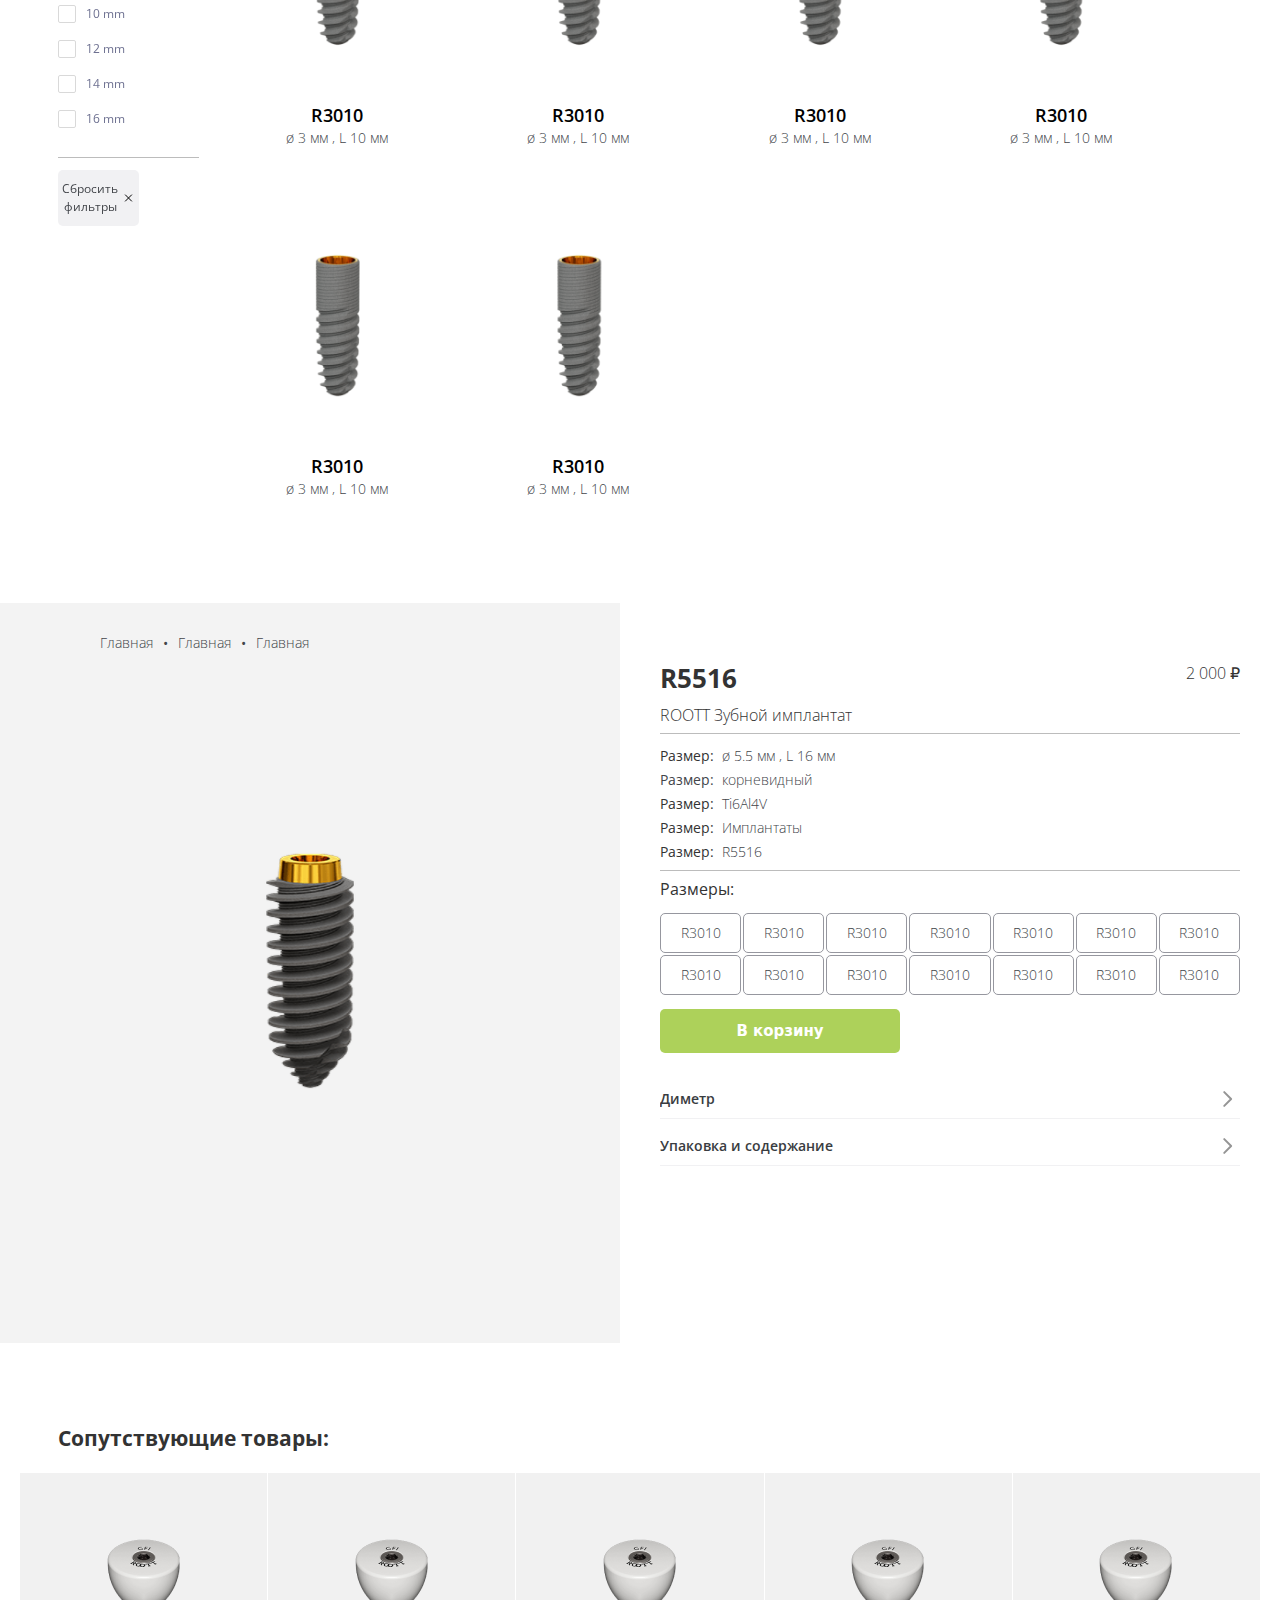
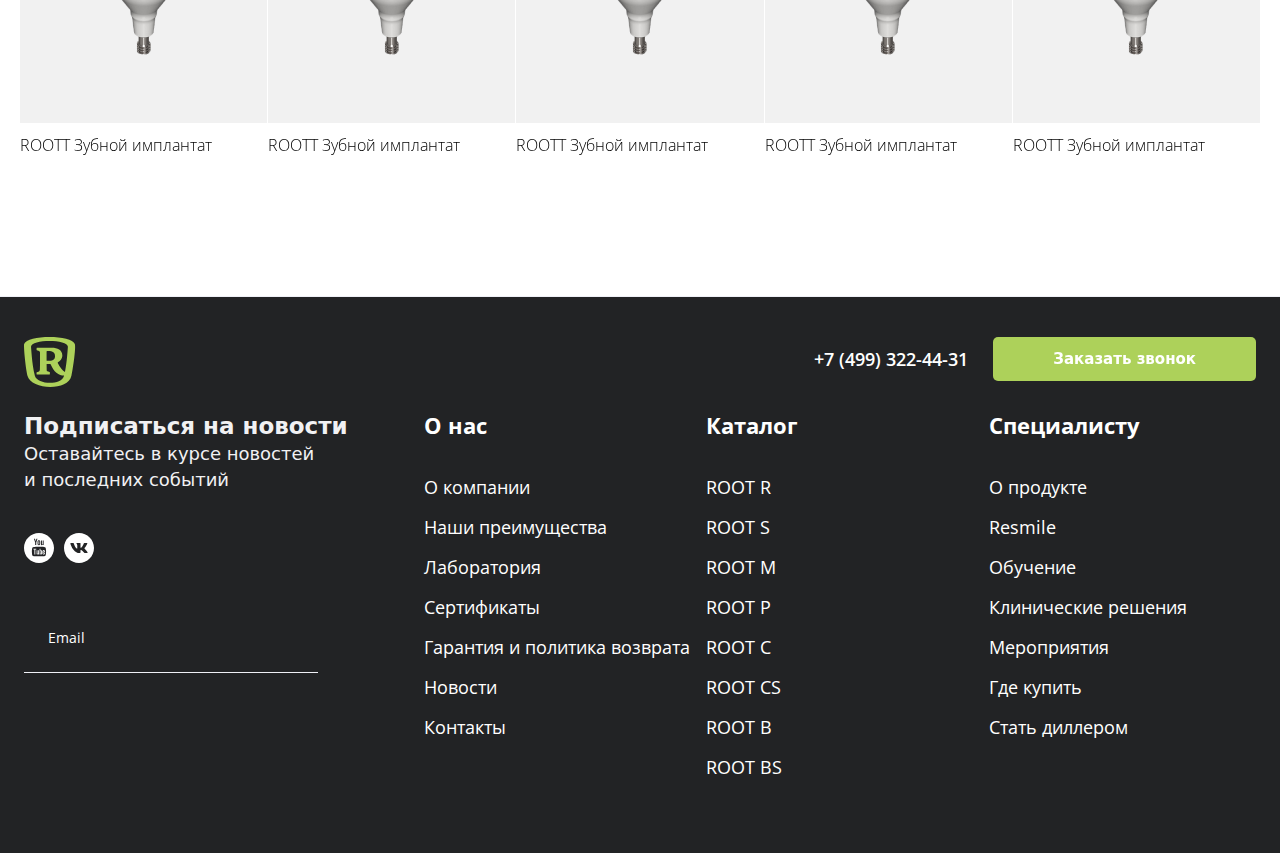
==== commit bf5d4cc1: "asd" ====
--- a/index.html
+++ b/index.html
@@ -1,12 +1,12 @@
 ﻿<!DOCTYPE html>
-<html data-wf-domain="leons-top-notch-site-072480.webflow.io" data-wf-page="65fea9e02989eb1e11bd7221" data-wf-site="./main">
+<html data-wf-domain="leons-top-notch-site-072480.webflow.io" data-wf-page="65fea9e02989eb1e11bd7221" data-wf-site="65f70bb2b9086115817c1569">
 
 <head>
     <meta charset="utf-8">
     <title>Root Implants</title>
     <meta content="width=device-width, initial-scale=1" name="viewport">
     <meta content="Webflow" name="generator">
-    <link href="./main/css/main.css" rel="stylesheet" type="text/css">
+    <link href="65f70bb2b9086115817c1569/css/main.css" rel="stylesheet" type="text/css">
     <style>
         @media (min-width:992px) {
             html.w-mod-js:not(.w-mod-ix) [data-w-id="fab8d4db-71a8-a161-a2b3-8e874c840c0b"] {
@@ -43,7 +43,7 @@
     </style>
     <link href="https://fonts.googleapis.com" rel="preconnect">
     <link href="https://fonts.gstatic.com" rel="preconnect" crossorigin="anonymous">
-    <script src="ajax/libs/webfont/1.6.26/webfont-1.js" type="text/javascript"></script>
+    <script src="ajax/libs/webfont/1.6.26/webfont.js" type="text/javascript"></script>
     <script type="text/javascript">
         WebFont.load({
             google: {
@@ -58,30 +58,65 @@
             n.className += t + "js", ("ontouchstart" in o || o.DocumentTouch && c instanceof DocumentTouch) && (n.className += t + "touch")
         }(window, document);
     </script>
-    <link href="img/favicon-1.ico" rel="shortcut icon" type="image/x-icon">
-    <link href="img/webclip-1.png" rel="apple-touch-icon">
 </head>
 
 <body class="body">
+    <div data-w-id="5432e888-ce5f-325c-8aba-122695d7388d" class="right-info-menu">
+        <div class="div-block-8">
+            <div class="div-block-12">
+                <a data-w-id="56598885-8e35-0831-5b5c-661cb94fd5bd" href="#" class="link-block w-inline-block"><img src="65f70bb2b9086115817c1569/66040d32b39cfc5e29a1cbb7_clolse-mob.svg" loading="lazy" alt=""></a>
+            </div>
+            <div class="div-block-9">
+                <div id="w-node-_5c2a8af2-69ba-83f3-b35f-2db94fd0ce7d-11bd7221" class="div-block-10">
+                    <h4 id="w-node-a30165a5-d434-7232-37cb-cd884d9f45ff-11bd7221" class="heading-2">Упаковка имплантатов Rootform</h4>
+                    <div id="w-node-_6a1dcbd1-c037-cdea-64ca-6a5f33e7a5f0-11bd7221" class="text-block-8">Каждый имплантат поставляется в стерильной упаковке с многофункциональным носителем, двухкомпонентным (разборным) держателем, винтом - заглушкой и этикетками для клинических записей.</div>
+                    <div id="w-node-_3ef727db-e4a1-26d8-e61b-a55dacea05ab-11bd7221" class="text-block-7">Содержание каждой коробки:</div>
+                    <ul id="w-node-_0a6432b5-5253-5d03-f44d-0601c8f0b66f-11bd7221" role="list" class="list">
+                        <li>
+                            <div class="text-block-9">Внешняя картонная коробка с гамма-индикатором</div>
+                        </li>
+                        <li>
+                            <div>Стерильный блистер с имплантатом Rootform</div>
+                        </li>
+                        <li>
+                            <div>Многофункциональный носитель с крепежным винтом</div>
+                        </li>
+                        <li>
+                            <div>Двухкомпонентный (разборный) держатель</div>
+                        </li>
+                        <li>
+                            <div>Винт - заглушка</div>
+                        </li>
+                        <li>
+                            <div>Этикетки для клинических записей</div>
+                        </li>
+                    </ul>
+                </div>
+                <div id="w-node-c120b7f5-b93a-c65a-87d4-af81dbe02c36-11bd7221" class="div-block-11">
+                    <a data-w-id="fa0798f8-4165-1386-bb4e-ee65641c092e" href="#" class="close-r w-inline-block"><img src="65f70bb2b9086115817c1569/6603ffb9d94b2650fd4be427_close.svg" loading="lazy" alt="" class="image-5"></a>
+                </div>
+            </div>
+        </div>
+    </div>
     <section class="brix---top-bar-wrapper">
         <div class="brix---top-bar-padding">
             <div class="brix---container-default w-container">
                 <div class="text-block-2">Официальныей представитель <span class="text-span-1">TRATE</span> В России</div>
             </div>
-            <div data-w-id="f81e6dbd-c770-6527-2b8b-212393345adc" class="brix---top-bar-close-icon"><img src="./main/65f7124e043b7df5eb1ec886_icon-rounded-close-icon.svg" alt="Icon Rounded Closed - BRIX Templates" class="brix---icon-small-hover"></div>
+            <div data-w-id="f81e6dbd-c770-6527-2b8b-212393345adc" class="brix---top-bar-close-icon"><img src="65f70bb2b9086115817c1569/65f7124e043b7df5eb1ec886_icon-rounded-close-icon.svg" alt="Icon Rounded Closed - BRIX Templates" class="brix---icon-small-hover"></div>
         </div>
     </section>
     <div data-w-id="fab8d4db-71a8-a161-a2b3-8e874c840bf5" data-animation="default" data-collapse="medium" data-duration="400" data-easing="ease" data-easing2="ease" role="banner" class="brix---header-wrapper w-nav">
         <div class="brix---container-default w-container">
             <div class="brix---header-content-wrapper">
-                <a href="/" class="brix---header-logo-link w-nav-brand"><img src="./main/65f716197d0abeb5b1192f1e_Logo.svg" alt="" class="brix---header-logo"></a>
+                <a href="index.htm" aria-current="page" class="brix---header-logo-link w-nav-brand w--current"><img src="65f70bb2b9086115817c1569/65f716197d0abeb5b1192f1e_Logo.svg" alt="" class="brix---header-logo"></a>
                 <div class="brix---header-middle-col">
                     <nav role="navigation" class="brix---header-menu-wrapper w-nav-menu">
                         <ul role="list" class="brix---header-nav-menu-list">
                             <li class="brix---header-nav-list-item-middle">
                                 <div data-hover="true" data-delay="0" data-w-id="fab8d4db-71a8-a161-a2b3-8e874c840c07" class="brix---dropdown-wrapper w-dropdown">
                                     <div class="brix---dropdown-toggle w-dropdown-toggle">
-                                        <div class="text-block">О компании</div><img src="./main/65f7466f38c4b8a09b3e67af_down-header.svg" alt="" style="-webkit-transform:translate3d(0, 0, 0) scale3d(1, 1, 1) rotateX(0) rotateY(0) rotateZ(0deg) skew(0, 0);-moz-transform:translate3d(0, 0, 0) scale3d(1, 1, 1) rotateX(0) rotateY(0) rotateZ(0deg) skew(0, 0);-ms-transform:translate3d(0, 0, 0) scale3d(1, 1, 1) rotateX(0) rotateY(0) rotateZ(0deg) skew(0, 0);transform:translate3d(0, 0, 0) scale3d(1, 1, 1) rotateX(0) rotateY(0) rotateZ(0deg) skew(0, 0)"
+                                        <div class="text-block">О компании</div><img src="65f70bb2b9086115817c1569/65f7466f38c4b8a09b3e67af_down-header.svg" alt="" style="-webkit-transform:translate3d(0, 0, 0) scale3d(1, 1, 1) rotateX(0) rotateY(0) rotateZ(0deg) skew(0, 0);-moz-transform:translate3d(0, 0, 0) scale3d(1, 1, 1) rotateX(0) rotateY(0) rotateZ(0deg) skew(0, 0);-ms-transform:translate3d(0, 0, 0) scale3d(1, 1, 1) rotateX(0) rotateY(0) rotateZ(0deg) skew(0, 0);transform:translate3d(0, 0, 0) scale3d(1, 1, 1) rotateX(0) rotateY(0) rotateZ(0deg) skew(0, 0)"
                                             data-w-id="fab8d4db-71a8-a161-a2b3-8e874c840c0b" class="brix---dropdown-chevron"></div>
                                     <nav class="brix---dropdown-column-wrapper w-dropdown-list">
                                         <div data-w-id="fab8d4db-71a8-a161-a2b3-8e874c840c0d" style="display:none;height:0px;opacity:0;-webkit-transform:translate3d(null, 10px, 0) scale3d(1, 1, 1) rotateX(0) rotateY(0) rotateZ(0) skew(0, 0);-moz-transform:translate3d(null, 10px, 0) scale3d(1, 1, 1) rotateX(0) rotateY(0) rotateZ(0) skew(0, 0);-ms-transform:translate3d(null, 10px, 0) scale3d(1, 1, 1) rotateX(0) rotateY(0) rotateZ(0) skew(0, 0);transform:translate3d(null, 10px, 0) scale3d(1, 1, 1) rotateX(0) rotateY(0) rotateZ(0) skew(0, 0)"
@@ -96,7 +131,7 @@
                             <li class="brix---header-nav-list-item-middle">
                                 <div data-hover="true" data-delay="0" data-w-id="ace5b97a-94ea-ea31-76d6-87b8d8aff7cd" class="brix---dropdown-wrapper w-dropdown">
                                     <div class="brix---dropdown-toggle w-dropdown-toggle">
-                                        <div class="text-block">Каталог</div><img src="./main/65f7466f38c4b8a09b3e67af_down-header.svg" alt="" style="-webkit-transform:translate3d(0, 0, 0) scale3d(1, 1, 1) rotateX(0) rotateY(0) rotateZ(0deg) skew(0, 0);-moz-transform:translate3d(0, 0, 0) scale3d(1, 1, 1) rotateX(0) rotateY(0) rotateZ(0deg) skew(0, 0);-ms-transform:translate3d(0, 0, 0) scale3d(1, 1, 1) rotateX(0) rotateY(0) rotateZ(0deg) skew(0, 0);transform:translate3d(0, 0, 0) scale3d(1, 1, 1) rotateX(0) rotateY(0) rotateZ(0deg) skew(0, 0)"
+                                        <div class="text-block">Каталог</div><img src="65f70bb2b9086115817c1569/65f7466f38c4b8a09b3e67af_down-header.svg" alt="" style="-webkit-transform:translate3d(0, 0, 0) scale3d(1, 1, 1) rotateX(0) rotateY(0) rotateZ(0deg) skew(0, 0);-moz-transform:translate3d(0, 0, 0) scale3d(1, 1, 1) rotateX(0) rotateY(0) rotateZ(0deg) skew(0, 0);-ms-transform:translate3d(0, 0, 0) scale3d(1, 1, 1) rotateX(0) rotateY(0) rotateZ(0deg) skew(0, 0);transform:translate3d(0, 0, 0) scale3d(1, 1, 1) rotateX(0) rotateY(0) rotateZ(0deg) skew(0, 0)"
                                             data-w-id="ace5b97a-94ea-ea31-76d6-87b8d8aff7d1" class="brix---dropdown-chevron"></div>
                                     <nav class="brix---dropdown-column-wrapper w-dropdown-list">
                                         <div data-w-id="ace5b97a-94ea-ea31-76d6-87b8d8aff7d3" style="display:none;height:0px;opacity:0;-webkit-transform:translate3d(null, 10px, 0) scale3d(1, 1, 1) rotateX(0) rotateY(0) rotateZ(0) skew(0, 0);-moz-transform:translate3d(null, 10px, 0) scale3d(1, 1, 1) rotateX(0) rotateY(0) rotateZ(0) skew(0, 0);-ms-transform:translate3d(null, 10px, 0) scale3d(1, 1, 1) rotateX(0) rotateY(0) rotateZ(0) skew(0, 0);transform:translate3d(null, 10px, 0) scale3d(1, 1, 1) rotateX(0) rotateY(0) rotateZ(0) skew(0, 0)"
@@ -111,7 +146,7 @@
                             <li class="brix---header-nav-list-item-middle">
                                 <div data-hover="true" data-delay="0" data-w-id="64ceba7c-3862-27ce-76b8-4dd0ad8f6409" class="brix---dropdown-wrapper w-dropdown">
                                     <div class="brix---dropdown-toggle w-dropdown-toggle">
-                                        <div class="text-block">Специалисту</div><img src="./main/65f7466f38c4b8a09b3e67af_down-header.svg" alt="" style="-webkit-transform:translate3d(0, 0, 0) scale3d(1, 1, 1) rotateX(0) rotateY(0) rotateZ(0deg) skew(0, 0);-moz-transform:translate3d(0, 0, 0) scale3d(1, 1, 1) rotateX(0) rotateY(0) rotateZ(0deg) skew(0, 0);-ms-transform:translate3d(0, 0, 0) scale3d(1, 1, 1) rotateX(0) rotateY(0) rotateZ(0deg) skew(0, 0);transform:translate3d(0, 0, 0) scale3d(1, 1, 1) rotateX(0) rotateY(0) rotateZ(0deg) skew(0, 0)"
+                                        <div class="text-block">Специалисту</div><img src="65f70bb2b9086115817c1569/65f7466f38c4b8a09b3e67af_down-header.svg" alt="" style="-webkit-transform:translate3d(0, 0, 0) scale3d(1, 1, 1) rotateX(0) rotateY(0) rotateZ(0deg) skew(0, 0);-moz-transform:translate3d(0, 0, 0) scale3d(1, 1, 1) rotateX(0) rotateY(0) rotateZ(0deg) skew(0, 0);-ms-transform:translate3d(0, 0, 0) scale3d(1, 1, 1) rotateX(0) rotateY(0) rotateZ(0deg) skew(0, 0);transform:translate3d(0, 0, 0) scale3d(1, 1, 1) rotateX(0) rotateY(0) rotateZ(0deg) skew(0, 0)"
                                             data-w-id="64ceba7c-3862-27ce-76b8-4dd0ad8f640d" class="brix---dropdown-chevron"></div>
                                     <nav class="brix---dropdown-column-wrapper w-dropdown-list">
                                         <div data-w-id="64ceba7c-3862-27ce-76b8-4dd0ad8f640f" style="display:none;height:0px;opacity:0;-webkit-transform:translate3d(null, 10px, 0) scale3d(1, 1, 1) rotateX(0) rotateY(0) rotateZ(0) skew(0, 0);-moz-transform:translate3d(null, 10px, 0) scale3d(1, 1, 1) rotateX(0) rotateY(0) rotateZ(0) skew(0, 0);-ms-transform:translate3d(null, 10px, 0) scale3d(1, 1, 1) rotateX(0) rotateY(0) rotateZ(0) skew(0, 0);transform:translate3d(null, 10px, 0) scale3d(1, 1, 1) rotateX(0) rotateY(0) rotateZ(0) skew(0, 0)"
@@ -136,10 +171,10 @@
                     <div class="brix---btn-header-hidden-on-mbl"><a href="#" class="brix---btn-primary-small-head w-button">Заказать звонок</a></div>
                     <div class="header-icons">
                         <div class="brix---btn-header-hidden-on-mbl">
-                            <a href="#" class="brix---btn-circle-secondary-small w-inline-block"><img src="./main/65f716797cf5af735bb3e92b_header-1.svg" alt=""></a>
+                            <a href="#" class="brix---btn-circle-secondary-small w-inline-block"><img src="65f70bb2b9086115817c1569/65f716797cf5af735bb3e92b_header-1.svg" alt=""></a>
                         </div>
                         <div class="brix---btn-header-hidden-on-mbl">
-                            <a href="#" class="brix---btn-circle-secondary-small w-inline-block"><img src="./main/65f71679a05c1a6291482a3c_header-2.svg" alt=""></a>
+                            <a href="#" class="brix---btn-circle-secondary-small w-inline-block"><img src="65f70bb2b9086115817c1569/65f71679a05c1a6291482a3c_header-2.svg" alt=""></a>
                         </div>
                         <div class="brix---btn-header-hidden-menu-table">
                             <div class="brix---hamburger-menu-wrapper w-nav-button">
@@ -157,48 +192,87 @@
     <div class="container-main">
         <section class="rootts-in-main">
             <div class="roott-main">
-                <div data-w-id="410e444b-a699-a38f-cf1c-61f6c998758d" class="roott-card in">
-                    <div class="roott-card-inner"><img src="./main/65f74eb73750bb40547f307b_roott-test.png" loading="lazy" alt="" class="roott-image"></div>
-                    <div data-w-id="d97788bd-93e8-c1a4-69a6-e7fe39c7ae2d" class="roott-select"></div>
-                </div>
-                <div data-w-id="0ecf0718-a2db-68d0-6c1a-5e609c646981" class="roott-card in">
-                    <div class="roott-card-inner"><img src="./main/65f74eb73750bb40547f307b_roott-test.png" loading="lazy" alt="" class="roott-image"></div>
-                    <div class="roott-select"></div>
-                </div>
-                <div data-w-id="ae9e8c5b-280b-26cc-da81-9bd08f4f4a06" class="roott-card in">
-                    <div class="roott-card-inner"><img src="./main/65f74eb73750bb40547f307b_roott-test.png" loading="lazy" alt="" class="roott-image"></div>
-                    <div class="roott-select in"></div>
-                </div>
-                <div data-w-id="061587be-a44c-c824-bb47-8d1d6a271a02" class="roott-card in">
-                    <div class="roott-card-inner"><img src="./main/65f74eb73750bb40547f307b_roott-test.png" loading="lazy" alt="" class="roott-image"></div>
-                    <div class="roott-select in"></div>
-                </div>
-                <div data-w-id="41d8fc9f-39e2-1270-a4b6-6a48cec410bb" class="roott-card in">
-                    <div class="roott-card-inner"><img src="./main/65f74eb73750bb40547f307b_roott-test.png" loading="lazy" alt="" class="roott-image"></div>
-                    <div class="roott-select in"></div>
-                </div>
-                <div data-w-id="0d8196c4-3ba0-b70f-42f4-7f91103f51ba" class="roott-card in">
-                    <div class="roott-card-inner"><img src="./main/65f74eb73750bb40547f307b_roott-test.png" loading="lazy" alt="" class="roott-image"></div>
-                    <div class="roott-select in"></div>
-                </div>
-                <div data-w-id="475e023d-0590-0513-6a72-baf62ef8d486" class="roott-card in">
-                    <div class="roott-card-inner"><img src="./main/65f74eb73750bb40547f307b_roott-test.png" loading="lazy" alt="" class="roott-image"></div>
-                    <div class="roott-select in"></div>
-                </div>
-                <div data-w-id="ddaf1717-159d-65fd-a7bd-e68fb4514041" class="roott-card in">
-                    <div class="roott-card-inner"><img src="./main/65f74eb73750bb40547f307b_roott-test.png" loading="lazy" alt="" class="roott-image"></div>
-                    <div class="roott-select in"></div>
-                </div>
+                <a data-w-id="ed4f5bcb-7146-21fc-b6b0-74badeedec72" href="#" class="roott-card w-inline-block">
+                    <div class="roott-card-inner"><img src="65f70bb2b9086115817c1569/66012c5c5bd711b2ab038c91_ROOTT%20R%209.png" loading="lazy" alt="" class="roott-image">
+                        <div class="div-block-6">
+                            <div class="text-block-5">ROOTT</div>
+                            <div class="text-block-6">R</div>
+                        </div>
+                    </div>
+                    <div style="width:0%" class="roott-select"></div>
+                </a>
+                <a data-w-id="f552435f-8c5e-1c0a-3cec-81b70a46dfc9" href="#" class="roott-card w-inline-block">
+                    <div class="roott-card-inner"><img src="65f70bb2b9086115817c1569/66012c5c5bd711b2ab038c91_ROOTT%20R%209.png" loading="lazy" alt="" class="roott-image">
+                        <div class="div-block-6">
+                            <div class="text-block-5">ROOTT</div>
+                            <div class="text-block-6">R</div>
+                        </div>
+                    </div>
+                    <div style="width:0%" class="roott-select"></div>
+                </a>
+                <a data-w-id="f940b378-44cd-4f17-7f0f-279b6799b405" href="#" class="roott-card w-inline-block">
+                    <div class="roott-card-inner"><img src="65f70bb2b9086115817c1569/66012c5c5bd711b2ab038c91_ROOTT%20R%209.png" loading="lazy" alt="" class="roott-image">
+                        <div class="div-block-6">
+                            <div class="text-block-5">ROOTT</div>
+                            <div class="text-block-6">R</div>
+                        </div>
+                    </div>
+                    <div style="width:0%" class="roott-select"></div>
+                </a>
+                <a data-w-id="7b7f1442-b778-a489-7072-a9561d5d61c0" href="#" class="roott-card w-inline-block">
+                    <div class="roott-card-inner"><img src="65f70bb2b9086115817c1569/66012c5c5bd711b2ab038c91_ROOTT%20R%209.png" loading="lazy" alt="" class="roott-image">
+                        <div class="div-block-6">
+                            <div class="text-block-5">ROOTT</div>
+                            <div class="text-block-6">R</div>
+                        </div>
+                    </div>
+                    <div style="width:0%" class="roott-select"></div>
+                </a>
+                <a data-w-id="a00d6722-2b12-eaa6-fbeb-6b3f81a97a62" href="#" class="roott-card w-inline-block">
+                    <div class="roott-card-inner"><img src="65f70bb2b9086115817c1569/66012c5c5bd711b2ab038c91_ROOTT%20R%209.png" loading="lazy" alt="" class="roott-image">
+                        <div class="div-block-6">
+                            <div class="text-block-5">ROOTT</div>
+                            <div class="text-block-6">R</div>
+                        </div>
+                    </div>
+                    <div style="width:0%" class="roott-select"></div>
+                </a>
+                <a data-w-id="424a9c6e-8fe3-895f-9e1f-76d544e0ac19" href="#" class="roott-card w-inline-block">
+                    <div class="roott-card-inner"><img src="65f70bb2b9086115817c1569/66012c5c5bd711b2ab038c91_ROOTT%20R%209.png" loading="lazy" alt="" class="roott-image">
+                        <div class="div-block-6">
+                            <div class="text-block-5">ROOTT</div>
+                            <div class="text-block-6">R</div>
+                        </div>
+                    </div>
+                    <div style="width:0%" class="roott-select"></div>
+                </a>
+                <a data-w-id="8fca1f50-780a-09e8-c908-5045fd072f5b" href="#" class="roott-card w-inline-block">
+                    <div class="roott-card-inner"><img src="65f70bb2b9086115817c1569/66012c5c5bd711b2ab038c91_ROOTT%20R%209.png" loading="lazy" alt="" class="roott-image">
+                        <div class="div-block-6">
+                            <div class="text-block-5">ROOTT</div>
+                            <div class="text-block-6">R</div>
+                        </div>
+                    </div>
+                    <div style="width:0%" class="roott-select"></div>
+                </a>
+                <a data-w-id="e5f53972-1620-38d9-adca-fda622cc6d00" href="#" class="roott-card w-inline-block">
+                    <div class="roott-card-inner"><img src="65f70bb2b9086115817c1569/66012c5c5bd711b2ab038c91_ROOTT%20R%209.png" loading="lazy" alt="" class="roott-image">
+                        <div class="div-block-6">
+                            <div class="text-block-5">ROOTT</div>
+                            <div class="text-block-6">R</div>
+                        </div>
+                    </div>
+                    <div style="width:0%" class="roott-select"></div>
+                </a>
             </div>
         </section>
     </div>
     <div class="brix---hero-bg-image-dark">
         <div class="brix---container-default-3 w-container">
             <div class="w-layout-grid brix---grid-2-col---1-col-t">
-                <div id="w-node-_74c47ccc-8f10-86ea-9e04-7ebac3c8af9e-11bd7221" data-w-id="74c47ccc-8f10-86ea-9e04-7ebac3c8af9e" style="-webkit-transform:translate3d(0, 10%, 0) scale3d(1, 1, 1) rotateX(0) rotateY(0) rotateZ(0) skew(0, 0);-moz-transform:translate3d(0, 10%, 0) scale3d(1, 1, 1) rotateX(0) rotateY(0) rotateZ(0) skew(0, 0);-ms-transform:translate3d(0, 10%, 0) scale3d(1, 1, 1) rotateX(0) rotateY(0) rotateZ(0) skew(0, 0);transform:translate3d(0, 10%, 0) scale3d(1, 1, 1) rotateX(0) rotateY(0) rotateZ(0) skew(0, 0);opacity:0"
-                    class="div-block"><img src="./main/65fc2dd759858f314ab73229_ROOTT-R%209.png" loading="lazy" alt="" class="img-1">
+                <div id="w-node-_74c47ccc-8f10-86ea-9e04-7ebac3c8af9e-11bd7221" data-w-id="74c47ccc-8f10-86ea-9e04-7ebac3c8af9e" class="div-block"><img src="65f70bb2b9086115817c1569/660141e4f12a0ca185ee2807_ROOTT-R.png" loading="lazy" alt="" class="img-1">
                     <div class="brix---color-neutral-100">
-                        <div class="trns"><img src="./main/65fc34940fcf9583aa4d9b12_Frame%201518.svg" loading="lazy" alt="" height="600" class="image-4"></div>
+                        <div class="trns"><img src="65f70bb2b9086115817c1569/65fc34940fcf9583aa4d9b12_Frame%201518.svg" loading="lazy" alt="" height="600" class="image-4"></div>
                         <h1 class="brix---heading-h1-size">Двухсоставной имплантат с комбинированной резьбой</h1>
                     </div>
                     <div class="brix---mg-bottom-40px-2">
@@ -207,14 +281,14 @@
                                 верхнюю и нижнюю челюсти во всех типах костной ткани.</p>
                         </div>
                     </div>
-                    <div class="brix---buttons-row"><a href="#" class="brix---btn-primary-small-head w-button">Подробнее</a></div>
-                </div><img class="image-3" src="./main/65fc2cb77c7070bbcb2c6592_Group%201206.png" alt="" style="-webkit-transform:translate3d(0, 10%, 0) scale3d(1, 1, 1) rotateX(0) rotateY(0) rotateZ(0) skew(0, 0);-moz-transform:translate3d(0, 10%, 0) scale3d(1, 1, 1) rotateX(0) rotateY(0) rotateZ(0) skew(0, 0);-ms-transform:translate3d(0, 10%, 0) scale3d(1, 1, 1) rotateX(0) rotateY(0) rotateZ(0) skew(0, 0);transform:translate3d(0, 10%, 0) scale3d(1, 1, 1) rotateX(0) rotateY(0) rotateZ(0) skew(0, 0);opacity:0"
-                    sizes="(max-width: 1439px) 100vw, 1413.9931640625px" data-w-id="375e2d52-2b97-e06d-ae88-8f3e8cf551e0" id="w-node-_375e2d52-2b97-e06d-ae88-8f3e8cf551e0-11bd7221" loading="lazy" srcset="./main/65fc2cb77c7070bbcb2c6592_Group%201206-p-500.png 500w, ./main/65fc2cb77c7070bbcb2c6592_Group%201206-p-800.png 800w, ./main/65fc2cb77c7070bbcb2c6592_Group%201206-p-1080.png 1080w, ./main/65fc2cb77c7070bbcb2c6592_Group%201206.png 1414w"></div>
+                    <div class="brix---buttons-row"><a href="#" class="brix---btn-primary-small-inh w-button">Подробнее</a></div>
+                </div><img class="image-3" src="65f70bb2b9086115817c1569/65fc2cb77c7070bbcb2c6592_Group%201206.png" alt="" sizes="(max-width: 1414px) 100vw, 1414px" data-w-id="375e2d52-2b97-e06d-ae88-8f3e8cf551e0" id="w-node-_375e2d52-2b97-e06d-ae88-8f3e8cf551e0-11bd7221"
+                    loading="lazy" srcset="65f70bb2b9086115817c1569/65fc2cb77c7070bbcb2c6592_Group%201206-p-500.png 500w, 65f70bb2b9086115817c1569/65fc2cb77c7070bbcb2c6592_Group%201206-p-800.png 800w, 65f70bb2b9086115817c1569/65fc2cb77c7070bbcb2c6592_Group%201206-p-1080.png 1080w, 65f70bb2b9086115817c1569/65fc2cb77c7070bbcb2c6592_Group%201206.png 1414w"></div>
         </div>
     </div>
     <section class="catalog-selection">
         <div class="container-main-cat">
-            <div class="dir">
+            <div class="dir-main">
                 <a href="#" class="link-t w-inline-block">
                     <div class="link-t">Главная</div>
                 </a>
@@ -239,7 +313,7 @@
                                     <div class="brix---accordion-content-wrapper">
                                         <div class="brix---accordion-header">
                                             <div class="brix---color-neutral-802">
-                                                <div class="cat-lt-1">Длинна</div>
+                                                <div class="cat-lt-1">Диметр</div>
                                             </div>
                                         </div>
                                         <div style="height:0px;-webkit-transform:translate3d(null, 20px, 0) scale3d(0.96, 0.96, 1) rotateX(0) rotateY(0) rotateZ(0) skew(0, 0);-moz-transform:translate3d(null, 20px, 0) scale3d(0.96, 0.96, 1) rotateX(0) rotateY(0) rotateZ(0) skew(0, 0);-ms-transform:translate3d(null, 20px, 0) scale3d(0.96, 0.96, 1) rotateX(0) rotateY(0) rotateZ(0) skew(0, 0);transform:translate3d(null, 20px, 0) scale3d(0.96, 0.96, 1) rotateX(0) rotateY(0) rotateZ(0) skew(0, 0);opacity:0"
@@ -248,16 +322,16 @@
                                             <div class="brix---color-neutral-801">
                                                 <div class="brix---paragraph-default-3">
                                                     <div class="w-form">
-                                                        <form id="email-form" name="email-form" data-name="Email Form" method="get" data-wf-page-id="65fea9e02989eb1e11bd7221" data-wf-element-id="f45e5769-3338-56f7-4886-4a784e0536f9"><label class="w-checkbox cbxf"><div class="w-checkbox-input w-checkbox-input--inputType-custom chb"></div><input type="checkbox" name="checkbox-7" id="checkbox-7" data-name="Checkbox 7" style="opacity:0;position:absolute;z-index:-1"><span class="checkbox-label w-form-label" for="checkbox-7">3.5 mm</span></label>
+                                                        <form id="email-form" name="email-form" data-name="Email Form" method="get" data-wf-page-id="65fea9e02989eb1e11bd7221" data-wf-element-id="f45e5769-3338-56f7-4886-4a784e0536f9"><label class="w-checkbox cbxf"><div class="w-checkbox-input w-checkbox-input--inputType-custom chb"></div><input type="checkbox" name="checkbox-7" id="checkbox-7" data-name="Checkbox 7" style="opacity:0;position:absolute;z-index:-1"><span class="checkbox-label w-form-label" for="checkbox-7">3 mm</span></label>
                                                             <label class="w-checkbox cbxf">
                                                                 <div class="w-checkbox-input w-checkbox-input--inputType-custom chb"></div><input type="checkbox" name="checkbox-6" id="checkbox-6" data-name="Checkbox 6" style="opacity:0;position:absolute;z-index:-1"><span class="checkbox-label w-form-label" for="checkbox-6">3.5 mm</span></label>
                                                             <label class="w-checkbox cbxf">
-                                                                    <div class="w-checkbox-input w-checkbox-input--inputType-custom chb"></div><input type="checkbox" name="checkbox-5" id="checkbox-5" data-name="Checkbox 5" style="opacity:0;position:absolute;z-index:-1"><span class="checkbox-label w-form-label" for="checkbox-5">3.5 mm</span></label>
-                                                            <label class="w-checkbox cbxf">
-                                                                        <div class="w-checkbox-input w-checkbox-input--inputType-custom chb"></div><input type="checkbox" name="checkbox-4" id="checkbox-4" data-name="Checkbox 4" style="opacity:0;position:absolute;z-index:-1"><span class="checkbox-label w-form-label" for="checkbox-4">3.5 mm</span></label>
+                                                                    <div class="w-checkbox-input w-checkbox-input--inputType-custom chb"></div><input type="checkbox" name="checkbox-5" id="checkbox-5" data-name="Checkbox 5" style="opacity:0;position:absolute;z-index:-1"><span class="checkbox-label w-form-label" for="checkbox-5">3.8 mm</span></label>
+                                                            <label class="w-checkbox cbxf">
+                                                                        <div class="w-checkbox-input w-checkbox-input--inputType-custom chb"></div><input type="checkbox" name="checkbox-4" id="checkbox-4" data-name="Checkbox 4" style="opacity:0;position:absolute;z-index:-1"><span class="checkbox-label w-form-label" for="checkbox-4">4.2 mm</span></label>
                                                             <label class="w-checkbox cbxf">
                                                                             <div class="w-checkbox-input w-checkbox-input--inputType-custom chb"></div><input type="checkbox" name="checkbox-3" id="checkbox-3" data-name="Checkbox 3" style="opacity:0;position:absolute;z-index:-1"><span class="checkbox-label w-form-label"
-                                                                                for="checkbox-3">3.5 mm</span></label><label class="w-checkbox cbxf"><div class="w-checkbox-input w-checkbox-input--inputType-custom chb"></div><input type="checkbox" name="checkbox-2" id="checkbox-2" data-name="Checkbox 2" style="opacity:0;position:absolute;z-index:-1"><span class="checkbox-label w-form-label" for="checkbox-2">3.5 mm</span></label></form>
+                                                                                for="checkbox-3">4.8 mm</span></label><label class="w-checkbox cbxf"><div class="w-checkbox-input w-checkbox-input--inputType-custom chb"></div><input type="checkbox" name="checkbox-2" id="checkbox-2" data-name="Checkbox 2" style="opacity:0;position:absolute;z-index:-1"><span class="checkbox-label w-form-label" for="checkbox-2">5.5 mm</span></label></form>
                                                         <div class="w-form-done">
                                                             <div>Thank you! Your submission has been received!</div>
                                                         </div>
@@ -269,7 +343,7 @@
                                             </div>
                                         </div>
                                     </div>
-                                    <div class="brix---accordion-icon-wrapper"><img src="./main/65fef570f0517f7d1de731a6_CaretRight.svg" alt="" class="brix---accordion-arrow-icon"></div>
+                                    <div class="brix---accordion-icon-wrapper"><img src="65f70bb2b9086115817c1569/65fef570f0517f7d1de731a6_CaretRight.svg" alt="" class="brix---accordion-arrow-icon"></div>
                                 </div>
                             </li>
                             <li class="ls">
@@ -287,17 +361,17 @@
                                             <div class="brix---color-neutral-801">
                                                 <div class="brix---paragraph-default-3">
                                                     <div class="w-form">
-                                                        <form id="email-form" name="email-form" data-name="Email Form" method="get" data-wf-page-id="65fea9e02989eb1e11bd7221" data-wf-element-id="60b18b7b-c91a-2951-b123-eeb972390c2d"><label class="w-checkbox cbxf"><div class="w-checkbox-input w-checkbox-input--inputType-custom chb"></div><input type="checkbox" name="checkbox-7" id="checkbox-7" data-name="Checkbox 7" style="opacity:0;position:absolute;z-index:-1"><span class="checkbox-label w-form-label" for="checkbox-7">3.5 mm</span></label>
-                                                            <label class="w-checkbox cbxf">
-                                                        <div class="w-checkbox-input w-checkbox-input--inputType-custom chb"></div><input type="checkbox" name="checkbox-6" id="checkbox-6" data-name="Checkbox 6" style="opacity:0;position:absolute;z-index:-1"><span class="checkbox-label w-form-label" for="checkbox-6">3.5 mm</span></label>
-                                                            <label class="w-checkbox cbxf">
-                                                            <div class="w-checkbox-input w-checkbox-input--inputType-custom chb"></div><input type="checkbox" name="checkbox-5" id="checkbox-5" data-name="Checkbox 5" style="opacity:0;position:absolute;z-index:-1"><span class="checkbox-label w-form-label" for="checkbox-5">3.5 mm</span></label>
-                                                            <label class="w-checkbox cbxf">
-                                                                <div class="w-checkbox-input w-checkbox-input--inputType-custom chb"></div><input type="checkbox" name="checkbox-4" id="checkbox-4" data-name="Checkbox 4" style="opacity:0;position:absolute;z-index:-1"><span class="checkbox-label w-form-label" for="checkbox-4">3.5 mm</span></label>
-                                                            <label class="w-checkbox cbxf">
-                                                                    <div class="w-checkbox-input w-checkbox-input--inputType-custom chb"></div><input type="checkbox" name="checkbox-3" id="checkbox-3" data-name="Checkbox 3" style="opacity:0;position:absolute;z-index:-1"><span class="checkbox-label w-form-label" for="checkbox-3">3.5 mm</span></label>
-                                                            <label class="w-checkbox cbxf">
-                                                                        <div class="w-checkbox-input w-checkbox-input--inputType-custom chb"></div><input type="checkbox" name="checkbox-2" id="checkbox-2" data-name="Checkbox 2" style="opacity:0;position:absolute;z-index:-1"><span class="checkbox-label w-form-label" for="checkbox-2">3.5 mm</span></label>
+                                                        <form id="email-form" name="email-form" data-name="Email Form" method="get" data-wf-page-id="65fea9e02989eb1e11bd7221" data-wf-element-id="60b18b7b-c91a-2951-b123-eeb972390c2d"><label class="w-checkbox cbxf"><div class="w-checkbox-input w-checkbox-input--inputType-custom chb"></div><input type="checkbox" name="checkbox-7" id="checkbox-7" data-name="Checkbox 7" style="opacity:0;position:absolute;z-index:-1"><span class="checkbox-label w-form-label" for="checkbox-7">0.6 mm</span></label>
+                                                            <label class="w-checkbox cbxf">
+                                                        <div class="w-checkbox-input w-checkbox-input--inputType-custom chb"></div><input type="checkbox" name="checkbox-6" id="checkbox-6" data-name="Checkbox 6" style="opacity:0;position:absolute;z-index:-1"><span class="checkbox-label w-form-label" for="checkbox-6">0.8 mm</span></label>
+                                                            <label class="w-checkbox cbxf">
+                                                            <div class="w-checkbox-input w-checkbox-input--inputType-custom chb"></div><input type="checkbox" name="checkbox-5" id="checkbox-5" data-name="Checkbox 5" style="opacity:0;position:absolute;z-index:-1"><span class="checkbox-label w-form-label" for="checkbox-5">10 mm</span></label>
+                                                            <label class="w-checkbox cbxf">
+                                                                <div class="w-checkbox-input w-checkbox-input--inputType-custom chb"></div><input type="checkbox" name="checkbox-4" id="checkbox-4" data-name="Checkbox 4" style="opacity:0;position:absolute;z-index:-1"><span class="checkbox-label w-form-label" for="checkbox-4">12 mm</span></label>
+                                                            <label class="w-checkbox cbxf">
+                                                                    <div class="w-checkbox-input w-checkbox-input--inputType-custom chb"></div><input type="checkbox" name="checkbox-3" id="checkbox-3" data-name="Checkbox 3" style="opacity:0;position:absolute;z-index:-1"><span class="checkbox-label w-form-label" for="checkbox-3">14 mm</span></label>
+                                                            <label class="w-checkbox cbxf">
+                                                                        <div class="w-checkbox-input w-checkbox-input--inputType-custom chb"></div><input type="checkbox" name="checkbox-2" id="checkbox-2" data-name="Checkbox 2" style="opacity:0;position:absolute;z-index:-1"><span class="checkbox-label w-form-label" for="checkbox-2">16 mm</span></label>
                                                         </form>
                                                         <div class="w-form-done">
                                                             <div>Thank you! Your submission has been received!</div>
@@ -310,121 +384,160 @@
                                             </div>
                                         </div>
                                     </div>
-                                    <div class="brix---accordion-icon-wrapper"><img src="./main/65fef570f0517f7d1de731a6_CaretRight.svg" alt="" class="brix---accordion-arrow-icon"></div>
+                                    <div class="brix---accordion-icon-wrapper"><img src="65f70bb2b9086115817c1569/65fef570f0517f7d1de731a6_CaretRight.svg" alt="" class="brix---accordion-arrow-icon"></div>
                                 </div>
                             </li>
                             <li class="ls">
                                 <div class="prod-brs"></div>
                                 <a href="#" class="btn-filter-b w-inline-block">
-                                    <div>Сбросить фильтры</div><img src="./main/65fee42161e9120bf596793b_X.svg" loading="lazy" alt=""></a>
+                                    <div>Сбросить фильтры</div><img src="65f70bb2b9086115817c1569/65fee42161e9120bf596793b_X.svg" loading="lazy" alt=""></a>
                             </li>
                         </ul>
                     </div>
                 </div>
                 <div id="w-node-c08204ea-56a2-aaa7-3212-f03f9838a955-11bd7221" class="gallery-grid">
-                    <div class="cat-1"><a href="#" class="brix---btn-cat w-button">Имплантаты</a><a href="#" class="brix---btn-cat-normal w-button">Формирователь десны</a><a href="#" class="brix---btn-cat-normal w-button">Трансферы</a><a href="#" class="brix---btn-cat-normal w-button">Аналог</a>
-                        <a href="#" class="brix---btn-cat-normal w-button">Абатменты</a><a href="#" class="brix---btn-cat-normal w-button">Инструменты</a></div>
+                    <div class="cat-1">
+                        <a href="#" class="filters w-inline-block"><img src="65f70bb2b9086115817c1569/66041dd969a5d9c159f93534_SlidersHorizontal.svg" loading="lazy" alt="" class="image-6"></a><a href="#" class="brix---btn-cat w-button">Имплантаты</a><a href="#" class="brix---btn-cat-normal w-button">Формирователь десны</a>
+                        <a href="#" class="brix---btn-cat-normal w-button">Трансферы</a><a href="#" class="brix---btn-cat-normal w-button">Аналог</a><a href="#" class="brix---btn-cat-normal w-button">Абатменты</a><a href="#" class="brix---btn-cat-normal w-button">Инструменты</a></div>
                     <div class="gird-cards">
                         <a id="w-node-_299310ec-f9e1-b741-d502-d7cfb4800902-11bd7221" data-w-id="299310ec-f9e1-b741-d502-d7cfb4800902" href="#" class="brix---product-card-wrapper-v1 w-inline-block">
-                            <div class="brix---product-card-image-inside-card"><img src="./main/65fc1804f7a95876dcf9db68_Frame%201214.png" alt="" class="brix---product-card-image">
-                                <div class="brix---badge-wrapper-top-right"></div>
-                            </div>
-                            <div class="brix---product-card-content">
-                                <div class="brix---mg-bottom-24px-2">
-                                    <div class="article-card-t1">R3010</div>
-                                    <div class="brix---color-neutral-601">
-                                        <div class="article-card-t2">ø 3 мм , L 10 мм</div>
-                                    </div>
-                                </div>
-                                <div class="brix---btn-primary-small-prod">Подробнее</div>
-                            </div>
-                        </a>
-                        <a id="w-node-cc29ddb5-7065-b930-cf74-00a5d2a572aa-11bd7221" data-w-id="cc29ddb5-7065-b930-cf74-00a5d2a572aa" href="#" class="brix---product-card-wrapper-v1 w-inline-block">
-                            <div class="brix---product-card-image-inside-card"><img src="./main/65fc1804f7a95876dcf9db68_Frame%201214.png" alt="" class="brix---product-card-image">
-                                <div class="brix---badge-wrapper-top-right"></div>
-                            </div>
-                            <div class="brix---product-card-content">
-                                <div class="brix---mg-bottom-24px-2">
-                                    <div class="article-card-t1">R3010</div>
-                                    <div class="brix---color-neutral-601">
-                                        <div class="article-card-t2">ø 3 мм , L 10 мм</div>
-                                    </div>
-                                </div>
-                                <div class="brix---btn-primary-small-prod">Подробнее</div>
-                            </div>
-                        </a>
-                        <a id="w-node-b0e88ad6-8241-3cb8-089b-0a0b08e64a45-11bd7221" data-w-id="b0e88ad6-8241-3cb8-089b-0a0b08e64a45" href="#" class="brix---product-card-wrapper-v1 w-inline-block">
-                            <div class="brix---product-card-image-inside-card"><img src="./main/65fc1804f7a95876dcf9db68_Frame%201214.png" alt="" class="brix---product-card-image">
-                                <div class="brix---badge-wrapper-top-right"></div>
-                            </div>
-                            <div class="brix---product-card-content">
-                                <div class="brix---mg-bottom-24px-2">
-                                    <div class="article-card-t1">R3010</div>
-                                    <div class="brix---color-neutral-601">
-                                        <div class="article-card-t2">ø 3 мм , L 10 мм</div>
-                                    </div>
-                                </div>
-                                <div class="brix---btn-primary-small-prod">Подробнее</div>
-                            </div>
-                        </a>
-                        <a id="w-node-_2482804f-84d8-0826-561d-bf9bcf2e85e6-11bd7221" data-w-id="2482804f-84d8-0826-561d-bf9bcf2e85e6" href="#" class="brix---product-card-wrapper-v1 w-inline-block">
-                            <div class="brix---product-card-image-inside-card"><img src="./main/65fc1804f7a95876dcf9db68_Frame%201214.png" alt="" class="brix---product-card-image">
-                                <div class="brix---badge-wrapper-top-right"></div>
-                            </div>
-                            <div class="brix---product-card-content">
-                                <div class="brix---mg-bottom-24px-2">
-                                    <div class="article-card-t1">R3010</div>
-                                    <div class="brix---color-neutral-601">
-                                        <div class="article-card-t2">ø 3 мм , L 10 мм</div>
-                                    </div>
-                                </div>
-                                <div class="brix---btn-primary-small-prod">Подробнее</div>
-                            </div>
-                        </a>
-                        <a id="w-node-_6d91a3eb-c8bf-840b-70f6-767063e584c7-11bd7221" data-w-id="6d91a3eb-c8bf-840b-70f6-767063e584c7" href="#" class="brix---product-card-wrapper-v1 w-inline-block">
-                            <div class="brix---product-card-image-inside-card"><img src="./main/65fc1804f7a95876dcf9db68_Frame%201214.png" alt="" class="brix---product-card-image">
-                                <div class="brix---badge-wrapper-top-right"></div>
-                            </div>
-                            <div class="brix---product-card-content">
-                                <div class="brix---mg-bottom-24px-2">
-                                    <div class="article-card-t1">R3010</div>
-                                    <div class="brix---color-neutral-601">
-                                        <div class="article-card-t2">ø 3 мм , L 10 мм</div>
-                                    </div>
-                                </div>
-                                <div class="brix---btn-primary-small-prod">Подробнее</div>
-                            </div>
-                        </a>
-                        <a id="w-node-faf96eb0-9393-f508-6d52-f98a84aeb42e-11bd7221" data-w-id="faf96eb0-9393-f508-6d52-f98a84aeb42e" href="#" class="brix---product-card-wrapper-v1 w-inline-block">
-                            <div class="brix---product-card-image-inside-card"><img src="./main/65fc1804f7a95876dcf9db68_Frame%201214.png" alt="" class="brix---product-card-image">
-                                <div class="brix---badge-wrapper-top-right"></div>
-                            </div>
-                            <div class="brix---product-card-content">
-                                <div class="brix---mg-bottom-24px-2">
-                                    <div class="article-card-t1">R3010</div>
-                                    <div class="brix---color-neutral-601">
-                                        <div class="article-card-t2">ø 3 мм , L 10 мм</div>
-                                    </div>
-                                </div>
-                                <div class="brix---btn-primary-small-prod">Подробнее</div>
-                            </div>
-                        </a>
-                        <a id="w-node-_8808d0c4-756d-838d-2aad-eb72fb8679e9-11bd7221" data-w-id="8808d0c4-756d-838d-2aad-eb72fb8679e9" href="#" class="brix---product-card-wrapper-v1 w-inline-block">
-                            <div class="brix---product-card-image-inside-card"><img src="./main/65fc1804f7a95876dcf9db68_Frame%201214.png" alt="" class="brix---product-card-image">
-                                <div class="brix---badge-wrapper-top-right"></div>
-                            </div>
-                            <div class="brix---product-card-content">
-                                <div class="brix---mg-bottom-24px-2">
-                                    <div class="article-card-t1">R3010</div>
-                                    <div class="brix---color-neutral-601">
-                                        <div class="article-card-t2">ø 3 мм , L 10 мм</div>
-                                    </div>
-                                </div>
-                                <div class="brix---btn-primary-small-prod">Подробнее</div>
-                            </div>
-                        </a>
-                        <a id="w-node-_7b132b9e-88bf-855f-4c91-ffb5d8c2504c-11bd7221" data-w-id="7b132b9e-88bf-855f-4c91-ffb5d8c2504c" href="#" class="brix---product-card-wrapper-v1 w-inline-block">
-                            <div class="brix---product-card-image-inside-card"><img src="./main/65fc1804f7a95876dcf9db68_Frame%201214.png" alt="" class="brix---product-card-image">
+                            <div class="brix---product-card-image-inside-card"><img srcset="65f70bb2b9086115817c1569/66013cc3dbe4505a6fbd2a10_pr-p-500.png 500w, 65f70bb2b9086115817c1569/66013cc3dbe4505a6fbd2a10_pr.png 510w" alt="" sizes="(max-width: 479px) 47vw, (max-width: 767px) 48vw, (max-width: 991px) 49vw, (max-width: 1439px) 229.390625px, 170px"
+                                    src="65f70bb2b9086115817c1569/66013cc3dbe4505a6fbd2a10_pr.png" class="brix---product-card-image">
+                                <div class="brix---badge-wrapper-top-right"></div>
+                            </div>
+                            <div class="brix---product-card-content">
+                                <div class="brix---mg-bottom-24px-2">
+                                    <div class="article-card-t1">R3010</div>
+                                    <div class="brix---color-neutral-601">
+                                        <div class="article-card-t2">ø 3 мм , L 10 мм</div>
+                                    </div>
+                                </div>
+                                <div class="brix---btn-primary-small-prod">Подробнее</div>
+                            </div>
+                        </a>
+                        <a id="w-node-_238017cf-beab-b840-6347-412f32a4921a-11bd7221" data-w-id="238017cf-beab-b840-6347-412f32a4921a" href="#" class="brix---product-card-wrapper-v1 w-inline-block">
+                            <div class="brix---product-card-image-inside-card"><img srcset="65f70bb2b9086115817c1569/66013cc3dbe4505a6fbd2a10_pr-p-500.png 500w, 65f70bb2b9086115817c1569/66013cc3dbe4505a6fbd2a10_pr.png 510w" alt="" sizes="(max-width: 479px) 47vw, (max-width: 767px) 48vw, (max-width: 991px) 49vw, (max-width: 1439px) 229.40625px, 170px"
+                                    src="65f70bb2b9086115817c1569/66013cc3dbe4505a6fbd2a10_pr.png" class="brix---product-card-image">
+                                <div class="brix---badge-wrapper-top-right"></div>
+                            </div>
+                            <div class="brix---product-card-content">
+                                <div class="brix---mg-bottom-24px-2">
+                                    <div class="article-card-t1">R3010</div>
+                                    <div class="brix---color-neutral-601">
+                                        <div class="article-card-t2">ø 3 мм , L 10 мм</div>
+                                    </div>
+                                </div>
+                                <div class="brix---btn-primary-small-prod">Подробнее</div>
+                            </div>
+                        </a>
+                        <a id="w-node-_57caa0f0-dee6-8e57-aa86-530ea0bc124f-11bd7221" data-w-id="57caa0f0-dee6-8e57-aa86-530ea0bc124f" href="#" class="brix---product-card-wrapper-v1 w-inline-block">
+                            <div class="brix---product-card-image-inside-card"><img srcset="65f70bb2b9086115817c1569/66013cc3dbe4505a6fbd2a10_pr-p-500.png 500w, 65f70bb2b9086115817c1569/66013cc3dbe4505a6fbd2a10_pr.png 510w" alt="" sizes="(max-width: 479px) 47vw, (max-width: 767px) 48vw, (max-width: 991px) 49vw, (max-width: 1439px) 229.40625px, 170px"
+                                    src="65f70bb2b9086115817c1569/66013cc3dbe4505a6fbd2a10_pr.png" class="brix---product-card-image">
+                                <div class="brix---badge-wrapper-top-right"></div>
+                            </div>
+                            <div class="brix---product-card-content">
+                                <div class="brix---mg-bottom-24px-2">
+                                    <div class="article-card-t1">R3010</div>
+                                    <div class="brix---color-neutral-601">
+                                        <div class="article-card-t2">ø 3 мм , L 10 мм</div>
+                                    </div>
+                                </div>
+                                <div class="brix---btn-primary-small-prod">Подробнее</div>
+                            </div>
+                        </a>
+                        <a id="w-node-a49eb04a-7526-9ca6-1f70-79149f3ff9da-11bd7221" data-w-id="a49eb04a-7526-9ca6-1f70-79149f3ff9da" href="#" class="brix---product-card-wrapper-v1 w-inline-block">
+                            <div class="brix---product-card-image-inside-card"><img srcset="65f70bb2b9086115817c1569/66013cc3dbe4505a6fbd2a10_pr-p-500.png 500w, 65f70bb2b9086115817c1569/66013cc3dbe4505a6fbd2a10_pr.png 510w" alt="" sizes="(max-width: 479px) 47vw, (max-width: 767px) 48vw, (max-width: 991px) 49vw, (max-width: 1439px) 229.40625px, 170px"
+                                    src="65f70bb2b9086115817c1569/66013cc3dbe4505a6fbd2a10_pr.png" class="brix---product-card-image">
+                                <div class="brix---badge-wrapper-top-right"></div>
+                            </div>
+                            <div class="brix---product-card-content">
+                                <div class="brix---mg-bottom-24px-2">
+                                    <div class="article-card-t1">R3010</div>
+                                    <div class="brix---color-neutral-601">
+                                        <div class="article-card-t2">ø 3 мм , L 10 мм</div>
+                                    </div>
+                                </div>
+                                <div class="brix---btn-primary-small-prod">Подробнее</div>
+                            </div>
+                        </a>
+                        <a id="w-node-_8c742410-8092-599b-b699-a630065af984-11bd7221" data-w-id="8c742410-8092-599b-b699-a630065af984" href="#" class="brix---product-card-wrapper-v1 w-inline-block">
+                            <div class="brix---product-card-image-inside-card"><img srcset="65f70bb2b9086115817c1569/66013cc3dbe4505a6fbd2a10_pr-p-500.png 500w, 65f70bb2b9086115817c1569/66013cc3dbe4505a6fbd2a10_pr.png 510w" alt="" sizes="(max-width: 479px) 47vw, (max-width: 767px) 48vw, (max-width: 991px) 49vw, (max-width: 1439px) 229.390625px, 170px"
+                                    src="65f70bb2b9086115817c1569/66013cc3dbe4505a6fbd2a10_pr.png" class="brix---product-card-image">
+                                <div class="brix---badge-wrapper-top-right"></div>
+                            </div>
+                            <div class="brix---product-card-content">
+                                <div class="brix---mg-bottom-24px-2">
+                                    <div class="article-card-t1">R3010</div>
+                                    <div class="brix---color-neutral-601">
+                                        <div class="article-card-t2">ø 3 мм , L 10 мм</div>
+                                    </div>
+                                </div>
+                                <div class="brix---btn-primary-small-prod">Подробнее</div>
+                            </div>
+                        </a>
+                        <a id="w-node-_7626ac61-4bf6-49a1-2e7c-3d5682615982-11bd7221" data-w-id="7626ac61-4bf6-49a1-2e7c-3d5682615982" href="#" class="brix---product-card-wrapper-v1 w-inline-block">
+                            <div class="brix---product-card-image-inside-card"><img srcset="65f70bb2b9086115817c1569/66013cc3dbe4505a6fbd2a10_pr-p-500.png 500w, 65f70bb2b9086115817c1569/66013cc3dbe4505a6fbd2a10_pr.png 510w" alt="" sizes="(max-width: 479px) 47vw, (max-width: 767px) 48vw, (max-width: 991px) 49vw, (max-width: 1439px) 229.40625px, 170px"
+                                    src="65f70bb2b9086115817c1569/66013cc3dbe4505a6fbd2a10_pr.png" class="brix---product-card-image">
+                                <div class="brix---badge-wrapper-top-right"></div>
+                            </div>
+                            <div class="brix---product-card-content">
+                                <div class="brix---mg-bottom-24px-2">
+                                    <div class="article-card-t1">R3010</div>
+                                    <div class="brix---color-neutral-601">
+                                        <div class="article-card-t2">ø 3 мм , L 10 мм</div>
+                                    </div>
+                                </div>
+                                <div class="brix---btn-primary-small-prod">Подробнее</div>
+                            </div>
+                        </a>
+                        <a id="w-node-_76e7d2fb-747d-eec7-855a-21f9781e68e1-11bd7221" data-w-id="76e7d2fb-747d-eec7-855a-21f9781e68e1" href="#" class="brix---product-card-wrapper-v1 w-inline-block">
+                            <div class="brix---product-card-image-inside-card"><img srcset="65f70bb2b9086115817c1569/66013cc3dbe4505a6fbd2a10_pr-p-500.png 500w, 65f70bb2b9086115817c1569/66013cc3dbe4505a6fbd2a10_pr.png 510w" alt="" sizes="(max-width: 479px) 47vw, (max-width: 767px) 48vw, (max-width: 991px) 49vw, (max-width: 1439px) 229.40625px, 170px"
+                                    src="65f70bb2b9086115817c1569/66013cc3dbe4505a6fbd2a10_pr.png" class="brix---product-card-image">
+                                <div class="brix---badge-wrapper-top-right"></div>
+                            </div>
+                            <div class="brix---product-card-content">
+                                <div class="brix---mg-bottom-24px-2">
+                                    <div class="article-card-t1">R3010</div>
+                                    <div class="brix---color-neutral-601">
+                                        <div class="article-card-t2">ø 3 мм , L 10 мм</div>
+                                    </div>
+                                </div>
+                                <div class="brix---btn-primary-small-prod">Подробнее</div>
+                            </div>
+                        </a>
+                        <a id="w-node-cc1c3959-b824-8c20-a29d-7679f206d2f4-11bd7221" data-w-id="cc1c3959-b824-8c20-a29d-7679f206d2f4" href="#" class="brix---product-card-wrapper-v1 w-inline-block">
+                            <div class="brix---product-card-image-inside-card"><img srcset="65f70bb2b9086115817c1569/66013cc3dbe4505a6fbd2a10_pr-p-500.png 500w, 65f70bb2b9086115817c1569/66013cc3dbe4505a6fbd2a10_pr.png 510w" alt="" sizes="(max-width: 479px) 47vw, (max-width: 767px) 48vw, (max-width: 991px) 49vw, (max-width: 1439px) 229.40625px, 170px"
+                                    src="65f70bb2b9086115817c1569/66013cc3dbe4505a6fbd2a10_pr.png" class="brix---product-card-image">
+                                <div class="brix---badge-wrapper-top-right"></div>
+                            </div>
+                            <div class="brix---product-card-content">
+                                <div class="brix---mg-bottom-24px-2">
+                                    <div class="article-card-t1">R3010</div>
+                                    <div class="brix---color-neutral-601">
+                                        <div class="article-card-t2">ø 3 мм , L 10 мм</div>
+                                    </div>
+                                </div>
+                                <div class="brix---btn-primary-small-prod">Подробнее</div>
+                            </div>
+                        </a>
+                        <a id="w-node-ebb9afef-f6f5-1816-fc8a-aa9183aa1ffb-11bd7221" data-w-id="ebb9afef-f6f5-1816-fc8a-aa9183aa1ffb" href="#" class="brix---product-card-wrapper-v1 w-inline-block">
+                            <div class="brix---product-card-image-inside-card"><img srcset="65f70bb2b9086115817c1569/66013cc3dbe4505a6fbd2a10_pr-p-500.png 500w, 65f70bb2b9086115817c1569/66013cc3dbe4505a6fbd2a10_pr.png 510w" alt="" sizes="(max-width: 479px) 47vw, (max-width: 767px) 48vw, (max-width: 991px) 49vw, (max-width: 1439px) 229.390625px, 170px"
+                                    src="65f70bb2b9086115817c1569/66013cc3dbe4505a6fbd2a10_pr.png" class="brix---product-card-image">
+                                <div class="brix---badge-wrapper-top-right"></div>
+                            </div>
+                            <div class="brix---product-card-content">
+                                <div class="brix---mg-bottom-24px-2">
+                                    <div class="article-card-t1">R3010</div>
+                                    <div class="brix---color-neutral-601">
+                                        <div class="article-card-t2">ø 3 мм , L 10 мм</div>
+                                    </div>
+                                </div>
+                                <div class="brix---btn-primary-small-prod">Подробнее</div>
+                            </div>
+                        </a>
+                        <a id="w-node-_188f7577-b326-e3a8-16d2-c87c3073f821-11bd7221" data-w-id="188f7577-b326-e3a8-16d2-c87c3073f821" href="#" class="brix---product-card-wrapper-v1 w-inline-block">
+                            <div class="brix---product-card-image-inside-card"><img srcset="65f70bb2b9086115817c1569/66013cc3dbe4505a6fbd2a10_pr-p-500.png 500w, 65f70bb2b9086115817c1569/66013cc3dbe4505a6fbd2a10_pr.png 510w" alt="" sizes="(max-width: 479px) 47vw, (max-width: 767px) 48vw, (max-width: 991px) 49vw, (max-width: 1439px) 229.40625px, 170px"
+                                    src="65f70bb2b9086115817c1569/66013cc3dbe4505a6fbd2a10_pr.png" class="brix---product-card-image">
                                 <div class="brix---badge-wrapper-top-right"></div>
                             </div>
                             <div class="brix---product-card-content">
@@ -443,9 +556,10 @@
         </div>
     </section>
     <section class="s-product">
-        <div class="container-main-cat prod-br">
+        <div id="w-node-f2b933ff-8eb2-4f0e-5c12-3762ccb513e8-11bd7221" class="left-bg"></div>
+        <div class="container-main">
             <div class="product-wrapper">
-                <div id="w-node-c279a46a-fefe-a632-30b9-ef6943903f33-11bd7221" class="product-details">
+                <div id="w-node-c279a46a-fefe-a632-30b9-ef6943903f33-11bd7221" class="product-details--2">
                     <div id="w-node-_8905b05f-fa21-b3d6-1f8f-53c654d78c3b-11bd7221" class="c1 w-row">
                         <div class="cc1 w-col w-col-6">
                             <h3 class="heading-prod">R5516</h3>
@@ -485,63 +599,90 @@
                         <a href="#" class="btn-product w-button">R3010</a>
                         <a href="#" class="btn-product w-button">R3010</a><a href="#" class="btn-product w-button">R3010</a><a href="#" class="btn-product w-button">R3010</a></div>
                     <a href="#" class="btn-b w-inline-block">
-                        <div class="brix---btn-primary-small-prod">В корзину</div>
+                        <div class="brix---btn-primary-small-prods">В корзину</div>
                     </a>
+                    <div class="du">
+                        <div data-w-id="bd531c0a-2c08-c6f6-5fb0-06ca037a52f2" class="brix---accordion-items">
+                            <div class="brix---accordion-content-wrappers">
+                                <div class="brix---accordion-headers">
+                                    <div class="brix---color-neutral-802">
+                                        <div class="cat-lt-1s">Диметр</div>
+                                    </div>
+                                </div>
+                            </div>
+                            <div class="brix---accordion-icon-wrappers"><img src="65f70bb2b9086115817c1569/65fef570f0517f7d1de731a6_CaretRight.svg" alt="" class="brix---accordion-arrow-icon"></div>
+                        </div>
+                        <div class="prod-brss"></div>
+                        <div data-w-id="409de07b-b183-d105-a6c6-99a2840b4347" class="brix---accordion-items">
+                            <div class="brix---accordion-content-wrappers">
+                                <div class="brix---accordion-headers">
+                                    <div class="brix---color-neutral-802">
+                                        <div class="cat-lt-1s">Упаковка и содержание</div>
+                                    </div>
+                                </div>
+                            </div>
+                            <div class="brix---accordion-icon-wrappers"><img src="65f70bb2b9086115817c1569/65fef570f0517f7d1de731a6_CaretRight.svg" alt="" class="brix---accordion-arrow-icon"></div>
+                        </div>
+                        <div class="prod-brss"></div>
+                    </div>
                 </div>
                 <div id="w-node-b49c29bf-c3ae-4c02-f20d-e22621359301-11bd7221" class="product-details">
-                    <div id="w-node-fda59b21-e20d-36ea-4151-5fae03f17970-11bd7221" class="prod-crd">
-                        <div class="dir">
-                            <a href="#" class="link-t w-inline-block">
-                                <div class="link-t">Главная</div>
-                            </a>
-                            <div class="dot link-t">•</div>
-                            <a href="#" class="link-t w-inline-block">
-                                <div class="link-t">Главная</div>
-                            </a>
-                            <div class="dot link-t">•</div>
-                            <a href="#" class="link-t w-inline-block">
-                                <div class="link-t">Главная</div>
-                            </a>
-                        </div>
-                    </div>
+                    <div class="dir">
+                        <a href="#" class="link-t w-inline-block">
+                            <div class="link-t">Главная</div>
+                        </a>
+                        <div class="dot link-t">•</div>
+                        <a href="#" class="link-t w-inline-block">
+                            <div class="link-t">Главная</div>
+                        </a>
+                        <div class="dot link-t">•</div>
+                        <a href="#" class="link-t w-inline-block">
+                            <div class="link-t">Главная</div>
+                        </a>
+                    </div>
+                    <div id="w-node-fda59b21-e20d-36ea-4151-5fae03f17970-11bd7221" class="prod-crd"><img src="65f70bb2b9086115817c1569/66018265e7cf49ae743881b4_prod-image.png" loading="lazy" sizes="(max-width: 479px) 100vw, 440px" srcset="65f70bb2b9086115817c1569/66018265e7cf49ae743881b4_prod-image-p-500.png 500w, 65f70bb2b9086115817c1569/66018265e7cf49ae743881b4_prod-image.png 744w"
+                            alt="" class="prod-iamges"></div>
                 </div>
             </div>
         </div>
     </section>
     <section class="s-rec">
-        <div class="container-main-cat prod-br">
+        <div class="container-main-cat">
             <h3 class="heading-1-1">Сопутствующие товары:</h3>
+        </div>
+        <div class="container-main-st">
             <div class="rec-a">
-                <div id="w-node-c05a6bf7-70e7-fe15-092d-6e472c640c0a-11bd7221" class="reb-box">
-                    <div id="w-node-acec9e37-95c9-a4b7-1c75-b849d003a339-11bd7221" class="rec-b"><img src="./main/65fede4340af9657c9af2d3e_Frame%201489.png" loading="lazy" alt="" class="rec-img"></div>
+                <a id="w-node-_3ab3cf2d-d6fa-e347-7f66-fa4dc65cd817-11bd7221" data-w-id="3ab3cf2d-d6fa-e347-7f66-fa4dc65cd817" href="#" class="reb-box w-inline-block">
+                    <div id="w-node-acec9e37-95c9-a4b7-1c75-b849d003a339-11bd7221" class="rec-b"><img src="65f70bb2b9086115817c1569/6603eb59a0bdeb4674526e9a_Frame%2014as89.png" loading="lazy" alt="" class="rec-img"></div>
                     <div class="rec-t">ROOTT Зубной имплантат</div>
-                </div>
-                <div class="reb-box">
-                    <div id="w-node-ab8eeacb-f749-5f37-6e3f-fa0bd45a31fd-11bd7221" class="rec-b"><img src="./main/65fede4340af9657c9af2d3e_Frame%201489.png" loading="lazy" alt="" class="rec-img"></div>
+                </a>
+                <a id="w-node-da78ffa1-7d5e-907e-dfe5-dd65e732e4e8-11bd7221" data-w-id="da78ffa1-7d5e-907e-dfe5-dd65e732e4e8" href="#" class="reb-box w-inline-block">
+                    <div id="w-node-da78ffa1-7d5e-907e-dfe5-dd65e732e4e9-11bd7221" class="rec-b"><img src="65f70bb2b9086115817c1569/6603eb59a0bdeb4674526e9a_Frame%2014as89.png" loading="lazy" alt="" class="rec-img"></div>
                     <div class="rec-t">ROOTT Зубной имплантат</div>
-                </div>
-                <div class="reb-box">
-                    <div id="w-node-c14294dc-329e-9a6a-d197-997350ac10cc-11bd7221" class="rec-b"><img src="./main/65fede4340af9657c9af2d3e_Frame%201489.png" loading="lazy" alt="" class="rec-img"></div>
+                </a>
+                <a id="w-node-_96f40cdf-8d58-d921-a088-2cc4a1938ab5-11bd7221" data-w-id="96f40cdf-8d58-d921-a088-2cc4a1938ab5" href="#" class="reb-box w-inline-block">
+                    <div id="w-node-_96f40cdf-8d58-d921-a088-2cc4a1938ab6-11bd7221" class="rec-b"><img src="65f70bb2b9086115817c1569/6603eb59a0bdeb4674526e9a_Frame%2014as89.png" loading="lazy" alt="" class="rec-img"></div>
                     <div class="rec-t">ROOTT Зубной имплантат</div>
-                </div>
-                <div class="reb-box">
-                    <div id="w-node-_48984aa8-b540-e114-69dc-544b66ad2bde-11bd7221" class="rec-b"><img src="./main/65fede4340af9657c9af2d3e_Frame%201489.png" loading="lazy" alt="" class="rec-img"></div>
+                </a>
+                <a id="w-node-_4e421ae7-89ca-492a-017f-fb13469747bd-11bd7221" data-w-id="4e421ae7-89ca-492a-017f-fb13469747bd" href="#" class="reb-box w-inline-block">
+                    <div id="w-node-_4e421ae7-89ca-492a-017f-fb13469747be-11bd7221" class="rec-b"><img src="65f70bb2b9086115817c1569/6603eb59a0bdeb4674526e9a_Frame%2014as89.png" loading="lazy" alt="" class="rec-img"></div>
                     <div class="rec-t">ROOTT Зубной имплантат</div>
-                </div>
-                <div class="reb-box">
-                    <div id="w-node-_2efa1ffe-38f5-6519-b568-9930270a380f-11bd7221" class="rec-b"><img src="./main/65fede4340af9657c9af2d3e_Frame%201489.png" loading="lazy" alt="" class="rec-img"></div>
+                </a>
+                <a id="w-node-_79c7f833-f5e1-c2f4-6e3e-69d64fa9c1fa-11bd7221" data-w-id="79c7f833-f5e1-c2f4-6e3e-69d64fa9c1fa" href="#" class="reb-box w-inline-block">
+                    <div id="w-node-_79c7f833-f5e1-c2f4-6e3e-69d64fa9c1fb-11bd7221" class="rec-b"><img src="65f70bb2b9086115817c1569/6603eb59a0bdeb4674526e9a_Frame%2014as89.png" loading="lazy" alt="" class="rec-img"></div>
                     <div class="rec-t">ROOTT Зубной имплантат</div>
-                </div>
+                </a>
             </div>
         </div>
     </section>
+    <section class="s"></section>
     <footer class="brix---footer-wrapper">
         <div class="brix---container-default-2 w-container">
             <div class="brix---footer-top-border-bottom">
                 <div class="w-layout-grid brix---grid-footer-v5">
                     <div id="w-node-_9164b67a-a55b-c3a8-9978-d0c0c5725226-11bd7221">
                         <div class="brix---mg-bottom-24px">
-                            <a href="#" class="brix---footer-logo-wrapper w-inline-block"><img src="./main/65f716197d0abeb5b1192f1e_Logo.svg" alt="" class="brix---footer-logo"></a>
+                            <a href="#" class="brix---footer-logo-wrapper w-inline-block"><img src="65f70bb2b9086115817c1569/65f716197d0abeb5b1192f1e_Logo.svg" alt="" class="brix---footer-logo"></a>
                         </div>
                         <div class="brix---mg-bottom-40px">
                             <div class="brix---color-neutral-600">
@@ -549,34 +690,70 @@
                                 <p class="brix---paragraph-default">Оставайтесь в курсе новостей и последних событий</p>
                             </div>
                         </div>
-
-                    </div>
-                    <div>
+                        <div class="brix---mg-bottom-40px">
+                            <div class="brix---color-neutral-600">
+                                <div class="w-layout-grid brix---social-media-grid-right---t-center-2">
+                                    <a href="https://youtube.com/" class="brix---social-icon-square-30px w-inline-block"><img src="65f70bb2b9086115817c1569/66014efd488f7e3188ca75c9_youtube.svg" alt="" class="image-2"></a>
+                                    <a href="https://youtube.com/" class="brix---social-icon-square-30px w-inline-block"><img src="65f70bb2b9086115817c1569/66014efe4fde1a82ed81bb6e_vk.svg" alt="" class="image-2"></a>
+                                </div>
+                            </div>
+                        </div>
+                        <div class="w-form">
+                            <form id="wf-form-BRIX---Footer-Subscribe---V5" name="wf-form-BRIX---Footer-Subscribe---V5" data-name="BRIX - Footer Subscribe - V5" method="get" data-wf-page-id="65fea9e02989eb1e11bd7221" data-wf-element-id="9164b67a-a55b-c3a8-9978-d0c0c572522f">
+                                <div class="w-layout-grid brix---grid-footer-subscribe-1-col"><input class="brix---input w-input" maxlength="256" name="BRIX---Footer-Email---V5" data-name="BRIX - Footer Email - V5" placeholder="Email" type="email" id="BRIX-Footer-Email-V5" required=""></div>
+                            </form>
+                            <div class="brix---success-message w-form-done"><img src="65f70bb2b9086115817c1569/65f75960044c97db550a5423_line-rounded-check-circle-white-brix-templates.svg" alt="Check - Elements Webflow Library - BRIX Templates" class="brix---icon-success-message">
+                                <div>Thanks for joining our newsletter</div>
+                            </div>
+                            <div class="brix---error-message w-form-fail">
+                                <div>Oops! Something went wrong while submitting the form.</div>
+                            </div>
+                        </div>
+                    </div>
+                    <div class="div-block-5">
                         <div id="w-node-_6c874c8e-26cb-ed2d-08cb-1317301f127e-11bd7221" class="div-block-3">
                             <div class="div-block-4"><a id="w-node-_2dfe49c2-15a0-2959-4cba-479b6140bd64-11bd7221" href="#" class="link">+7 (499) 322-44-31</a>
-                                <div class="brix---btn-primary-ftr">Заказать звонок</div>
+                                <a href="#" class="brix---btn-primary-ftr w-inline-block">
+                                    <div>Заказать звонок</div>
+                                </a>
                             </div>
                         </div>
                         <div class="div-block-2">
+                            <div>
+                                <div class="brix---footer-col-title">О нас</div>
+                                <ul role="list" class="brix---footer-list-wrapper">
+                                    <li class="brix---footer-list-item"><a href="#" class="brix---footer-link">О компании</a></li>
+                                    <li class="brix---footer-list-item"><a href="#" class="brix---footer-link">Наши преимущества</a></li>
+                                    <li class="brix---footer-list-item"><a href="#" class="brix---footer-link">Лаборатория</a></li>
+                                    <li class="brix---footer-list-item"><a href="#" class="brix---footer-link">Сертификаты</a></li>
+                                    <li class="brix---footer-list-item"><a href="#" class="brix---footer-link">Гарантия и политика возврата</a></li>
+                                    <li class="brix---footer-list-item"><a href="#" class="brix---footer-link">Новости</a></li>
+                                    <li class="brix---footer-list-item"><a href="#" class="brix---footer-link">Контакты</a></li>
+                                </ul>
+                            </div>
                             <div>
                                 <div class="brix---footer-col-title">Каталог</div>
                                 <ul role="list" class="brix---footer-list-wrapper">
-                                    <li class="brix---footer-list-item"><a href="#" class="brix---footer-link">111</a></li>
-
-                                </ul>
-                            </div>
-                            <div>
-                                <div class="brix---footer-col-title">О нас</div>
-                                <ul role="list" class="brix---footer-list-wrapper">
-                                    <li class="brix---footer-list-item"><a href="#" class="brix---footer-link">111</a></li>
-
+                                    <li class="brix---footer-list-item"><a href="#" class="brix---footer-link">ROOT R</a></li>
+                                    <li class="brix---footer-list-item"><a href="#" class="brix---footer-link">ROOT S</a></li>
+                                    <li class="brix---footer-list-item"><a href="#" class="brix---footer-link">ROOT M</a></li>
+                                    <li class="brix---footer-list-item"><a href="#" class="brix---footer-link">ROOT P</a></li>
+                                    <li class="brix---footer-list-item"><a href="#" class="brix---footer-link">ROOT C</a></li>
+                                    <li class="brix---footer-list-item"><a href="#" class="brix---footer-link">ROOT CS</a></li>
+                                    <li class="brix---footer-list-item"><a href="#" class="brix---footer-link">ROOT B</a></li>
+                                    <li class="brix---footer-list-item"><a href="#" class="brix---footer-link">ROOT BS</a></li>
                                 </ul>
                             </div>
                             <div>
                                 <div class="brix---footer-col-title">Специалисту</div>
                                 <ul role="list" class="brix---footer-list-wrapper">
-                                    <li class="brix---footer-list-item"><a href="#" class="brix---footer-link">111</a></li>
-
+                                    <li class="brix---footer-list-item"><a href="#" class="brix---footer-link">О продукте</a></li>
+                                    <li class="brix---footer-list-item"><a href="#" class="brix---footer-link">Resmile</a></li>
+                                    <li class="brix---footer-list-item"><a href="#" class="brix---footer-link">Обучение</a></li>
+                                    <li class="brix---footer-list-item"><a href="#" class="brix---footer-link">Клинические решения</a></li>
+                                    <li class="brix---footer-list-item"><a href="#" class="brix---footer-link">Мероприятия</a></li>
+                                    <li class="brix---footer-list-item"><a href="#" class="brix---footer-link">Где купить</a></li>
+                                    <li class="brix---footer-list-item"><a href="#" class="brix---footer-link">Стать диллером</a></li>
                                 </ul>
                             </div>
                         </div>
@@ -585,8 +762,8 @@
             </div>
         </div>
     </footer>
-    <script src="js/jquery-3.5.1.min.dc5e7f18c8-1.js?site=65f70bb2b9086115817c1569" type="text/javascript" integrity="sha256-9/aliU8dGd2tb6OSsuzixeV4y/faTqgFtohetphbbj0=" crossorigin="anonymous"></script>
-    <script src="./main/js/webflow.6490c3f36.js" type="text/javascript"></script>
+    <script src="js/jquery-3.5.1.min.dc5e7f18c8.js?site=65f70bb2b9086115817c1569" type="text/javascript" integrity="sha256-9/aliU8dGd2tb6OSsuzixeV4y/faTqgFtohetphbbj0=" crossorigin="anonymous"></script>
+    <script src="65f70bb2b9086115817c1569/js/webflow.f382161d7.js" type="text/javascript"></script>
 </body>
 
 </html>--- a/65f70bb2b9086115817c1569/css/main.css
+++ b/65f70bb2b9086115817c1569/css/main.css
@@ -0,0 +1,5603 @@
+﻿html {
+    -webkit-text-size-adjust: 100%;
+    -ms-text-size-adjust: 100%;
+    font-family: sans-serif;
+}
+
+body {
+    margin: 0;
+}
+
+article,
+aside,
+details,
+figcaption,
+figure,
+footer,
+header,
+hgroup,
+main,
+menu,
+nav,
+section,
+summary {
+    display: block;
+}
+
+audio,
+canvas,
+progress,
+video {
+    vertical-align: baseline;
+    display: inline-block;
+}
+
+audio:not([controls]) {
+    height: 0;
+    display: none;
+}
+
+[hidden],
+template {
+    display: none;
+}
+
+a {
+    background-color: rgba(0, 0, 0, 0);
+}
+
+a:active,
+a:hover {
+    outline: 0;
+}
+
+abbr[title] {
+    border-bottom: 1px dotted;
+}
+
+b,
+strong {
+    font-weight: bold;
+}
+
+dfn {
+    font-style: italic;
+}
+
+h1 {
+    margin: .67em 0;
+    font-size: 2em;
+}
+
+mark {
+    color: #000;
+    background: #ff0;
+}
+
+small {
+    font-size: 80%;
+}
+
+sub,
+sup {
+    vertical-align: baseline;
+    font-size: 75%;
+    line-height: 0;
+    position: relative;
+}
+
+sup {
+    top: -.5em;
+}
+
+sub {
+    bottom: -.25em;
+}
+
+img {
+    border: 0;
+}
+
+svg:not(:root) {
+    overflow: hidden;
+}
+
+hr {
+    box-sizing: content-box;
+    height: 0;
+}
+
+pre {
+    overflow: auto;
+}
+
+code,
+kbd,
+pre,
+samp {
+    font-family: monospace;
+    font-size: 1em;
+}
+
+button,
+input,
+optgroup,
+select,
+textarea {
+    color: inherit;
+    font: inherit;
+    margin: 0;
+}
+
+button {
+    overflow: visible;
+}
+
+button,
+select {
+    text-transform: none;
+}
+
+button,
+html input[type="button"],
+input[type="reset"] {
+    -webkit-appearance: button;
+    cursor: pointer;
+}
+
+button[disabled],
+html input[disabled] {
+    cursor: default;
+}
+
+button::-moz-focus-inner,
+input::-moz-focus-inner {
+    border: 0;
+    padding: 0;
+}
+
+input {
+    line-height: normal;
+}
+
+input[type="checkbox"],
+input[type="radio"] {
+    box-sizing: border-box;
+    padding: 0;
+}
+
+input[type="number"]::-webkit-inner-spin-button,
+input[type="number"]::-webkit-outer-spin-button {
+    height: auto;
+}
+
+input[type="search"] {
+    -webkit-appearance: none;
+}
+
+input[type="search"]::-webkit-search-cancel-button,
+input[type="search"]::-webkit-search-decoration {
+    -webkit-appearance: none;
+}
+
+legend {
+    border: 0;
+    padding: 0;
+}
+
+textarea {
+    overflow: auto;
+}
+
+optgroup {
+    font-weight: bold;
+}
+
+table {
+    border-collapse: collapse;
+    border-spacing: 0;
+}
+
+td,
+th {
+    padding: 0;
+}
+
+@font-face {
+    font-family: webflow-icons;
+    src: url("[data-uri]") format("truetype");
+    font-weight: normal;
+    font-style: normal;
+}
+
+[class^="w-icon-"],
+[class*=" w-icon-"] {
+    speak: none;
+    font-variant: normal;
+    text-transform: none;
+    -webkit-font-smoothing: antialiased;
+    -moz-osx-font-smoothing: grayscale;
+    font-style: normal;
+    font-weight: normal;
+    line-height: 1;
+    font-family: webflow-icons !important;
+}
+
+.w-icon-slider-right:before {
+    content: "";
+}
+
+.w-icon-slider-left:before {
+    content: "";
+}
+
+.w-icon-nav-menu:before {
+    content: "";
+}
+
+.w-icon-arrow-down:before,
+.w-icon-dropdown-toggle:before {
+    content: "";
+}
+
+.w-icon-file-upload-remove:before {
+    content: "";
+}
+
+.w-icon-file-upload-icon:before {
+    content: "";
+}
+
+* {
+    box-sizing: border-box;
+}
+
+html {
+    height: 100%;
+}
+
+body {
+    color: #333;
+    background-color: #fff;
+    min-height: 100%;
+    margin: 0;
+    font-family: Arial, sans-serif;
+    font-size: 14px;
+    line-height: 20px;
+}
+
+img {
+    vertical-align: middle;
+    max-width: 100%;
+    display: inline-block;
+}
+
+html.w-mod-touch * {
+    background-attachment: scroll !important;
+}
+
+.w-block {
+    display: block;
+}
+
+.w-inline-block {
+    max-width: 100%;
+    display: inline-block;
+}
+
+.w-clearfix:before,
+.w-clearfix:after {
+    content: " ";
+    grid-area: 1 / 1 / 2 / 2;
+    display: table;
+}
+
+.w-clearfix:after {
+    clear: both;
+}
+
+.w-hidden {
+    display: none;
+}
+
+.w-button {
+    color: #fff;
+    line-height: inherit;
+    cursor: pointer;
+    background-color: #3898ec;
+    border: 0;
+    border-radius: 0;
+    padding: 9px 15px;
+    text-decoration: none;
+    display: inline-block;
+}
+
+input.w-button {
+    -webkit-appearance: button;
+}
+
+html[data-w-dynpage] [data-w-cloak] {
+    color: rgba(0, 0, 0, 0) !important;
+}
+
+.w-code-block {
+    margin: unset;
+}
+
+pre.w-code-block code {
+    all: inherit;
+}
+
+.w-webflow-badge,
+.w-webflow-badge * {
+    z-index: auto;
+    visibility: visible;
+    box-sizing: border-box;
+    float: none;
+    clear: none;
+    box-shadow: none;
+    opacity: 1;
+    direction: ltr;
+    font-family: inherit;
+    font-weight: inherit;
+    color: inherit;
+    font-size: inherit;
+    line-height: inherit;
+    font-style: inherit;
+    font-variant: inherit;
+    text-align: inherit;
+    letter-spacing: inherit;
+    -webkit-text-decoration: inherit;
+    text-decoration: inherit;
+    text-indent: 0;
+    text-transform: inherit;
+    text-shadow: none;
+    font-smoothing: auto;
+    vertical-align: baseline;
+    cursor: inherit;
+    white-space: inherit;
+    word-break: normal;
+    word-spacing: normal;
+    word-wrap: normal;
+    background: none;
+    border: 0 rgba(0, 0, 0, 0);
+    border-radius: 0;
+    width: auto;
+    min-width: 0;
+    max-width: none;
+    height: auto;
+    min-height: 0;
+    max-height: none;
+    margin: 0;
+    padding: 0;
+    list-style-type: disc;
+    transition: none;
+    display: none;
+    position: static;
+    top: auto;
+    bottom: auto;
+    left: auto;
+    right: auto;
+    overflow: visible;
+    transform: none;
+}
+
+.w-webflow-badge {
+    white-space: nowrap;
+    cursor: pointer;
+    box-shadow: 0 0 0 1px rgba(0, 0, 0, .1), 0 1px 3px rgba(0, 0, 0, .1);
+    visibility: visible !important;
+    z-index: 2147483647 !important;
+    color: #aaadb0 !important;
+    opacity: 1 !important;
+    background-color: #fff !important;
+    border-radius: 3px !important;
+    width: auto !important;
+    height: auto !important;
+    margin: 0 !important;
+    padding: 6px !important;
+    font-size: 12px !important;
+    line-height: 14px !important;
+    text-decoration: none !important;
+    display: none !important;
+    position: fixed !important;
+    top: auto !important;
+    bottom: 12px !important;
+    left: auto !important;
+    right: 12px !important;
+    overflow: visible !important;
+    transform: none !important;
+}
+
+.w-webflow-badge>img {
+    visibility: none !important;
+    opacity: 1 !important;
+    vertical-align: middle !important;
+    display: inline-block !important;
+}
+
+h1,
+h2,
+h3,
+h4,
+h5,
+h6 {
+    margin-bottom: 10px;
+    font-weight: bold;
+}
+
+h1 {
+    margin-top: 20px;
+    font-size: 38px;
+    line-height: 44px;
+}
+
+h2 {
+    margin-top: 20px;
+    font-size: 32px;
+    line-height: 36px;
+}
+
+h3 {
+    margin-top: 20px;
+    font-size: 24px;
+    line-height: 30px;
+}
+
+h4 {
+    margin-top: 10px;
+    font-size: 18px;
+    line-height: 24px;
+}
+
+h5 {
+    margin-top: 10px;
+    font-size: 14px;
+    line-height: 20px;
+}
+
+h6 {
+    margin-top: 10px;
+    font-size: 12px;
+    line-height: 18px;
+}
+
+p {
+    margin-top: 0;
+    margin-bottom: 10px;
+}
+
+blockquote {
+    border-left: 5px solid #e2e2e2;
+    margin: 0 0 10px;
+    padding: 10px 20px;
+    font-size: 18px;
+    line-height: 22px;
+}
+
+figure {
+    margin: 0 0 10px;
+}
+
+figcaption {
+    text-align: center;
+    margin-top: 5px;
+}
+
+ul,
+ol {
+    margin-top: 0;
+    margin-bottom: 10px;
+    padding-left: 40px;
+}
+
+.w-list-unstyled {
+    padding-left: 0;
+    list-style: none;
+}
+
+.w-embed:before,
+.w-embed:after {
+    content: " ";
+    grid-area: 1 / 1 / 2 / 2;
+    display: table;
+}
+
+.w-embed:after {
+    clear: both;
+}
+
+.w-video {
+    width: 100%;
+    padding: 0;
+    position: relative;
+}
+
+.w-video iframe,
+.w-video object,
+.w-video embed {
+    border: none;
+    width: 100%;
+    height: 100%;
+    position: absolute;
+    top: 0;
+    left: 0;
+}
+
+fieldset {
+    border: 0;
+    margin: 0;
+    padding: 0;
+}
+
+button,
+[type="button"],
+[type="reset"] {
+    cursor: pointer;
+    -webkit-appearance: button;
+    border: 0;
+}
+
+.w-form {
+    margin: 0 0 15px;
+}
+
+.w-form-done {
+    text-align: center;
+    background-color: #ddd;
+    padding: 20px;
+    display: none;
+}
+
+.w-form-fail {
+    background-color: #ffdede;
+    margin-top: 10px;
+    padding: 10px;
+    display: none;
+}
+
+label {
+    margin-bottom: 5px;
+    font-weight: bold;
+    display: block;
+}
+
+.w-input,
+.w-select {
+    color: #333;
+    vertical-align: middle;
+    background-color: #fff;
+    border: 1px solid #ccc;
+    width: 100%;
+    height: 38px;
+    margin-bottom: 10px;
+    padding: 8px 12px;
+    font-size: 14px;
+    line-height: 1.42857;
+    display: block;
+}
+
+.w-input:-moz-placeholder,
+.w-select:-moz-placeholder {
+    color: #999;
+}
+
+.w-input::-moz-placeholder,
+.w-select::-moz-placeholder {
+    color: #999;
+    opacity: 1;
+}
+
+.w-input::-webkit-input-placeholder,
+.w-select::-webkit-input-placeholder {
+    color: #999;
+}
+
+.w-input:focus,
+.w-select:focus {
+    border-color: #3898ec;
+    outline: 0;
+}
+
+.w-input[disabled],
+.w-select[disabled],
+.w-input[readonly],
+.w-select[readonly],
+fieldset[disabled] .w-input,
+fieldset[disabled] .w-select {
+    cursor: not-allowed;
+}
+
+.w-input[disabled]:not(.w-input-disabled),
+.w-select[disabled]:not(.w-input-disabled),
+.w-input[readonly],
+.w-select[readonly],
+fieldset[disabled]:not(.w-input-disabled) .w-input,
+fieldset[disabled]:not(.w-input-disabled) .w-select {
+    background-color: #eee;
+}
+
+textarea.w-input,
+textarea.w-select {
+    height: auto;
+}
+
+.w-select {
+    background-color: #f3f3f3;
+}
+
+.w-select[multiple] {
+    height: auto;
+}
+
+.w-form-label {
+    cursor: pointer;
+    margin-bottom: 0;
+    font-weight: normal;
+    display: inline-block;
+}
+
+.w-radio {
+    margin-bottom: 5px;
+    padding-left: 20px;
+    display: block;
+}
+
+.w-radio:before,
+.w-radio:after {
+    content: " ";
+    grid-area: 1 / 1 / 2 / 2;
+    display: table;
+}
+
+.w-radio:after {
+    clear: both;
+}
+
+.w-radio-input {
+    float: left;
+    margin: 3px 0 0 -20px;
+    line-height: normal;
+}
+
+.w-file-upload {
+    margin-bottom: 10px;
+    display: block;
+}
+
+.w-file-upload-input {
+    opacity: 0;
+    z-index: -100;
+    width: .1px;
+    height: .1px;
+    position: absolute;
+    overflow: hidden;
+}
+
+.w-file-upload-default,
+.w-file-upload-uploading,
+.w-file-upload-success {
+    color: #333;
+    display: inline-block;
+}
+
+.w-file-upload-error {
+    margin-top: 10px;
+    display: block;
+}
+
+.w-file-upload-default.w-hidden,
+.w-file-upload-uploading.w-hidden,
+.w-file-upload-error.w-hidden,
+.w-file-upload-success.w-hidden {
+    display: none;
+}
+
+.w-file-upload-uploading-btn {
+    cursor: pointer;
+    background-color: #fafafa;
+    border: 1px solid #ccc;
+    margin: 0;
+    padding: 8px 12px;
+    font-size: 14px;
+    font-weight: normal;
+    display: flex;
+}
+
+.w-file-upload-file {
+    background-color: #fafafa;
+    border: 1px solid #ccc;
+    flex-grow: 1;
+    justify-content: space-between;
+    margin: 0;
+    padding: 8px 9px 8px 11px;
+    display: flex;
+}
+
+.w-file-upload-file-name {
+    font-size: 14px;
+    font-weight: normal;
+    display: block;
+}
+
+.w-file-remove-link {
+    cursor: pointer;
+    width: auto;
+    height: auto;
+    margin-top: 3px;
+    margin-left: 10px;
+    padding: 3px;
+    display: block;
+}
+
+.w-icon-file-upload-remove {
+    margin: auto;
+    font-size: 10px;
+}
+
+.w-file-upload-error-msg {
+    color: #ea384c;
+    padding: 2px 0;
+    display: inline-block;
+}
+
+.w-file-upload-info {
+    padding: 0 12px;
+    line-height: 38px;
+    display: inline-block;
+}
+
+.w-file-upload-label {
+    cursor: pointer;
+    background-color: #fafafa;
+    border: 1px solid #ccc;
+    margin: 0;
+    padding: 8px 12px;
+    font-size: 14px;
+    font-weight: normal;
+    display: inline-block;
+}
+
+.w-icon-file-upload-icon,
+.w-icon-file-upload-uploading {
+    width: 20px;
+    margin-right: 8px;
+    display: inline-block;
+}
+
+.w-icon-file-upload-uploading {
+    height: 20px;
+}
+
+.w-container {
+    max-width: 940px;
+    margin-left: auto;
+    margin-right: auto;
+}
+
+.w-container:before,
+.w-container:after {
+    content: " ";
+    grid-area: 1 / 1 / 2 / 2;
+    display: table;
+}
+
+.w-container:after {
+    clear: both;
+}
+
+.w-container .w-row {
+    margin-left: -10px;
+    margin-right: -10px;
+}
+
+.w-row:before,
+.w-row:after {
+    content: " ";
+    grid-area: 1 / 1 / 2 / 2;
+    display: table;
+}
+
+.w-row:after {
+    clear: both;
+}
+
+.w-row .w-row {
+    margin-left: 0;
+    margin-right: 0;
+}
+
+.w-col {
+    float: left;
+    width: 100%;
+    min-height: 1px;
+    padding-left: 10px;
+    padding-right: 10px;
+    position: relative;
+}
+
+.w-col .w-col {
+    padding-left: 0;
+    padding-right: 0;
+}
+
+.w-col-1 {
+    width: 8.33333%;
+}
+
+.w-col-2 {
+    width: 16.6667%;
+}
+
+.w-col-3 {
+    width: 25%;
+}
+
+.w-col-4 {
+    width: 33.3333%;
+}
+
+.w-col-5 {
+    width: 41.6667%;
+}
+
+.w-col-6 {
+    width: 50%;
+}
+
+.w-col-7 {
+    width: 58.3333%;
+}
+
+.w-col-8 {
+    width: 66.6667%;
+}
+
+.w-col-9 {
+    width: 75%;
+}
+
+.w-col-10 {
+    width: 83.3333%;
+}
+
+.w-col-11 {
+    width: 91.6667%;
+}
+
+.w-col-12 {
+    width: 100%;
+}
+
+.w-hidden-main {
+    display: none !important;
+}
+
+@media screen and (max-width: 991px) {
+    .w-container {
+        max-width: 728px;
+    }
+    .w-hidden-main {
+        display: inherit !important;
+    }
+    .w-hidden-medium {
+        display: none !important;
+    }
+    .w-col-medium-1 {
+        width: 8.33333%;
+    }
+    .w-col-medium-2 {
+        width: 16.6667%;
+    }
+    .w-col-medium-3 {
+        width: 25%;
+    }
+    .w-col-medium-4 {
+        width: 33.3333%;
+    }
+    .w-col-medium-5 {
+        width: 41.6667%;
+    }
+    .w-col-medium-6 {
+        width: 50%;
+    }
+    .w-col-medium-7 {
+        width: 58.3333%;
+    }
+    .w-col-medium-8 {
+        width: 66.6667%;
+    }
+    .w-col-medium-9 {
+        width: 75%;
+    }
+    .w-col-medium-10 {
+        width: 83.3333%;
+    }
+    .w-col-medium-11 {
+        width: 91.6667%;
+    }
+    .w-col-medium-12 {
+        width: 100%;
+    }
+    .w-col-stack {
+        width: 100%;
+        left: auto;
+        right: auto;
+    }
+}
+
+@media screen and (max-width: 767px) {
+    .w-hidden-main,
+    .w-hidden-medium {
+        display: inherit !important;
+    }
+    .w-hidden-small {
+        display: none !important;
+    }
+    .w-row,
+    .w-container .w-row {
+        margin-left: 0;
+        margin-right: 0;
+    }
+    .w-col {
+        width: 100%;
+        left: auto;
+        right: auto;
+    }
+    .w-col-small-1 {
+        width: 8.33333%;
+    }
+    .w-col-small-2 {
+        width: 16.6667%;
+    }
+    .w-col-small-3 {
+        width: 25%;
+    }
+    .w-col-small-4 {
+        width: 33.3333%;
+    }
+    .w-col-small-5 {
+        width: 41.6667%;
+    }
+    .w-col-small-6 {
+        width: 50%;
+    }
+    .w-col-small-7 {
+        width: 58.3333%;
+    }
+    .w-col-small-8 {
+        width: 66.6667%;
+    }
+    .w-col-small-9 {
+        width: 75%;
+    }
+    .w-col-small-10 {
+        width: 83.3333%;
+    }
+    .w-col-small-11 {
+        width: 91.6667%;
+    }
+    .w-col-small-12 {
+        width: 100%;
+    }
+}
+
+@media screen and (max-width: 479px) {
+    .w-container {
+        max-width: none;
+    }
+    .w-hidden-main,
+    .w-hidden-medium,
+    .w-hidden-small {
+        display: inherit !important;
+    }
+    .w-hidden-tiny {
+        display: none !important;
+    }
+    .w-col {
+        width: 100%;
+    }
+    .w-col-tiny-1 {
+        width: 8.33333%;
+    }
+    .w-col-tiny-2 {
+        width: 16.6667%;
+    }
+    .w-col-tiny-3 {
+        width: 25%;
+    }
+    .w-col-tiny-4 {
+        width: 33.3333%;
+    }
+    .w-col-tiny-5 {
+        width: 41.6667%;
+    }
+    .w-col-tiny-6 {
+        width: 50%;
+    }
+    .w-col-tiny-7 {
+        width: 58.3333%;
+    }
+    .w-col-tiny-8 {
+        width: 66.6667%;
+    }
+    .w-col-tiny-9 {
+        width: 75%;
+    }
+    .w-col-tiny-10 {
+        width: 83.3333%;
+    }
+    .w-col-tiny-11 {
+        width: 91.6667%;
+    }
+    .w-col-tiny-12 {
+        width: 100%;
+    }
+}
+
+.w-widget {
+    position: relative;
+}
+
+.w-widget-map {
+    width: 100%;
+    height: 400px;
+}
+
+.w-widget-map label {
+    width: auto;
+    display: inline;
+}
+
+.w-widget-map img {
+    max-width: inherit;
+}
+
+.w-widget-map .gm-style-iw {
+    text-align: center;
+}
+
+.w-widget-map .gm-style-iw>button {
+    display: none !important;
+}
+
+.w-widget-twitter {
+    overflow: hidden;
+}
+
+.w-widget-twitter-count-shim {
+    vertical-align: top;
+    text-align: center;
+    background: #fff;
+    border: 1px solid #758696;
+    border-radius: 3px;
+    width: 28px;
+    height: 20px;
+    display: inline-block;
+    position: relative;
+}
+
+.w-widget-twitter-count-shim * {
+    pointer-events: none;
+    -webkit-user-select: none;
+    -ms-user-select: none;
+    user-select: none;
+}
+
+.w-widget-twitter-count-shim .w-widget-twitter-count-inner {
+    text-align: center;
+    color: #999;
+    font-family: serif;
+    font-size: 15px;
+    line-height: 12px;
+    position: relative;
+}
+
+.w-widget-twitter-count-shim .w-widget-twitter-count-clear {
+    display: block;
+    position: relative;
+}
+
+.w-widget-twitter-count-shim.w--large {
+    width: 36px;
+    height: 28px;
+}
+
+.w-widget-twitter-count-shim.w--large .w-widget-twitter-count-inner {
+    font-size: 18px;
+    line-height: 18px;
+}
+
+.w-widget-twitter-count-shim:not(.w--vertical) {
+    margin-left: 5px;
+    margin-right: 8px;
+}
+
+.w-widget-twitter-count-shim:not(.w--vertical).w--large {
+    margin-left: 6px;
+}
+
+.w-widget-twitter-count-shim:not(.w--vertical):before,
+.w-widget-twitter-count-shim:not(.w--vertical):after {
+    content: " ";
+    pointer-events: none;
+    border: solid rgba(0, 0, 0, 0);
+    width: 0;
+    height: 0;
+    position: absolute;
+    top: 50%;
+    left: 0;
+}
+
+.w-widget-twitter-count-shim:not(.w--vertical):before {
+    border-width: 4px;
+    border-color: rgba(117, 134, 150, 0) #5d6c7b rgba(117, 134, 150, 0) rgba(117, 134, 150, 0);
+    margin-top: -4px;
+    margin-left: -9px;
+}
+
+.w-widget-twitter-count-shim:not(.w--vertical).w--large:before {
+    border-width: 5px;
+    margin-top: -5px;
+    margin-left: -10px;
+}
+
+.w-widget-twitter-count-shim:not(.w--vertical):after {
+    border-width: 4px;
+    border-color: rgba(255, 255, 255, 0) #fff rgba(255, 255, 255, 0) rgba(255, 255, 255, 0);
+    margin-top: -4px;
+    margin-left: -8px;
+}
+
+.w-widget-twitter-count-shim:not(.w--vertical).w--large:after {
+    border-width: 5px;
+    margin-top: -5px;
+    margin-left: -9px;
+}
+
+.w-widget-twitter-count-shim.w--vertical {
+    width: 61px;
+    height: 33px;
+    margin-bottom: 8px;
+}
+
+.w-widget-twitter-count-shim.w--vertical:before,
+.w-widget-twitter-count-shim.w--vertical:after {
+    content: " ";
+    pointer-events: none;
+    border: solid rgba(0, 0, 0, 0);
+    width: 0;
+    height: 0;
+    position: absolute;
+    top: 100%;
+    left: 50%;
+}
+
+.w-widget-twitter-count-shim.w--vertical:before {
+    border-width: 5px;
+    border-color: #5d6c7b rgba(117, 134, 150, 0) rgba(117, 134, 150, 0);
+    margin-left: -5px;
+}
+
+.w-widget-twitter-count-shim.w--vertical:after {
+    border-width: 4px;
+    border-color: #fff rgba(255, 255, 255, 0) rgba(255, 255, 255, 0);
+    margin-left: -4px;
+}
+
+.w-widget-twitter-count-shim.w--vertical .w-widget-twitter-count-inner {
+    font-size: 18px;
+    line-height: 22px;
+}
+
+.w-widget-twitter-count-shim.w--vertical.w--large {
+    width: 76px;
+}
+
+.w-background-video {
+    color: #fff;
+    height: 500px;
+    position: relative;
+    overflow: hidden;
+}
+
+.w-background-video>video {
+    object-fit: cover;
+    z-index: -100;
+    background-position: 50%;
+    background-size: cover;
+    width: 100%;
+    height: 100%;
+    margin: auto;
+    position: absolute;
+    top: -100%;
+    bottom: -100%;
+    left: -100%;
+    right: -100%;
+}
+
+.w-background-video>video::-webkit-media-controls-start-playback-button {
+    -webkit-appearance: none;
+    display: none !important;
+}
+
+.w-background-video--control {
+    background-color: rgba(0, 0, 0, 0);
+    padding: 0;
+    position: absolute;
+    bottom: 1em;
+    right: 1em;
+}
+
+.w-background-video--control>[hidden] {
+    display: none !important;
+}
+
+.w-slider {
+    text-align: center;
+    clear: both;
+    -webkit-tap-highlight-color: rgba(0, 0, 0, 0);
+    tap-highlight-color: rgba(0, 0, 0, 0);
+    background: #ddd;
+    height: 300px;
+    position: relative;
+}
+
+.w-slider-mask {
+    z-index: 1;
+    white-space: nowrap;
+    height: 100%;
+    display: block;
+    position: relative;
+    left: 0;
+    right: 0;
+    overflow: hidden;
+}
+
+.w-slide {
+    vertical-align: top;
+    white-space: normal;
+    text-align: left;
+    width: 100%;
+    height: 100%;
+    display: inline-block;
+    position: relative;
+}
+
+.w-slider-nav {
+    z-index: 2;
+    text-align: center;
+    -webkit-tap-highlight-color: rgba(0, 0, 0, 0);
+    tap-highlight-color: rgba(0, 0, 0, 0);
+    height: 40px;
+    margin: auto;
+    padding-top: 10px;
+    position: absolute;
+    top: auto;
+    bottom: 0;
+    left: 0;
+    right: 0;
+}
+
+.w-slider-nav.w-round>div {
+    border-radius: 100%;
+}
+
+.w-slider-nav.w-num>div {
+    font-size: inherit;
+    line-height: inherit;
+    width: auto;
+    height: auto;
+    padding: .2em .5em;
+}
+
+.w-slider-nav.w-shadow>div {
+    box-shadow: 0 0 3px rgba(51, 51, 51, .4);
+}
+
+.w-slider-nav-invert {
+    color: #fff;
+}
+
+.w-slider-nav-invert>div {
+    background-color: rgba(34, 34, 34, .4);
+}
+
+.w-slider-nav-invert>div.w-active {
+    background-color: #222;
+}
+
+.w-slider-dot {
+    cursor: pointer;
+    background-color: rgba(255, 255, 255, .4);
+    width: 1em;
+    height: 1em;
+    margin: 0 3px .5em;
+    transition: background-color .1s, color .1s;
+    display: inline-block;
+    position: relative;
+}
+
+.w-slider-dot.w-active {
+    background-color: #fff;
+}
+
+.w-slider-dot:focus {
+    outline: none;
+    box-shadow: 0 0 0 2px #fff;
+}
+
+.w-slider-dot:focus.w-active {
+    box-shadow: none;
+}
+
+.w-slider-arrow-left,
+.w-slider-arrow-right {
+    cursor: pointer;
+    color: #fff;
+    -webkit-tap-highlight-color: rgba(0, 0, 0, 0);
+    tap-highlight-color: rgba(0, 0, 0, 0);
+    -webkit-user-select: none;
+    -ms-user-select: none;
+    user-select: none;
+    width: 80px;
+    margin: auto;
+    font-size: 40px;
+    position: absolute;
+    top: 0;
+    bottom: 0;
+    left: 0;
+    right: 0;
+    overflow: hidden;
+}
+
+.w-slider-arrow-left [class^="w-icon-"],
+.w-slider-arrow-right [class^="w-icon-"],
+.w-slider-arrow-left [class*=" w-icon-"],
+.w-slider-arrow-right [class*=" w-icon-"] {
+    position: absolute;
+}
+
+.w-slider-arrow-left:focus,
+.w-slider-arrow-right:focus {
+    outline: 0;
+}
+
+.w-slider-arrow-left {
+    z-index: 3;
+    right: auto;
+}
+
+.w-slider-arrow-right {
+    z-index: 4;
+    left: auto;
+}
+
+.w-icon-slider-left,
+.w-icon-slider-right {
+    width: 1em;
+    height: 1em;
+    margin: auto;
+    top: 0;
+    bottom: 0;
+    left: 0;
+    right: 0;
+}
+
+.w-slider-aria-label {
+    clip: rect(0 0 0 0);
+    border: 0;
+    width: 1px;
+    height: 1px;
+    margin: -1px;
+    padding: 0;
+    position: absolute;
+    overflow: hidden;
+}
+
+.w-slider-force-show {
+    display: block !important;
+}
+
+.w-dropdown {
+    text-align: left;
+    z-index: 900;
+    margin-left: auto;
+    margin-right: auto;
+    display: inline-block;
+    position: relative;
+}
+
+.w-dropdown-btn,
+.w-dropdown-toggle,
+.w-dropdown-link {
+    vertical-align: top;
+    color: #222;
+    text-align: left;
+    white-space: nowrap;
+    margin-left: auto;
+    margin-right: auto;
+    padding: 20px;
+    text-decoration: none;
+    position: relative;
+}
+
+.w-dropdown-toggle {
+    -webkit-user-select: none;
+    -ms-user-select: none;
+    user-select: none;
+    cursor: pointer;
+    padding-right: 40px;
+    display: inline-block;
+}
+
+.w-dropdown-toggle:focus {
+    outline: 0;
+}
+
+.w-icon-dropdown-toggle {
+    width: 1em;
+    height: 1em;
+    margin: auto 20px auto auto;
+    position: absolute;
+    top: 0;
+    bottom: 0;
+    right: 0;
+}
+
+.w-dropdown-list {
+    background: #ddd;
+    min-width: 100%;
+    display: none;
+    position: absolute;
+}
+
+.w-dropdown-list.w--open {
+    display: block;
+}
+
+.w-dropdown-link {
+    color: #222;
+    padding: 10px 20px;
+    display: block;
+}
+
+.w-dropdown-link.w--current {
+    color: #0082f3;
+}
+
+.w-dropdown-link:focus {
+    outline: 0;
+}
+
+@media screen and (max-width: 767px) {
+    .w-nav-brand {
+        padding-left: 10px;
+    }
+}
+
+.w-lightbox-backdrop {
+    cursor: auto;
+    letter-spacing: normal;
+    text-indent: 0;
+    text-shadow: none;
+    text-transform: none;
+    visibility: visible;
+    white-space: normal;
+    word-break: normal;
+    word-spacing: normal;
+    word-wrap: normal;
+    color: #fff;
+    text-align: center;
+    z-index: 2000;
+    opacity: 0;
+    -webkit-user-select: none;
+    -moz-user-select: none;
+    -webkit-tap-highlight-color: transparent;
+    background: rgba(0, 0, 0, .9);
+    outline: 0;
+    font-family: Helvetica Neue, Helvetica, Ubuntu, Segoe UI, Verdana, sans-serif;
+    font-size: 17px;
+    font-style: normal;
+    font-weight: 300;
+    line-height: 1.2;
+    list-style: disc;
+    position: fixed;
+    top: 0;
+    bottom: 0;
+    left: 0;
+    right: 0;
+    -webkit-transform: translate(0);
+}
+
+.w-lightbox-backdrop,
+.w-lightbox-container {
+    -webkit-overflow-scrolling: touch;
+    height: 100%;
+    overflow: auto;
+}
+
+.w-lightbox-content {
+    height: 100vh;
+    position: relative;
+    overflow: hidden;
+}
+
+.w-lightbox-view {
+    opacity: 0;
+    width: 100vw;
+    height: 100vh;
+    position: absolute;
+}
+
+.w-lightbox-view:before {
+    content: "";
+    height: 100vh;
+}
+
+.w-lightbox-group,
+.w-lightbox-group .w-lightbox-view,
+.w-lightbox-group .w-lightbox-view:before {
+    height: 86vh;
+}
+
+.w-lightbox-frame,
+.w-lightbox-view:before {
+    vertical-align: middle;
+    display: inline-block;
+}
+
+.w-lightbox-figure {
+    margin: 0;
+    position: relative;
+}
+
+.w-lightbox-group .w-lightbox-figure {
+    cursor: pointer;
+}
+
+.w-lightbox-img {
+    width: auto;
+    max-width: none;
+    height: auto;
+}
+
+.w-lightbox-image {
+    float: none;
+    max-width: 100vw;
+    max-height: 100vh;
+    display: block;
+}
+
+.w-lightbox-group .w-lightbox-image {
+    max-height: 86vh;
+}
+
+.w-lightbox-caption {
+    text-align: left;
+    text-overflow: ellipsis;
+    white-space: nowrap;
+    background: rgba(0, 0, 0, .4);
+    padding: .5em 1em;
+    position: absolute;
+    bottom: 0;
+    left: 0;
+    right: 0;
+    overflow: hidden;
+}
+
+.w-lightbox-embed {
+    width: 100%;
+    height: 100%;
+    position: absolute;
+    top: 0;
+    bottom: 0;
+    left: 0;
+    right: 0;
+}
+
+.w-lightbox-control {
+    cursor: pointer;
+    background-position: center;
+    background-repeat: no-repeat;
+    background-size: 24px;
+    width: 4em;
+    transition: all .3s;
+    position: absolute;
+    top: 0;
+}
+
+.w-lightbox-left {
+    background-image: url("[data-uri]");
+    display: none;
+    bottom: 0;
+    left: 0;
+}
+
+.w-lightbox-right {
+    background-image: url("[data-uri]");
+    display: none;
+    bottom: 0;
+    right: 0;
+}
+
+.w-lightbox-close {
+    background-image: url("[data-uri]");
+    background-size: 18px;
+    height: 2.6em;
+    right: 0;
+}
+
+.w-lightbox-strip {
+    white-space: nowrap;
+    padding: 0 1vh;
+    line-height: 0;
+    position: absolute;
+    bottom: 0;
+    left: 0;
+    right: 0;
+    overflow-x: auto;
+    overflow-y: hidden;
+}
+
+.w-lightbox-item {
+    box-sizing: content-box;
+    cursor: pointer;
+    width: 10vh;
+    padding: 2vh 1vh;
+    display: inline-block;
+    -webkit-transform: translate3d(0, 0, 0);
+}
+
+.w-lightbox-active {
+    opacity: .3;
+}
+
+.w-lightbox-thumbnail {
+    background: #222;
+    height: 10vh;
+    position: relative;
+    overflow: hidden;
+}
+
+.w-lightbox-thumbnail-image {
+    position: absolute;
+    top: 0;
+    left: 0;
+}
+
+.w-lightbox-thumbnail .w-lightbox-tall {
+    width: 100%;
+    top: 50%;
+    transform: translate(0, -50%);
+}
+
+.w-lightbox-thumbnail .w-lightbox-wide {
+    height: 100%;
+    left: 50%;
+    transform: translate(-50%);
+}
+
+.w-lightbox-spinner {
+    box-sizing: border-box;
+    border: 5px solid rgba(0, 0, 0, .4);
+    border-radius: 50%;
+    width: 40px;
+    height: 40px;
+    margin-top: -20px;
+    margin-left: -20px;
+    animation: .8s linear infinite spin;
+    position: absolute;
+    top: 50%;
+    left: 50%;
+}
+
+.w-lightbox-spinner:after {
+    content: "";
+    border: 3px solid rgba(0, 0, 0, 0);
+    border-bottom-color: #fff;
+    border-radius: 50%;
+    position: absolute;
+    top: -4px;
+    bottom: -4px;
+    left: -4px;
+    right: -4px;
+}
+
+.w-lightbox-hide {
+    display: none;
+}
+
+.w-lightbox-noscroll {
+    overflow: hidden;
+}
+
+@media (min-width: 768px) {
+    .w-lightbox-content {
+        height: 96vh;
+        margin-top: 2vh;
+    }
+    .w-lightbox-view,
+    .w-lightbox-view:before {
+        height: 96vh;
+    }
+    .w-lightbox-group,
+    .w-lightbox-group .w-lightbox-view,
+    .w-lightbox-group .w-lightbox-view:before {
+        height: 84vh;
+    }
+    .w-lightbox-image {
+        max-width: 96vw;
+        max-height: 96vh;
+    }
+    .w-lightbox-group .w-lightbox-image {
+        max-width: 82.3vw;
+        max-height: 84vh;
+    }
+    .w-lightbox-left,
+    .w-lightbox-right {
+        opacity: .5;
+        display: block;
+    }
+    .w-lightbox-close {
+        opacity: .8;
+    }
+    .w-lightbox-control:hover {
+        opacity: 1;
+    }
+}
+
+.w-lightbox-inactive,
+.w-lightbox-inactive:hover {
+    opacity: 0;
+}
+
+.w-richtext:before,
+.w-richtext:after {
+    content: " ";
+    grid-area: 1 / 1 / 2 / 2;
+    display: table;
+}
+
+.w-richtext:after {
+    clear: both;
+}
+
+.w-richtext[contenteditable="true"]:before,
+.w-richtext[contenteditable="true"]:after {
+    white-space: initial;
+}
+
+.w-richtext ol,
+.w-richtext ul {
+    overflow: hidden;
+}
+
+.w-richtext .w-richtext-figure-selected.w-richtext-figure-type-video div:after,
+.w-richtext .w-richtext-figure-selected[data-rt-type="video"] div:after,
+.w-richtext .w-richtext-figure-selected.w-richtext-figure-type-image div,
+.w-richtext .w-richtext-figure-selected[data-rt-type="image"] div {
+    outline: 2px solid #2895f7;
+}
+
+.w-richtext figure.w-richtext-figure-type-video>div:after,
+.w-richtext figure[data-rt-type="video"]>div:after {
+    content: "";
+    display: none;
+    position: absolute;
+    top: 0;
+    bottom: 0;
+    left: 0;
+    right: 0;
+}
+
+.w-richtext figure {
+    max-width: 60%;
+    position: relative;
+}
+
+.w-richtext figure>div:before {
+    cursor: default !important;
+}
+
+.w-richtext figure img {
+    width: 100%;
+}
+
+.w-richtext figure figcaption.w-richtext-figcaption-placeholder {
+    opacity: .6;
+}
+
+.w-richtext figure div {
+    color: rgba(0, 0, 0, 0);
+    font-size: 0;
+}
+
+.w-richtext figure.w-richtext-figure-type-image,
+.w-richtext figure[data-rt-type="image"] {
+    display: table;
+}
+
+.w-richtext figure.w-richtext-figure-type-image>div,
+.w-richtext figure[data-rt-type="image"]>div {
+    display: inline-block;
+}
+
+.w-richtext figure.w-richtext-figure-type-image>figcaption,
+.w-richtext figure[data-rt-type="image"]>figcaption {
+    caption-side: bottom;
+    display: table-caption;
+}
+
+.w-richtext figure.w-richtext-figure-type-video,
+.w-richtext figure[data-rt-type="video"] {
+    width: 60%;
+    height: 0;
+}
+
+.w-richtext figure.w-richtext-figure-type-video iframe,
+.w-richtext figure[data-rt-type="video"] iframe {
+    width: 100%;
+    height: 100%;
+    position: absolute;
+    top: 0;
+    left: 0;
+}
+
+.w-richtext figure.w-richtext-figure-type-video>div,
+.w-richtext figure[data-rt-type="video"]>div {
+    width: 100%;
+}
+
+.w-richtext figure.w-richtext-align-center {
+    clear: both;
+    margin-left: auto;
+    margin-right: auto;
+}
+
+.w-richtext figure.w-richtext-align-center.w-richtext-figure-type-image>div,
+.w-richtext figure.w-richtext-align-center[data-rt-type="image"]>div {
+    max-width: 100%;
+}
+
+.w-richtext figure.w-richtext-align-normal {
+    clear: both;
+}
+
+.w-richtext figure.w-richtext-align-fullwidth {
+    text-align: center;
+    clear: both;
+    width: 100%;
+    max-width: 100%;
+    margin-left: auto;
+    margin-right: auto;
+    display: block;
+}
+
+.w-richtext figure.w-richtext-align-fullwidth>div {
+    padding-bottom: inherit;
+    display: inline-block;
+}
+
+.w-richtext figure.w-richtext-align-fullwidth>figcaption {
+    display: block;
+}
+
+.w-richtext figure.w-richtext-align-floatleft {
+    float: left;
+    clear: none;
+    margin-right: 15px;
+}
+
+.w-richtext figure.w-richtext-align-floatright {
+    float: right;
+    clear: none;
+    margin-left: 15px;
+}
+
+.w-nav {
+    z-index: 1000;
+    background: #ddd;
+    position: relative;
+}
+
+.w-nav:before,
+.w-nav:after {
+    content: " ";
+    grid-area: 1 / 1 / 2 / 2;
+    display: table;
+}
+
+.w-nav:after {
+    clear: both;
+}
+
+.w-nav-brand {
+    float: left;
+    color: #333;
+    text-decoration: none;
+    position: relative;
+}
+
+.w-nav-link {
+    vertical-align: top;
+    color: #222;
+    text-align: left;
+    margin-left: auto;
+    margin-right: auto;
+    padding: 20px;
+    text-decoration: none;
+    display: inline-block;
+    position: relative;
+}
+
+.w-nav-link.w--current {
+    color: #0082f3;
+}
+
+.w-nav-menu {
+    float: right;
+    position: relative;
+}
+
+[data-nav-menu-open] {
+    text-align: center;
+    background: #c8c8c8;
+    min-width: 200px;
+    position: absolute;
+    top: 100%;
+    left: 0;
+    right: 0;
+    overflow: visible;
+    display: block !important;
+}
+
+.w--nav-link-open {
+    display: block;
+    position: relative;
+}
+
+.w-nav-overlay {
+    width: 100%;
+    display: none;
+    position: absolute;
+    top: 100%;
+    left: 0;
+    right: 0;
+    overflow: hidden;
+}
+
+.w-nav-overlay [data-nav-menu-open] {
+    top: 0;
+}
+
+.w-nav[data-animation="over-left"] .w-nav-overlay {
+    width: auto;
+}
+
+.w-nav[data-animation="over-left"] .w-nav-overlay,
+.w-nav[data-animation="over-left"] [data-nav-menu-open] {
+    z-index: 1;
+    top: 0;
+    right: auto;
+}
+
+.w-nav[data-animation="over-right"] .w-nav-overlay {
+    width: auto;
+}
+
+.w-nav[data-animation="over-right"] .w-nav-overlay,
+.w-nav[data-animation="over-right"] [data-nav-menu-open] {
+    z-index: 1;
+    top: 0;
+    left: auto;
+}
+
+.w-nav-button {
+    float: right;
+    cursor: pointer;
+    -webkit-tap-highlight-color: rgba(0, 0, 0, 0);
+    tap-highlight-color: rgba(0, 0, 0, 0);
+    -webkit-user-select: none;
+    -ms-user-select: none;
+    user-select: none;
+    padding: 18px;
+    font-size: 24px;
+    display: none;
+    position: relative;
+}
+
+.w-nav-button:focus {
+    outline: 0;
+}
+
+.w-nav-button.w--open {
+    color: #fff;
+    background-color: #c8c8c8;
+}
+
+.w-nav[data-collapse="all"] .w-nav-menu {
+    display: none;
+}
+
+.w-nav[data-collapse="all"] .w-nav-button,
+.w--nav-dropdown-open,
+.w--nav-dropdown-toggle-open {
+    display: block;
+}
+
+.w--nav-dropdown-list-open {
+    position: static;
+}
+
+@media screen and (max-width: 991px) {
+    .w-nav[data-collapse="medium"] .w-nav-menu {
+        display: none;
+    }
+    .w-nav[data-collapse="medium"] .w-nav-button {
+        display: block;
+    }
+}
+
+@media screen and (max-width: 767px) {
+    .w-nav[data-collapse="small"] .w-nav-menu {
+        display: none;
+    }
+    .w-nav[data-collapse="small"] .w-nav-button {
+        display: block;
+    }
+    .w-nav-brand {
+        padding-left: 10px;
+    }
+}
+
+@media screen and (max-width: 479px) {
+    .w-nav[data-collapse="tiny"] .w-nav-menu {
+        display: none;
+    }
+    .w-nav[data-collapse="tiny"] .w-nav-button {
+        display: block;
+    }
+}
+
+.w-tabs {
+    position: relative;
+}
+
+.w-tabs:before,
+.w-tabs:after {
+    content: " ";
+    grid-area: 1 / 1 / 2 / 2;
+    display: table;
+}
+
+.w-tabs:after {
+    clear: both;
+}
+
+.w-tab-menu {
+    position: relative;
+}
+
+.w-tab-link {
+    vertical-align: top;
+    text-align: left;
+    cursor: pointer;
+    color: #222;
+    background-color: #ddd;
+    padding: 9px 30px;
+    text-decoration: none;
+    display: inline-block;
+    position: relative;
+}
+
+.w-tab-link.w--current {
+    background-color: #c8c8c8;
+}
+
+.w-tab-link:focus {
+    outline: 0;
+}
+
+.w-tab-content {
+    display: block;
+    position: relative;
+    overflow: hidden;
+}
+
+.w-tab-pane {
+    display: none;
+    position: relative;
+}
+
+.w--tab-active {
+    display: block;
+}
+
+@media screen and (max-width: 479px) {
+    .w-tab-link {
+        display: block;
+    }
+}
+
+.w-ix-emptyfix:after {
+    content: "";
+}
+
+@keyframes spin {
+    0% {
+        transform: rotate(0);
+    }
+    100% {
+        transform: rotate(360deg);
+    }
+}
+
+.w-dyn-empty {
+    background-color: #ddd;
+    padding: 10px;
+}
+
+.w-dyn-hide,
+.w-dyn-bind-empty,
+.w-condition-invisible {
+    display: none !important;
+}
+
+.wf-layout-layout {
+    display: grid;
+}
+
+:root {
+    --elements-webflow-library--neutral--100: white;
+    --white: white;
+    --elements-webflow-library--neutral--800: #211f54;
+    --elements-webflow-library--neutral--600: #6e7191;
+    --elements-webflow-library--neutral--300: #eff0f6;
+    --elements-webflow-library--general--shadow-02: rgba(20, 20, 43, .08);
+    --elements-webflow-library--accent--primary-1: #4a3aff;
+    --elements-webflow-library--secondary--color-1: #281ca5;
+    --elements-webflow-library--general--shadow-03: rgba(20, 20, 43, .1);
+    --black: black;
+    --elements-webflow-library--neutral--400: #dcddeb;
+    --elements-webflow-library--general--shadow-01: rgba(20, 20, 43, .06);
+    --elements-webflow-library--secondary--color-2: #f2f1ff;
+    --rmenu1: 0px;
+    --rmenu-mob-1: 0px;
+    --fs1: 0px;
+}
+
+.w-layout-grid {
+    grid-row-gap: 16px;
+    grid-column-gap: 16px;
+    grid-template-rows: auto auto;
+    grid-template-columns: 1fr 1fr;
+    grid-auto-columns: 1fr;
+    display: grid;
+}
+
+.w-checkbox {
+    margin-bottom: 5px;
+    padding-left: 20px;
+    display: block;
+}
+
+.w-checkbox:before {
+    content: " ";
+    grid-area: 1 / 1 / 2 / 2;
+    display: table;
+}
+
+.w-checkbox:after {
+    content: " ";
+    clear: both;
+    grid-area: 1 / 1 / 2 / 2;
+    display: table;
+}
+
+.w-checkbox-input {
+    float: left;
+    margin: 4px 0 0 -20px;
+    line-height: normal;
+}
+
+.w-checkbox-input--inputType-custom {
+    border: 1px solid #ccc;
+    border-radius: 2px;
+    width: 12px;
+    height: 12px;
+}
+
+.w-checkbox-input--inputType-custom.w--redirected-checked {
+    background-color: #3898ec;
+    background-image: url("../../static/custom-checkbox-checkmark.589d534424.svg");
+    background-position: 50%;
+    background-repeat: no-repeat;
+    background-size: cover;
+    border-color: #3898ec;
+}
+
+.w-checkbox-input--inputType-custom.w--redirected-focus {
+    box-shadow: 0 0 3px 1px #3898ec;
+}
+
+a {
+    text-decoration: underline;
+}
+
+.brix---icon-small-hover {
+    transition: transform .3s;
+}
+
+.brix---icon-small-hover:hover {
+    transform: scale(.9);
+}
+
+.brix---top-bar-close-icon {
+    cursor: pointer;
+    align-items: center;
+    padding: 20px 32px;
+    transition: opacity .3s;
+    display: none;
+    position: absolute;
+    top: 0%;
+    bottom: 0%;
+    right: 0%;
+}
+
+.brix---container-default {
+    max-width: 1440px;
+    padding-left: 24px;
+    padding-right: 24px;
+}
+
+.brix---top-bar-padding {
+    width: 100%;
+    padding-top: 6px;
+    padding-bottom: 6px;
+}
+
+.brix---top-bar-wrapper {
+    z-index: 4;
+    color: var(--elements-webflow-library--neutral--100);
+    text-align: center;
+    background-color: #101626;
+    padding-left: 72px;
+    padding-right: 72px;
+    font-family: Open Sans, sans-serif;
+    font-size: 18px;
+    line-height: 28px;
+    position: relative;
+    overflow: hidden;
+}
+
+.brix---btn-primary-small-head {
+    color: var(--white);
+    text-align: center;
+    transform-style: preserve-3d;
+    background-color: #add15a;
+    border-radius: 5px;
+    justify-content: center;
+    padding: 13px 24px;
+    font-family: system-ui, -apple-system, BlinkMacSystemFont, Segoe UI, Roboto, Noto Sans, Ubuntu, Cantarell, Helvetica Neue, Oxygen, Fira Sans, Droid Sans, sans-serif;
+    font-size: 15px;
+    font-weight: 600;
+    line-height: 18px;
+    text-decoration: none;
+    transition: background-color .3s, transform .3s, color .3s;
+}
+
+.brix---btn-primary-small-head:hover {
+    color: var(--elements-webflow-library--neutral--100);
+    background-color: rgba(173, 209, 90, .85);
+    display: inline-block;
+    transform: translate3d(0, 0, .01px);
+}
+
+.brix---btn-header-hidden-on-mbl {
+    margin-left: 8px;
+}
+
+.brix---btn-circle-secondary-small {
+    color: var(--elements-webflow-library--neutral--800);
+    transform-style: preserve-3d;
+    background-color: rgba(255, 255, 255, 0);
+    justify-content: center;
+    align-items: center;
+    width: 50px;
+    min-width: 50px;
+    height: 50px;
+    min-height: 50px;
+    font-size: 22px;
+    text-decoration: none;
+    transition: border-color .3s, transform .3s, background-color .3s, color .3s;
+    display: flex;
+}
+
+.brix---btn-circle-secondary-small:hover {
+    color: var(--elements-webflow-library--neutral--100);
+    transform: scale3d(.94, .94, 1.01);
+}
+
+.brix---hamburger-menu-bar-bottom,
+.brix---hamburger-menu-bar-top {
+    background-color: var(--elements-webflow-library--neutral--800);
+    border-radius: 20px;
+    width: 52px;
+    height: 4px;
+    margin-top: 12px;
+    margin-bottom: 12px;
+}
+
+.brix---hamburger-menu-wrapper {
+    padding: 0;
+    transition: transform .3s;
+}
+
+.brix---hamburger-menu-wrapper:hover {
+    transform: scale(.96);
+}
+
+.brix---hamburger-menu-wrapper.w--open {
+    background-color: rgba(0, 0, 0, 0);
+}
+
+.brix---header-right-col {
+    justify-content: flex-end;
+    align-items: center;
+    display: flex;
+}
+
+.brix---header-nav-list-item-show-in-mbl {
+    margin-bottom: 0;
+    padding-left: 32px;
+    display: none;
+}
+
+.brix---header-nav-link {
+    color: var(--elements-webflow-library--neutral--800);
+    padding: 8px 14px;
+    font-size: 15px;
+    line-height: 20px;
+    transition: background-color .3s;
+}
+
+.brix---header-nav-link:hover {
+    background-color: #f2f2f2;
+    border-radius: 5px;
+    text-decoration: none;
+}
+
+.brix---header-nav-list-item-middle {
+    margin-bottom: 0;
+    padding-left: 2px;
+    padding-right: 2px;
+}
+
+.brix---dropdown-link {
+    color: var(--elements-webflow-library--neutral--600);
+    align-items: center;
+    width: 100%;
+    padding: 24px 14px 24px 18px;
+    font-size: 14px;
+    line-height: 20px;
+    text-decoration: none;
+    transition: color .3s;
+    display: flex;
+}
+
+.brix---dropdown-link:hover {
+    color: #42454a;
+    background-color: #f1f1f3;
+}
+
+.brix---dropdown-links-grid {
+    grid-column-gap: 0px;
+    grid-row-gap: 1px;
+    grid-template-rows: auto;
+    grid-template-columns: 1fr;
+    grid-auto-columns: 1fr;
+    display: grid;
+}
+
+.brix---dropdown-pd {
+    padding: 0;
+}
+
+.brix---dropdown-card {
+    border: 1px solid var(--elements-webflow-library--neutral--300);
+    background-color: var(--elements-webflow-library--neutral--100);
+    box-shadow: 0 2px 12px 0 var(--elements-webflow-library--general--shadow-02);
+    border-radius: 5px;
+    min-width: 280px;
+    top: 32px;
+    overflow: hidden;
+}
+
+.brix---dropdown-column-wrapper {
+    background-color: rgba(0, 0, 0, 0);
+    padding-top: 32px;
+    transform: translate(0);
+}
+
+.brix---dropdown-column-wrapper.w--open {
+    transform: translate(-50%);
+}
+
+.brix---dropdown-chevron {
+    width: 14px;
+    margin-left: 6px;
+}
+
+.brix---dropdown-toggle {
+    color: var(--elements-webflow-library--neutral--800);
+    align-items: center;
+    width: 100%;
+    height: 100%;
+    padding: 0;
+    font-family: system-ui, -apple-system, BlinkMacSystemFont, Segoe UI, Roboto, Noto Sans, Ubuntu, Cantarell, Helvetica Neue, Oxygen, Fira Sans, Droid Sans, sans-serif;
+    font-size: 18px;
+    line-height: 20px;
+    transition: color .3s;
+    display: flex;
+}
+
+.brix---dropdown-wrapper {
+    border-radius: 5px;
+    width: 100%;
+    height: 100%;
+    padding: 8px 14px;
+    transition: background-color .3s;
+}
+
+.brix---dropdown-wrapper:hover {
+    background-color: #f2f2f2;
+}
+
+.brix---header-nav-menu-list {
+    z-index: 1;
+    justify-content: flex-end;
+    align-items: center;
+    margin-bottom: 0;
+    padding-left: 0;
+    list-style-type: none;
+    display: flex;
+}
+
+.brix---header-logo {
+    max-width: 250px;
+}
+
+.brix---header-logo-link {
+    transform-style: preserve-3d;
+    padding-left: 0;
+    transition: transform .3s, color .3s;
+}
+
+.brix---header-logo-link:hover {
+    transform: scale3d(.96, .96, 1.01);
+}
+
+.brix---header-content-wrapper {
+    justify-content: space-between;
+    align-items: center;
+    display: flex;
+}
+
+.brix---header-wrapper {
+    background-color: var(--elements-webflow-library--neutral--100);
+    padding-top: 6px;
+    padding-bottom: 6px;
+    font-family: Open Sans, sans-serif;
+    box-shadow: 0 4px 10px rgba(0, 0, 0, .1);
+}
+
+.body {
+    font-family: Open Sans, sans-serif;
+}
+
+.text-block {
+    padding-right: 0;
+    font-family: Open Sans, sans-serif;
+    font-size: 15px;
+}
+
+.brix---header-nav-link-number {
+    color: var(--elements-webflow-library--neutral--800);
+    margin-right: 14px;
+    padding: 8px 0;
+    font-size: 14px;
+    font-weight: 700;
+    line-height: 20px;
+    transition: color .3s;
+    display: block;
+}
+
+.brix---header-nav-link-number:hover {
+    border-radius: 5px;
+    text-decoration: underline;
+}
+
+.header-icons {
+    display: flex;
+}
+
+.text-block-2 {
+    color: #fff;
+}
+
+.text-span-1 {
+    color: #e33439;
+}
+
+.brix---btn-header-hidden-menu-table {
+    margin-left: 8px;
+}
+
+.container-main {
+    width: 100%;
+    margin-left: auto;
+    margin-right: auto;
+}
+
+.roott-main {
+    grid-column-gap: 0px;
+    grid-row-gap: 0px;
+    grid-template-rows: auto;
+    grid-template-columns: 1fr 1fr 1fr 1fr 1fr 1fr 1fr 1fr;
+    grid-auto-columns: 1fr;
+    grid-auto-flow: row;
+    width: 100%;
+    max-width: 100%;
+    transition: width .3s cubic-bezier(.755, .05, .855, .06);
+    display: grid;
+}
+
+.roott-main:hover {
+    pointer-events: auto;
+}
+
+.roott-card {
+    background-color: #f1f1f3;
+    height: 228px;
+    padding: 0;
+    text-decoration: none;
+    display: block;
+}
+
+.roott-card.roott-select:hover {
+    width: 0%;
+}
+
+.roott-card.in {
+    pointer-events: auto;
+    overflow: hidden;
+}
+
+.roott-card.in:hover {
+    pointer-events: none;
+}
+
+.roott-card-inner {
+    grid-column-gap: 0px;
+    grid-row-gap: 0px;
+    flex-flow: column;
+    grid-template-rows: auto auto;
+    grid-template-columns: 1fr 1fr;
+    grid-auto-columns: 1fr;
+    justify-content: center;
+    align-items: center;
+    width: 100%;
+    height: 100%;
+    padding: 10px 20px 40px;
+    display: flex;
+}
+
+.image {
+    flex-flow: row;
+    justify-content: center;
+    align-items: center;
+    display: inline-flex;
+}
+
+.roott-image {
+    pointer-events: none;
+    object-fit: cover;
+    width: 100%;
+}
+
+.roott-select {
+    background-color: #add15a;
+    width: 100px;
+    height: 6px;
+    margin-top: -5px;
+    transition: width .36s cubic-bezier(.95, .05, .795, .035);
+}
+
+.roott-select.roott-card:hover {
+    width: 100%;
+}
+
+.roott-select.in {
+    grid-column-gap: 16px;
+    grid-row-gap: 16px;
+    grid-template-rows: auto auto;
+    grid-template-columns: 1fr 1fr;
+    grid-auto-columns: 1fr;
+    width: 0%;
+    margin-top: -5px;
+    display: block;
+}
+
+.roott-select.in:hover {
+    width: 100%;
+}
+
+.brix---social-icon-square-30px {
+    background-color: rgba(242, 241, 255, 0);
+    justify-content: center;
+    align-items: center;
+    width: 30px;
+    min-width: 30px;
+    height: 30px;
+    min-height: 30px;
+    text-decoration: none;
+    transition: transform .3s, background-color .3s, color .3s;
+    display: flex;
+}
+
+.brix---social-icon-square-30px:hover {
+    transform: scale(.92);
+}
+
+.brix---social-media-grid-right---t-center {
+    grid-column-gap: 12px;
+    grid-row-gap: 12px;
+    flex: 1;
+    grid-template-rows: auto;
+    grid-template-columns: repeat(auto-fit, 36px);
+    justify-content: end;
+    align-self: center;
+    justify-items: end;
+}
+
+.brix---paragraph-link {
+    color: var(--elements-webflow-library--accent--primary-1);
+    text-decoration: underline;
+    transition: color .3s;
+}
+
+.brix---paragraph-link:hover {
+    color: var(--elements-webflow-library--secondary--color-1);
+}
+
+.brix---mg-bottom-0 {
+    color: var(--white);
+    margin-bottom: 0;
+}
+
+.brix---grid-footer-bottom-v2 {
+    grid-template-rows: auto;
+    grid-template-columns: 1fr .4fr;
+    align-items: center;
+}
+
+.brix---footer-bottom-v5 {
+    color: var(--elements-webflow-library--neutral--600);
+    text-align: left;
+    padding-top: 32px;
+    padding-bottom: 32px;
+    font-size: 18px;
+}
+
+.brix---instagram-link-image {
+    transform-style: preserve-3d;
+    width: 100%;
+    transition: transform .3s;
+}
+
+.brix---instagram-link-image:hover {
+    transform: scale3d(1.2, 1.2, 1.01);
+}
+
+.brix---instagram-link-wrapper {
+    border-radius: 14px;
+    overflow: hidden;
+    transform: translate(0);
+}
+
+.brix---footer-col-title {
+    color: var(--white);
+    margin-bottom: 40px;
+    font-size: 22px;
+    font-weight: 700;
+    line-height: 24px;
+}
+
+.brix---footer-link {
+    color: var(--white);
+    font-size: 18px;
+    line-height: 20px;
+    text-decoration: none;
+    transition: color .3s;
+}
+
+.brix---footer-link:hover {
+    color: rgba(255, 255, 255, .6);
+}
+
+.brix---footer-list-item {
+    margin-bottom: 18px;
+    padding-left: 0;
+}
+
+.brix---footer-list-wrapper {
+    margin-bottom: 0;
+    padding-left: 0;
+    list-style-type: none;
+}
+
+.brix---error-message {
+    color: #ff5a65;
+    text-align: center;
+    background-color: #ffeff0;
+    border-radius: 16px;
+    margin-top: 20px;
+    padding: 20px 24px;
+    font-size: 18px;
+    line-height: 30px;
+}
+
+.brix---icon-success-message {
+    margin-bottom: 10px;
+}
+
+.brix---success-message {
+    background-color: var(--elements-webflow-library--accent--primary-1);
+    color: var(--elements-webflow-library--neutral--100);
+    border-radius: 24px;
+    padding: 28px 28px 32px;
+    font-size: 18px;
+    line-height: 30px;
+}
+
+.brix---btn-primary {
+    background-color: var(--elements-webflow-library--accent--primary-1);
+    color: var(--elements-webflow-library--neutral--100);
+    text-align: center;
+    transform-style: preserve-3d;
+    border-radius: 48px;
+    justify-content: center;
+    padding: 26px 38px;
+    font-family: system-ui, -apple-system, BlinkMacSystemFont, Segoe UI, Roboto, Noto Sans, Ubuntu, Cantarell, Helvetica Neue, Oxygen, Fira Sans, Droid Sans, sans-serif;
+    font-size: 18px;
+    font-weight: 700;
+    line-height: 20px;
+    text-decoration: none;
+    transition: background-color .3s, transform .3s, color .3s;
+}
+
+.brix---btn-primary:hover {
+    background-color: var(--elements-webflow-library--secondary--color-1);
+    color: var(--elements-webflow-library--neutral--100);
+    transform: translate3d(0, -3px, .01px);
+}
+
+.brix---input {
+    border-style: none none solid;
+    border-width: 0 0 1px;
+    border-color: var(--elements-webflow-library--neutral--300) var(--white) #eff0f6 var(--elements-webflow-library--neutral--300);
+    color: #fff;
+    background-color: rgba(255, 255, 255, 0);
+    min-height: 70px;
+    margin-bottom: 0;
+    padding: 16px 24px;
+    font-size: 14px;
+    line-height: 20px;
+    transition: box-shadow .3s, color .3s, border-color .3s;
+}
+
+.brix---input:hover {
+    box-shadow: 0 2px 12px 0 var(--elements-webflow-library--general--shadow-03);
+    border-style: none none solid;
+    border-color: #add15a;
+}
+
+.brix---input:focus {
+    border-color: var(--elements-webflow-library--accent--primary-1) var(--elements-webflow-library--accent--primary-1) var(--elements-webflow-library--neutral--100);
+    color: var(--white);
+}
+
+.brix---input::placeholder {
+    color: var(--white);
+    font-size: 14px;
+}
+
+.brix---grid-footer-subscribe-1-col {
+    color: #fff;
+    grid-template-rows: auto;
+    grid-template-columns: 1fr .25fr;
+}
+
+.brix---paragraph-default {
+    color: #f1f1f3;
+    width: 294px;
+    margin-bottom: 0;
+    font-family: system-ui, -apple-system, BlinkMacSystemFont, Segoe UI, Roboto, Noto Sans, Ubuntu, Cantarell, Helvetica Neue, Oxygen, Fira Sans, Droid Sans, sans-serif;
+    font-size: 18px;
+    line-height: 26px;
+}
+
+.brix---color-neutral-600 {
+    color: var(--elements-webflow-library--neutral--600);
+}
+
+.brix---mg-bottom-40px {
+    margin-bottom: 40px;
+}
+
+.brix---footer-logo {
+    transform-style: preserve-3d;
+    transition: transform .3s;
+}
+
+.brix---footer-logo:hover {
+    transform: scale3d(.97, .97, 1.01);
+}
+
+.brix---footer-logo-wrapper {
+    display: block;
+}
+
+.brix---mg-bottom-24px {
+    margin-bottom: 24px;
+}
+
+.brix---grid-footer-v5 {
+    grid-column-gap: 16px;
+    grid-template-rows: auto;
+    grid-template-columns: .5fr auto;
+}
+
+.brix---footer-top-border-bottom {
+    padding-top: 40px;
+    padding-bottom: 40px;
+}
+
+.brix---container-default-2 {
+    max-width: 1440px;
+    padding-left: 24px;
+    padding-right: 24px;
+}
+
+.brix---footer-wrapper {
+    border-top: 1px solid var(--elements-webflow-library--neutral--300);
+    background-color: #222325;
+    margin-top: 140px;
+}
+
+.brix---social-media-grid-right---t-center-2 {
+    grid-column-gap: 10px;
+    grid-row-gap: 10px;
+    flex: 1;
+    grid-template-rows: auto;
+    grid-template-columns: repeat(auto-fit, 36px);
+    justify-content: flex-start;
+    align-self: center;
+    align-items: stretch;
+    justify-items: start;
+    display: flex;
+}
+
+.brix---footer-wrapper2 {
+    background-color: #000;
+}
+
+.image-2 {
+    border-radius: 11px;
+}
+
+.dir {
+    color: #42454a;
+    justify-content: center;
+    align-items: center;
+    margin-top: 30px;
+    margin-bottom: 20px;
+    margin-left: 100px;
+    display: flex;
+    position: absolute;
+}
+
+.dot {
+    margin-left: 10px;
+    margin-right: 10px;
+}
+
+.dot.link-t {
+    font-weight: 400;
+}
+
+.link-t {
+    color: #42454a;
+    font-weight: 300;
+    text-decoration: none;
+}
+
+.link-t:hover {
+    color: rgba(66, 69, 74, .72);
+}
+
+.cat-1 {
+    grid-column-gap: 8px;
+    grid-row-gap: 8px;
+    display: flex;
+    overflow: visible;
+}
+
+.brix---btn-cat {
+    color: var(--elements-webflow-library--neutral--100);
+    text-align: center;
+    transform-style: preserve-3d;
+    background-color: #000;
+    border-radius: 5px;
+    justify-content: center;
+    padding: 13px 24px;
+    font-family: system-ui, -apple-system, BlinkMacSystemFont, Segoe UI, Roboto, Noto Sans, Ubuntu, Cantarell, Helvetica Neue, Oxygen, Fira Sans, Droid Sans, sans-serif;
+    font-size: 15px;
+    font-weight: 400;
+    line-height: 18px;
+    text-decoration: none;
+    transition: background-color .3s, transform .3s, color .3s;
+}
+
+.brix---btn-cat:hover {
+    color: var(--elements-webflow-library--neutral--100);
+    background-color: rgba(0, 0, 0, .85);
+    display: inline-block;
+    transform: translate3d(0, 0, .01px);
+}
+
+.catalog-selection {
+    margin-top: 0;
+    margin-bottom: 40px;
+    padding: 20px 0 0;
+    position: relative;
+}
+
+.container {
+    width: 100%;
+    max-width: 940px;
+    margin-left: auto;
+    margin-right: auto;
+}
+
+.gallery-wrapper {
+    grid-column-gap: 18px;
+    grid-row-gap: 18px;
+    grid-template-rows: auto;
+    grid-template-columns: .25fr 1fr;
+    grid-auto-columns: 1fr;
+    align-items: stretch;
+    display: grid;
+}
+
+.gallery-block {
+    flex-direction: column;
+    justify-content: flex-start;
+    align-items: flex-start;
+    margin-top: 60px;
+    display: flex;
+}
+
+.gallery-features-block {
+    width: 100%;
+    margin-top: 0;
+    margin-bottom: 24px;
+}
+
+.gallery-list {
+    width: 100%;
+}
+
+.gallery-feature {
+    background-image: url("../../62434fa732124a0fb112aab4/62434fa732124a700a12aad4_check circle.svg");
+    background-position: 0%;
+    background-repeat: no-repeat;
+    background-size: 20px;
+    margin-bottom: 8px;
+    padding-left: 30px;
+    font-size: 14px;
+    line-height: 24px;
+}
+
+.button-primary {
+    color: #fff;
+    letter-spacing: 2px;
+    text-transform: uppercase;
+    background-color: #1a1b1f;
+    padding: 12px 25px;
+    font-size: 12px;
+    line-height: 20px;
+    transition: all .2s;
+}
+
+.button-primary:hover {
+    color: #fff;
+    background-color: #32343a;
+}
+
+.button-primary:active {
+    background-color: #43464d;
+}
+
+.gallery-grid {
+    grid-row-gap: 40px;
+    flex-flow: column;
+    grid-template-rows: auto auto;
+    grid-template-columns: 1fr;
+    grid-auto-columns: 1fr;
+    display: flex;
+}
+
+.gallery-image {
+    width: 100%;
+}
+
+.gird-cards {
+    grid-column-gap: 0px;
+    grid-row-gap: 0px;
+    grid-template-rows: auto;
+    grid-template-columns: 1fr 1fr 1fr 1fr;
+    grid-auto-columns: 1fr;
+    display: grid;
+}
+
+.container-main-cat {
+    width: 1165px;
+    margin-left: auto;
+    margin-right: auto;
+}
+
+.cat-lt {
+    color: #5d8d74;
+    margin-bottom: 20px;
+    font-size: 21px;
+}
+
+.heading-1 {
+    margin-top: 0;
+    margin-bottom: 20px;
+    font-size: 21px;
+}
+
+.article-card {
+    flex-flow: column;
+    justify-content: center;
+    align-items: center;
+    height: 312px;
+    display: flex;
+}
+
+.article-card:hover {
+    background-color: #f1f1f3;
+}
+
+.article-card-t1 {
+    color: #000;
+    margin-top: 0;
+    padding-bottom: 0;
+    font-size: 18px;
+    font-weight: 600;
+    line-height: 26px;
+}
+
+.article-card-t2 {
+    color: #42454a;
+    font-weight: 300;
+}
+
+.article-card-img {
+    object-fit: cover;
+    width: 170px;
+    height: 170px;
+    display: inline-block;
+}
+
+.brix---btn-cat-normal {
+    color: #000;
+    background-color: rgba(56, 152, 236, 0);
+    border-radius: 5px;
+    padding: 13px 24px;
+    font-size: 15px;
+    line-height: 18px;
+    transition: all .1s;
+}
+
+.brix---btn-cat-normal:hover {
+    background-color: #f1f1f3;
+}
+
+.brix---btn-primary-small-prod {
+    opacity: 0;
+    color: var(--elements-webflow-library--neutral--100);
+    text-align: center;
+    transform-style: preserve-3d;
+    background-color: #add15a;
+    border-radius: 5px;
+    justify-content: center;
+    margin-top: 8px;
+    padding: 13px 60px;
+    font-family: system-ui, -apple-system, BlinkMacSystemFont, Segoe UI, Roboto, Noto Sans, Ubuntu, Cantarell, Helvetica Neue, Oxygen, Fira Sans, Droid Sans, sans-serif;
+    font-size: 15px;
+    font-weight: 600;
+    line-height: 18px;
+    text-decoration: none;
+    transition: background-color .3s, transform .3s, color .3s;
+}
+
+.brix---btn-primary-small-prod:hover {
+    color: var(--elements-webflow-library--neutral--100);
+    background-color: rgba(173, 209, 90, .85);
+    display: block;
+    transform: translate3d(0, 0, .01px);
+}
+
+.brix---btn-primary-2 {
+    background-color: var(--elements-webflow-library--accent--primary-1);
+    color: var(--elements-webflow-library--neutral--100);
+    text-align: center;
+    transform-style: preserve-3d;
+    border-radius: 48px;
+    justify-content: center;
+    padding: 26px 38px;
+    font-family: system-ui, -apple-system, BlinkMacSystemFont, Segoe UI, Roboto, Noto Sans, Ubuntu, Cantarell, Helvetica Neue, Oxygen, Fira Sans, Droid Sans, sans-serif;
+    font-size: 18px;
+    font-weight: 700;
+    line-height: 20px;
+    text-decoration: none;
+    transition: background-color .3s, transform .3s, color .3s;
+}
+
+.brix---btn-primary-2:hover {
+    background-color: var(--elements-webflow-library--secondary--color-1);
+    color: var(--elements-webflow-library--neutral--100);
+    transform: translate3d(0, -3px, .01px);
+}
+
+.brix---paragraph-default-2 {
+    margin-bottom: 0;
+    font-family: Open Sans, sans-serif;
+    font-size: 14px;
+    line-height: 20px;
+}
+
+.brix---color-neutral-601 {
+    color: var(--elements-webflow-library--neutral--600);
+}
+
+.brix---mg-bottom-24px-2 {
+    margin-bottom: 0;
+}
+
+.brix---heading-h4-size {
+    color: var(--black);
+    margin-top: 0;
+    margin-bottom: 0;
+    font-family: system-ui, -apple-system, BlinkMacSystemFont, Segoe UI, Roboto, Noto Sans, Ubuntu, Cantarell, Helvetica Neue, Oxygen, Fira Sans, Droid Sans, sans-serif;
+    font-size: 22px;
+    font-weight: 700;
+    line-height: 28px;
+}
+
+.brix---color-neutral-800 {
+    color: var(--elements-webflow-library--neutral--800);
+}
+
+.brix---mg-bottom-16px {
+    margin-bottom: 16px;
+}
+
+.brix---product-card-content {
+    text-align: center;
+    padding: 12px;
+}
+
+.brix---badge-secondary-small-bold {
+    border: 1px solid var(--elements-webflow-library--neutral--400);
+    background-color: var(--elements-webflow-library--neutral--100);
+    box-shadow: 0 2px 12px 0 var(--elements-webflow-library--general--shadow-01);
+    color: var(--elements-webflow-library--neutral--800);
+    text-align: center;
+    border-radius: 40px;
+    padding: 14px 22px;
+    font-size: 16px;
+    font-weight: 700;
+    line-height: 18px;
+    text-decoration: none;
+    display: inline-block;
+}
+
+.brix---badge-wrapper-top-right {
+    position: absolute;
+    top: 20px;
+    bottom: auto;
+    left: auto;
+    right: 20px;
+}
+
+.brix---product-card-image {
+    pointer-events: none;
+}
+
+.brix---product-card-image-inside-card {
+    object-fit: fill;
+    border-radius: 24px 24px 0 0;
+    justify-content: center;
+    align-items: center;
+    display: flex;
+    position: relative;
+    overflow: hidden;
+    transform: translate(0);
+}
+
+.brix---product-card-wrapper-v1 {
+    color: var(--elements-webflow-library--neutral--600);
+    background-color: rgba(255, 255, 255, 0);
+    width: 100%;
+    max-width: 1010px;
+    height: 100%;
+    margin-left: auto;
+    text-decoration: none;
+    transition: transform .3s;
+}
+
+.brix---product-card-wrapper-v1:hover {
+    background-color: #f1f1f3;
+}
+
+.brix---grid-3-columns {
+    grid-column-gap: 28px;
+    grid-row-gap: 28px;
+    grid-template-rows: auto;
+    grid-template-columns: 1fr 1fr 1fr;
+    grid-auto-columns: 1fr;
+    display: grid;
+}
+
+.brix---mg-bottom-40px-2 {
+    margin-bottom: 40px;
+}
+
+.brix---heading-h1-size {
+    margin-top: 0;
+    margin-bottom: 16px;
+    font-family: Open Sans, sans-serif;
+    font-size: 24px;
+    font-weight: 600;
+    line-height: 30px;
+}
+
+.brix---subtitle {
+    color: var(--elements-webflow-library--accent--primary-1);
+    letter-spacing: .15em;
+    text-transform: uppercase;
+    margin-bottom: 8px;
+    font-size: 18px;
+    font-weight: 700;
+    line-height: 20px;
+}
+
+.brix---text-center {
+    text-align: center;
+}
+
+.brix---inner-container-640px---center {
+    max-width: 640px;
+    margin-left: auto;
+    margin-right: auto;
+}
+
+.brix---container-default-3 {
+    max-width: 1165px;
+    padding-left: 24px;
+    padding-right: 24px;
+}
+
+.brix---section {
+    color: var(--elements-webflow-library--neutral--100);
+    padding-top: 176px;
+    padding-bottom: 176px;
+}
+
+.brix---bg-image-full-width {
+    z-index: -1;
+    object-fit: cover;
+    width: 100%;
+    height: 100%;
+    position: absolute;
+    top: 0%;
+    bottom: 0%;
+    left: 0%;
+    right: 0%;
+}
+
+.brix---btn-secondary-white {
+    border: 1px solid var(--elements-webflow-library--neutral--300);
+    color: var(--elements-webflow-library--neutral--100);
+    text-align: center;
+    transform-style: preserve-3d;
+    background-color: rgba(0, 0, 0, 0);
+    border-radius: 48px;
+    padding: 26px 38px;
+    font-size: 18px;
+    line-height: 20px;
+    transition: border-color .3s, transform .3s, background-color .3s, color .3s;
+    box-shadow: 0 4px 10px rgba(20, 20, 43, .04);
+}
+
+.brix---btn-secondary-white:hover {
+    border-color: var(--elements-webflow-library--neutral--100);
+    background-color: var(--elements-webflow-library--neutral--100);
+    color: var(--elements-webflow-library--neutral--800);
+    transform: translate3d(0, -3px, .01px);
+}
+
+.brix---btn-primary-white {
+    background-color: var(--elements-webflow-library--neutral--100);
+    color: var(--elements-webflow-library--accent--primary-1);
+    text-align: center;
+    transform-style: preserve-3d;
+    border-radius: 48px;
+    justify-content: center;
+    padding: 26px 38px;
+    font-size: 18px;
+    font-weight: 700;
+    line-height: 20px;
+    text-decoration: none;
+    transition: background-color .3s, transform .3s, color .3s;
+}
+
+.brix---btn-primary-white:hover {
+    background-color: var(--elements-webflow-library--secondary--color-2);
+    color: var(--elements-webflow-library--accent--primary-1);
+    transform: translate3d(0, -3px, .01px);
+}
+
+.brix---button-row-left {
+    margin-right: 24px;
+}
+
+.brix---buttons-row {
+    align-items: center;
+    display: flex;
+}
+
+.brix---color-neutral-100 {
+    color: var(--elements-webflow-library--neutral--100);
+}
+
+.brix---grid-2-col---1-col-t {
+    grid-column-gap: 28px;
+    grid-row-gap: 28px;
+    grid-template-rows: auto;
+    grid-template-columns: 1fr 1fr;
+    grid-auto-columns: 1fr;
+    align-items: center;
+    display: grid;
+}
+
+.brix---hero-bg-image-dark {
+    background-color: #000;
+    height: 643px;
+    padding-top: 125px;
+    padding-bottom: 0;
+    position: relative;
+    overflow: hidden;
+}
+
+.img-1 {
+    width: 200px;
+    margin-bottom: 15px;
+}
+
+.image-3 {
+    opacity: 1;
+    pointer-events: none;
+    margin-left: 213px;
+    position: absolute;
+}
+
+.image-4 {
+    pointer-events: none;
+}
+
+.trns {
+    display: none;
+}
+
+.product-wrapper {
+    grid-column-gap: 40px;
+    grid-row-gap: 40px;
+    grid-template-rows: auto;
+    grid-template-columns: 1fr 1fr;
+    grid-auto-columns: 1fr;
+    align-items: start;
+    display: grid;
+}
+
+.s-product {
+    margin: 0 0% 80px 0;
+}
+
+.c1 {
+    justify-content: center;
+    align-items: flex-start;
+    margin-top: 60px;
+    display: flex;
+}
+
+.cc2 {
+    justify-content: flex-end;
+    align-items: flex-start;
+    padding-left: 0;
+    padding-right: 0;
+    display: flex;
+}
+
+.heading-prod {
+    margin-top: 0;
+    margin-bottom: 0;
+    font-size: 26px;
+}
+
+.pproduct-lwtx {
+    text-align: right;
+    margin-top: 12px;
+    font-size: 16px;
+    font-weight: 300;
+}
+
+.cc1 {
+    flex-flow: column;
+    justify-content: center;
+    align-items: flex-start;
+    padding-left: 0;
+    padding-right: 0;
+    display: flex;
+}
+
+.pproduct-price {
+    text-align: right;
+    margin-top: 0;
+    font-size: 16px;
+    font-weight: 300;
+}
+
+.prod-br {
+    width: 100%;
+    margin-top: 12px;
+    margin-bottom: 12px;
+}
+
+.product-info-block {
+    grid-column-gap: 8px;
+    grid-row-gap: 8px;
+    margin-top: 4px;
+    margin-bottom: 4px;
+    display: flex;
+}
+
+.product-info {
+    margin-top: 12px;
+}
+
+.pproduct-sz {
+    margin-top: 0;
+    font-size: 16px;
+}
+
+.btn-product {
+    color: #42454a;
+    text-align: center;
+    transform-style: preserve-3d;
+    background-color: #fff;
+    border: 1px solid #96979f;
+    border-radius: 5px;
+    justify-content: center;
+    padding: 10px;
+    font-family: Open Sans, sans-serif;
+    font-size: 14px;
+    font-weight: 300;
+    line-height: 18px;
+    text-decoration: none;
+    transition: background-color .3s, transform .3s, color .3s;
+}
+
+.btn-product:hover {
+    background-color: #f1f1f3;
+    display: inline-block;
+    transform: translate3d(0, 0, .01px);
+}
+
+.btn-product:active {
+    color: #fff;
+    background-color: #42454a;
+}
+
+.block-sizes {
+    grid-column-gap: 2px;
+    grid-row-gap: 2px;
+    grid-template-rows: auto auto;
+    grid-template-columns: 1fr 1fr 1fr 1fr 1fr 1fr 1fr;
+    grid-auto-columns: 1fr;
+    margin-top: 14px;
+    margin-bottom: 14px;
+    display: grid;
+}
+
+.btn-buy {
+    color: var(--elements-webflow-library--neutral--100);
+    text-align: center;
+    transform-style: preserve-3d;
+    background-color: #add15a;
+    border-radius: 5px;
+    justify-content: center;
+    width: 240px;
+    margin-top: 16px;
+    padding: 13px 60px;
+    font-family: system-ui, -apple-system, BlinkMacSystemFont, Segoe UI, Roboto, Noto Sans, Ubuntu, Cantarell, Helvetica Neue, Oxygen, Fira Sans, Droid Sans, sans-serif;
+    font-size: 15px;
+    font-weight: 600;
+    line-height: 18px;
+    text-decoration: none;
+    transition: background-color .3s, transform .3s, color .3s;
+}
+
+.btn-buy:hover {
+    color: var(--elements-webflow-library--neutral--100);
+    background-color: rgba(173, 209, 90, .85);
+    display: block;
+    transform: translate3d(0, 0, .01px);
+}
+
+.btn-b {
+    width: 240px;
+    padding-bottom: 0;
+    text-decoration: none;
+    display: block;
+}
+
+.text-block-3 {
+    color: #42454a;
+    font-weight: 300;
+}
+
+.text-block-4 {
+    color: #42454a;
+}
+
+.prod-crd {
+    background-color: #f3f3f3;
+    justify-content: center;
+    align-items: center;
+    width: 100%;
+    height: 740px;
+    display: flex;
+}
+
+.s-rec {
+    padding-left: 20px;
+    padding-right: 20px;
+}
+
+.heading-1-1 {
+    margin-top: 0;
+    margin-bottom: 20px;
+    font-size: 21px;
+}
+
+.rec-a {
+    grid-column-gap: 1px;
+    grid-row-gap: 1px;
+    grid-template-rows: auto auto;
+    grid-template-columns: 1fr 1fr 1fr 1fr 1fr;
+    grid-auto-columns: 1fr;
+    display: grid;
+}
+
+.rec-b {
+    object-fit: cover;
+    background-color: #f1f1f3;
+    justify-content: center;
+    align-items: center;
+    display: flex;
+}
+
+.rec-img {
+    pointer-events: none;
+    object-fit: cover;
+    width: 250px;
+    height: 250px;
+}
+
+.rec-t {
+    text-align: left;
+    margin-top: 12px;
+    font-size: 16px;
+    font-weight: 300;
+}
+
+.reb-box {
+    filter: grayscale(90%);
+    color: #000;
+    text-decoration: none;
+}
+
+.brix---paragraph-l {
+    color: #f1f1f3;
+    margin-bottom: 0;
+    font-family: system-ui, -apple-system, BlinkMacSystemFont, Segoe UI, Roboto, Noto Sans, Ubuntu, Cantarell, Helvetica Neue, Oxygen, Fira Sans, Droid Sans, sans-serif;
+    font-size: 23px;
+    font-weight: 600;
+    line-height: 30px;
+}
+
+.div-block-2 {
+    grid-column-gap: 16px;
+    grid-row-gap: 16px;
+    grid-template-rows: auto auto;
+    grid-template-columns: .5fr .5fr .5fr;
+    grid-auto-columns: 1fr;
+    display: grid;
+}
+
+.link {
+    color: #fff;
+    font-size: 18px;
+    font-weight: 600;
+    text-decoration: none;
+}
+
+.link:hover {
+    text-decoration: underline;
+}
+
+.div-block-4 {
+    grid-column-gap: 25px;
+    grid-row-gap: 25px;
+    justify-content: flex-end;
+    align-items: center;
+    display: flex;
+}
+
+.brix---btn-primary-ftr {
+    color: var(--elements-webflow-library--neutral--100);
+    text-align: center;
+    transform-style: preserve-3d;
+    background-color: #add15a;
+    border-radius: 5px;
+    justify-content: center;
+    margin-top: 0;
+    padding: 13px 60px;
+    font-family: system-ui, -apple-system, BlinkMacSystemFont, Segoe UI, Roboto, Noto Sans, Ubuntu, Cantarell, Helvetica Neue, Oxygen, Fira Sans, Droid Sans, sans-serif;
+    font-size: 15px;
+    font-weight: 600;
+    line-height: 18px;
+    text-decoration: none;
+    transition: background-color .3s, transform .3s, color .3s;
+}
+
+.brix---btn-primary-ftr:hover {
+    color: var(--elements-webflow-library--neutral--100);
+    background-color: rgba(173, 209, 90, .85);
+    transform: translate3d(0, 0, .01px);
+}
+
+.btn-filter-b {
+    grid-column-gap: 5px;
+    grid-row-gap: 5px;
+    color: #42454a;
+    text-align: center;
+    transform-style: preserve-3d;
+    background-color: #f1f1f3;
+    border-radius: 5px;
+    justify-content: center;
+    margin-top: 12px;
+    margin-right: 60px;
+    padding: 10px;
+    font-family: Open Sans, sans-serif;
+    font-size: 12px;
+    font-weight: 400;
+    line-height: 18px;
+    text-decoration: none;
+    transition: background-color .3s, transform .3s, color .3s;
+    display: flex;
+}
+
+.btn-filter-b:hover {
+    background-color: #f5f5f5;
+    display: flex;
+    transform: translate3d(0, 0, .01px);
+}
+
+.brix---accordion-icon-wrapper {
+    justify-content: center;
+    align-items: center;
+    width: 38px;
+    min-width: 38px;
+    height: 38px;
+    min-height: 38px;
+    display: flex;
+}
+
+.brix---mg-bottom-2 {
+    margin-bottom: 0;
+}
+
+.brix---paragraph-default-3 {
+    margin-bottom: 0;
+    font-family: system-ui, -apple-system, BlinkMacSystemFont, Segoe UI, Roboto, Noto Sans, Ubuntu, Cantarell, Helvetica Neue, Oxygen, Fira Sans, Droid Sans, sans-serif;
+    font-size: 18px;
+    line-height: 30px;
+}
+
+.brix---color-neutral-801 {
+    color: var(--elements-webflow-library--neutral--600);
+}
+
+.brix---accordion-spacer {
+    min-height: 12px;
+}
+
+.brix---acordion-body {
+    width: 100%;
+    overflow: visible;
+}
+
+.brix---accordion-title {
+    margin-top: 0;
+    margin-bottom: 0;
+}
+
+.brix---color-neutral-802 {
+    pointer-events: auto;
+    color: var(--elements-webflow-library--neutral--800);
+}
+
+.brix---accordion-header {
+    align-items: center;
+    padding-top: 9px;
+    padding-bottom: 9px;
+    display: block;
+}
+
+.brix---accordion-content-wrapper {
+    flex-direction: column;
+    justify-content: center;
+    width: 100%;
+    display: flex;
+}
+
+.brix---accordion-item {
+    cursor: pointer;
+    width: 100%;
+    padding: 0;
+    transition: transform .3s;
+    display: flex;
+    overflow: hidden;
+}
+
+.brix---grid-1-column-gap-row-24px {
+    grid-row-gap: 24px;
+    grid-template-rows: auto;
+    grid-template-columns: 1fr;
+    grid-auto-columns: 1fr;
+    display: grid;
+}
+
+.brix---grid-2-columns-stats-v4 {
+    grid-column-gap: 28px;
+    grid-row-gap: 28px;
+    grid-template-rows: auto;
+    grid-template-columns: 1fr 1fr;
+    grid-auto-columns: 1fr;
+    align-items: start;
+    display: grid;
+}
+
+.brix---heading-h2-size {
+    margin-top: 0;
+    margin-bottom: 0;
+    font-family: system-ui, -apple-system, BlinkMacSystemFont, Segoe UI, Roboto, Noto Sans, Ubuntu, Cantarell, Helvetica Neue, Oxygen, Fira Sans, Droid Sans, sans-serif;
+    font-size: 38px;
+    font-weight: 700;
+    line-height: 50px;
+}
+
+.brix---mg-bottom-16px-2 {
+    margin-bottom: 16px;
+}
+
+.brix---text-center-2 {
+    text-align: center;
+}
+
+.brix---inner-container-574px---center {
+    max-width: 574px;
+    margin-left: auto;
+    margin-right: auto;
+}
+
+.brix---mg-bottom-48px {
+    margin-bottom: 48px;
+}
+
+.brix---container-default-4 {
+    max-width: 1218px;
+    padding-left: 24px;
+    padding-right: 24px;
+}
+
+.brix---section-2 {
+    color: var(--elements-webflow-library--neutral--100);
+    padding-top: 176px;
+    padding-bottom: 176px;
+}
+
+.cat-lt-1 {
+    color: #393c41;
+    margin-bottom: 0;
+    font-size: 18px;
+}
+
+.checkbox-label {
+    padding-left: 10px;
+    font-family: Open Sans, sans-serif;
+    font-size: 12px;
+    font-weight: 400;
+}
+
+.chb {
+    border-color: #d9d9d9;
+    width: 18px;
+    height: 18px;
+    margin-top: 0;
+}
+
+.chb.w--redirected-checked {
+    background-color: #add15a;
+    background-position: 50%;
+    background-size: 12px;
+    border-color: #add15a;
+}
+
+.chb.w--redirected-focus {
+    box-shadow: none;
+}
+
+.cbxf {
+    justify-content: flex-start;
+    align-items: center;
+    margin-bottom: 5px;
+    margin-left: 0;
+    font-family: Open Sans, sans-serif;
+    display: flex;
+}
+
+.list-item {
+    width: 100%;
+}
+
+.prod-brs {
+    background-color: #bcbcbc;
+    width: 100%;
+    height: 1px;
+    margin-top: 8px;
+    margin-bottom: 8px;
+}
+
+.div-block-5 {
+    grid-column-gap: 32px;
+    grid-row-gap: 32px;
+    flex-flow: column;
+    display: flex;
+}
+
+.text-block-5 {
+    color: #6e6e6d;
+    font-size: 20px;
+    font-weight: 700;
+    text-decoration: none;
+}
+
+.div-block-6 {
+    grid-column-gap: 2px;
+    grid-row-gap: 2px;
+    justify-content: center;
+    align-items: center;
+    display: flex;
+}
+
+.text-block-6 {
+    color: #fff;
+    background-color: #a6da6a;
+    border-radius: 2px;
+    justify-content: center;
+    align-items: center;
+    padding: 0 4px;
+    font-size: 20px;
+    font-weight: 700;
+    text-decoration: none;
+}
+
+.brix---btn-primary-small-inh {
+    color: var(--black);
+    text-align: center;
+    transform-style: preserve-3d;
+    background-color: #fff;
+    border-radius: 5px;
+    justify-content: center;
+    padding: 13px 24px;
+    font-family: system-ui, -apple-system, BlinkMacSystemFont, Segoe UI, Roboto, Noto Sans, Ubuntu, Cantarell, Helvetica Neue, Oxygen, Fira Sans, Droid Sans, sans-serif;
+    font-size: 15px;
+    font-weight: 600;
+    line-height: 18px;
+    text-decoration: none;
+    transition: background-color .3s, transform .3s, color .3s;
+}
+
+.brix---btn-primary-small-inh:hover {
+    color: var(--elements-webflow-library--neutral--100);
+    background-color: rgba(173, 209, 90, .85);
+    display: inline-block;
+    transform: translate3d(0, 0, .01px);
+}
+
+.brix---btn-ff {
+    color: var(--elements-webflow-library--neutral--100);
+    text-align: center;
+    background-color: rgba(74, 58, 255, 0);
+    border-radius: 48px;
+    justify-content: center;
+    padding: 0;
+    font-family: system-ui, -apple-system, BlinkMacSystemFont, Segoe UI, Roboto, Noto Sans, Ubuntu, Cantarell, Helvetica Neue, Oxygen, Fira Sans, Droid Sans, sans-serif;
+    font-size: 18px;
+    font-weight: 700;
+    line-height: 20px;
+    text-decoration: none;
+    transition: background-color .3s, transform .3s, color .3s;
+    display: block;
+}
+
+.brix---btn-ff:hover {
+    color: var(--elements-webflow-library--neutral--100);
+    background-color: rgba(40, 28, 165, 0);
+}
+
+.btttn {
+    -webkit-text-fill-color: inherit;
+    background-color: rgba(56, 152, 236, 0);
+    background-image: url("../660159ffb6380b3916996627_ArrowCircleRight.svg");
+    background-position: 50%;
+    background-size: cover;
+    background-attachment: scroll;
+    background-clip: border-box;
+    margin-top: 0;
+    margin-left: 0;
+    padding-top: 0;
+    padding-bottom: 9px;
+    position: relative;
+}
+
+.brix---btn-primary-small-prods {
+    color: var(--elements-webflow-library--neutral--100);
+    text-align: center;
+    transform-style: preserve-3d;
+    background-color: #add15a;
+    border-radius: 5px;
+    justify-content: center;
+    margin-top: 8px;
+    padding: 13px 60px;
+    font-family: system-ui, -apple-system, BlinkMacSystemFont, Segoe UI, Roboto, Noto Sans, Ubuntu, Cantarell, Helvetica Neue, Oxygen, Fira Sans, Droid Sans, sans-serif;
+    font-size: 15px;
+    font-weight: 600;
+    line-height: 18px;
+    text-decoration: none;
+    transition: background-color .3s, transform .3s, color .3s;
+}
+
+.brix---btn-primary-small-prods:hover {
+    color: var(--elements-webflow-library--neutral--100);
+    background-color: rgba(173, 209, 90, .85);
+    display: block;
+    transform: translate3d(0, 0, .01px);
+}
+
+.brix---accordion-headers {
+    align-items: center;
+    padding-top: 3px;
+    padding-bottom: 3px;
+    display: block;
+}
+
+.brix---accordion-content-wrappers {
+    flex-direction: column;
+    justify-content: center;
+    width: 100%;
+    display: flex;
+}
+
+.brix---accordion-icon-wrappers {
+    justify-content: center;
+    align-items: center;
+    width: 26px;
+    min-width: 26px;
+    height: 26px;
+    min-height: 26px;
+    display: flex;
+}
+
+.brix---accordion-items {
+    cursor: pointer;
+    width: 100%;
+    margin-top: 0;
+    padding: 6px 0;
+    transition: transform .3s;
+    display: flex;
+    overflow: hidden;
+}
+
+.prod-brss {
+    background-color: #f1f1f3;
+    width: 100%;
+    height: 1px;
+    margin-top: 0;
+    margin-bottom: 8px;
+}
+
+.cat-lt-1s {
+    pointer-events: none;
+    color: #393c41;
+    margin-bottom: 0;
+    font-size: 14px;
+    font-weight: 600;
+}
+
+.du {
+    margin-top: 27px;
+}
+
+.prod-iamges {
+    width: 440px;
+    height: 440px;
+}
+
+.left-bg {
+    float: none;
+    position: static;
+}
+
+.dir-main {
+    color: #42454a;
+    justify-content: flex-start;
+    align-items: center;
+    margin-top: 0;
+    margin-bottom: 0;
+    margin-left: 0;
+    display: flex;
+    position: relative;
+}
+
+.container-main-st {
+    width: 100%;
+    margin-left: auto;
+    margin-right: auto;
+}
+
+.product-details--2 {
+    margin-right: 40px;
+}
+
+.right-info-menu {
+    z-index: 10000;
+    width: var(--rmenu1);
+    background-color: #fff;
+    position: fixed;
+    top: 0%;
+    bottom: 0%;
+    left: auto;
+    right: 0%;
+    overflow: hidden;
+}
+
+.div-block-8 {
+    margin-top: 60px;
+    margin-left: 100px;
+    margin-right: 60px;
+}
+
+.div-block-9 {
+    grid-column-gap: 16px;
+    grid-row-gap: 16px;
+    grid-template-rows: auto auto;
+    grid-template-columns: 1fr .25fr;
+    grid-auto-columns: 1fr;
+    display: grid;
+}
+
+.heading-2 {
+    margin-top: 0;
+    margin-bottom: 0;
+    font-size: 26px;
+    font-weight: 600;
+    line-height: 36px;
+}
+
+.text-block-7 {
+    font-size: 16px;
+    font-weight: 600;
+}
+
+.div-block-10 {
+    grid-column-gap: 20px;
+    grid-row-gap: 20px;
+    flex-flow: column;
+    justify-content: flex-start;
+    align-items: flex-start;
+    max-width: 430px;
+    display: flex;
+}
+
+.div-block-11 {
+    justify-content: flex-end;
+    align-items: flex-start;
+    width: 100%;
+    min-width: 100%;
+    display: flex;
+}
+
+.close-r {
+    justify-content: center;
+    align-items: center;
+    width: 36px;
+    height: 36px;
+    display: flex;
+}
+
+.image-5 {
+    width: 18px;
+    height: 18px;
+}
+
+.div-block-12 {
+    display: none;
+}
+
+.list-item-2 {
+    font-size: 16px;
+}
+
+.list {
+    grid-column-gap: 8px;
+    grid-row-gap: 8px;
+    flex-flow: column;
+    font-size: 16px;
+    display: flex;
+}
+
+.text-block-8 {
+    font-size: 16px;
+    line-height: 24px;
+}
+
+.text-block-9 {
+    line-height: 26px;
+}
+
+.filters {
+    display: none;
+}
+
+@media screen and (min-width: 1440px) {
+    .brix---btn-primary-small-head {
+        color: var(--white);
+        background-color: #add15a;
+        font-family: Open Sans, sans-serif;
+    }
+    .brix---btn-primary-small-head:hover {
+        background-color: rgba(173, 209, 90, .86);
+    }
+    .container-main {
+        width: 1440px;
+    }
+    .roott-main {
+        grid-column-gap: 0px;
+        grid-row-gap: 0px;
+        grid-template-rows: auto;
+        grid-template-columns: 1fr 1fr 1fr 1fr 1fr 1fr 1fr 1fr;
+        grid-auto-columns: 1fr;
+        display: grid;
+    }
+    .roott-image {
+        width: 115px;
+        height: 130px;
+    }
+    .brix---grid-2-columns-instagram {
+        grid-column-gap: 12px;
+        grid-row-gap: 12px;
+    }
+    .brix---footer-col-title {
+        margin-bottom: 18px;
+        font-size: 16px;
+        font-weight: 600;
+    }
+    .brix---footer-link {
+        font-size: 16px;
+    }
+    .brix---grid-footer-subscribe-1-col {
+        display: flex;
+    }
+    .brix---paragraph-default {
+        color: #f1f1f3;
+        width: 280px;
+        font-family: Open Sans, sans-serif;
+        font-size: 14px;
+    }
+    .brix---grid-footer-v5 {
+        grid-column-gap: 60px;
+        grid-template-columns: .5fr 1fr;
+    }
+    .brix---footer-top-border-bottom {
+        padding-top: 40px;
+        padding-bottom: 40px;
+    }
+    .brix---footer-wrapper {
+        margin-top: 100px;
+    }
+    .dir {
+        z-index: 4;
+        margin-left: 140px;
+    }
+    .link-t {
+        color: #42454a;
+        font-weight: 300;
+        text-decoration: none;
+    }
+    .cat-1 {
+        grid-column-gap: 8px;
+        grid-row-gap: 8px;
+        display: flex;
+    }
+    .brix---btn-cat {
+        background-color: #000;
+    }
+    .brix---btn-cat:hover {
+        background-color: rgba(0, 0, 0, .85);
+    }
+    .catalog-selection {
+        background-color: rgba(245, 247, 250, 0);
+        border: 1px #000;
+        margin-bottom: 40px;
+        padding: 20px 0 0;
+    }
+    .gallery-wrapper {
+        grid-column-gap: 19px;
+        grid-template-columns: .25fr 1fr;
+    }
+    .gallery-block {
+        margin-top: 60px;
+    }
+    .gallery-grid {
+        flex-flow: column;
+        display: flex;
+    }
+    .gird-cards {
+        grid-column-gap: 0px;
+        grid-row-gap: 0px;
+        grid-template-rows: auto;
+        grid-template-columns: 1fr 1fr 1fr 1fr;
+        grid-auto-columns: 1fr;
+        grid-auto-flow: row;
+        display: grid;
+    }
+    .container-main-cat {
+        width: 1165px;
+    }
+    .article-card:hover {
+        background-color: rgba(241, 241, 243, 0);
+    }
+    .brix---btn-cat-normal {
+        transition-duration: .3s;
+    }
+    .brix---paragraph-default-2 {
+        width: 530px;
+        font-family: Open Sans, sans-serif;
+        font-size: 14px;
+        line-height: 20px;
+    }
+    .brix---product-card-content {
+        text-align: center;
+    }
+    .brix---product-card-image {
+        width: 170px;
+        height: 170px;
+        display: block;
+    }
+    .brix---product-card-image-inside-card {
+        flex-flow: column;
+        justify-content: center;
+        align-items: center;
+        display: flex;
+    }
+    .brix---heading-h1-size {
+        font-family: Open Sans, sans-serif;
+        font-size: 24px;
+        font-weight: 600;
+        line-height: 32px;
+    }
+    .brix---container-default-3 {
+        max-width: 1165px;
+        padding-left: 0;
+        padding-right: 0;
+    }
+    .brix---grid-2-col---1-col-t {
+        align-items: center;
+        justify-items: stretch;
+    }
+    .brix---hero-bg-image-dark {
+        background-image: none;
+        height: 643px;
+        padding-top: 130px;
+        padding-bottom: 0;
+    }
+    .img-1 {
+        width: 200px;
+        margin-bottom: 16px;
+        padding-bottom: 0;
+        display: block;
+    }
+    .image-3 {
+        pointer-events: none;
+    }
+    .product-wrapper {
+        grid-column-gap: 40px;
+        grid-template-columns: 1.25fr 1fr;
+    }
+    .s-product {
+        background-image: linear-gradient(90deg, #f3f3f3 31%, #fff 33%);
+        height: 100%;
+        margin-right: 0;
+        padding-left: 0;
+        padding-right: 0;
+    }
+    .btn-product {
+        padding: 10px;
+    }
+    .block-sizes {
+        grid-column-gap: 5px;
+        grid-row-gap: 5px;
+        width: 100%;
+    }
+    .prod-crd {
+        justify-content: center;
+        align-items: center;
+        height: 740px;
+        padding: 10px;
+        display: flex;
+        position: relative;
+        top: 0%;
+        bottom: 0%;
+        left: 0%;
+        right: auto;
+    }
+    .s-rec {
+        margin-top: 80px;
+    }
+    .heading-1-1 {
+        font-weight: 600;
+    }
+    .rec-a {
+        grid-column-gap: 1px;
+        grid-row-gap: 1px;
+        grid-template-rows: auto auto;
+        grid-template-columns: 1fr 1fr 1fr 1fr 1fr;
+        grid-auto-columns: 1fr;
+        width: 100%;
+        display: grid;
+    }
+    .rec-b {
+        background-color: #f1f1f3;
+        justify-content: center;
+        align-items: center;
+        width: 100%;
+        height: 311px;
+        padding: 12px;
+        display: flex;
+    }
+    .rec-img {
+        object-fit: cover;
+        width: 250px;
+        height: 250px;
+    }
+    .rec-t {
+        margin-top: 0;
+        font-size: 14px;
+        font-weight: 400;
+    }
+    .reb-box {
+        grid-column-gap: 12px;
+        grid-row-gap: 12px;
+        color: #000;
+        flex-flow: column;
+        justify-content: center;
+        align-items: flex-start;
+        text-decoration: none;
+        display: flex;
+    }
+    .brix---paragraph-l {
+        color: #f1f1f3;
+        margin-bottom: 6px;
+        font-family: Open Sans, sans-serif;
+        font-size: 23px;
+        font-weight: 600;
+    }
+    .div-block-2 {
+        grid-column-gap: 16px;
+        grid-row-gap: 16px;
+        grid-template-rows: auto auto;
+        grid-template-columns: 1fr 1fr 1fr;
+        grid-auto-columns: 1fr;
+        display: grid;
+    }
+    .div-block-3 {
+        margin-bottom: 40px;
+    }
+    .link {
+        color: #fff;
+        font-size: 18px;
+        text-decoration: none;
+    }
+    .div-block-4 {
+        grid-column-gap: 40px;
+        grid-row-gap: 40px;
+        justify-content: flex-end;
+        align-items: center;
+        display: flex;
+    }
+    .brix---btn-primary-ftr {
+        margin-top: 0;
+        padding: 12px 40px;
+    }
+    .btn-filter-b {
+        background-color: #f1f1f3;
+        padding: 10px;
+    }
+    .btn-filter-b:hover {
+        background-color: #e7e7e7;
+    }
+    .div-block-5 {
+        grid-column-gap: 0px;
+        grid-row-gap: 0px;
+    }
+    .text-block-5 {
+        color: #6e6e6d;
+        text-decoration: none;
+    }
+    .text-block-6 {
+        color: #fff;
+        text-decoration: none;
+    }
+    .brix---btn-primary-small-inh {
+        color: var(--black);
+        background-color: #fff;
+        font-family: Open Sans, sans-serif;
+    }
+    .brix---btn-primary-small-inh:hover {
+        background-color: rgba(173, 209, 90, .86);
+    }
+    .prod-iamges {
+        width: 440px;
+        height: 440px;
+    }
+    .left-bg {
+        z-index: 34;
+        background-color: #f3f3f3;
+        padding-bottom: 0;
+        padding-right: 0;
+        position: absolute;
+        top: 0%;
+        bottom: 0%;
+        left: 0%;
+        right: auto;
+        overflow: visible;
+    }
+    .dir-main {
+        z-index: 4;
+        justify-content: flex-start;
+        align-items: center;
+        margin-top: 0;
+        margin-left: 0;
+        display: flex;
+        position: relative;
+    }
+    .container-main-st {
+        width: 1440px;
+    }
+    .right-info-menu {
+        display: block;
+    }
+}
+
+@media screen and (max-width: 991px) {
+    .brix---top-bar-close-icon {
+        padding: 18px 24px;
+    }
+    .brix---top-bar-padding {
+        padding-top: 10px;
+        padding-bottom: 10px;
+    }
+    .brix---top-bar-wrapper {
+        padding-left: 56px;
+        padding-right: 56px;
+    }
+    .brix---hamburger-menu-bar-bottom {
+        width: 44px;
+        height: 3px;
+        margin-top: 12px;
+        margin-bottom: 12px;
+    }
+    .brix---hamburger-menu-bar-top {
+        width: 44px;
+        height: 3px;
+    }
+    .brix---hamburger-menu-wrapper {
+        order: -1;
+        transition: transform .3s;
+    }
+    .brix---hamburger-menu-wrapper:hover {
+        transform: scale(.96);
+    }
+    .brix---hamburger-menu-wrapper.w--open {
+        background-color: rgba(0, 0, 0, 0);
+    }
+    .brix---header-nav-list-item-show-in-mbl {
+        margin-bottom: 16px;
+        padding-left: 0;
+    }
+    .brix---header-nav-link {
+        padding-top: 10px;
+        padding-bottom: 10px;
+        padding-left: 20px;
+    }
+    .brix---header-nav-list-item-middle {
+        width: 100%;
+        margin-bottom: 20px;
+        padding-left: 0;
+        padding-right: 0;
+    }
+    .brix---dropdown-pd {
+        padding: 20px 0 14px;
+    }
+    .brix---dropdown-card {
+        box-shadow: none;
+        background-color: rgba(0, 0, 0, 0);
+        border-width: 0;
+        border-radius: 0;
+        min-width: auto;
+    }
+    .brix---dropdown-card.w--open {
+        position: static;
+    }
+    .brix---dropdown-column-wrapper {
+        padding-top: 0;
+        position: static;
+    }
+    .brix---dropdown-column-wrapper.w--open {
+        transform: none;
+    }
+    .brix---dropdown-wrapper {
+        width: 100%;
+        padding-top: 10px;
+        padding-bottom: 10px;
+        padding-left: 20px;
+    }
+    .brix---header-nav-menu-list {
+        flex-direction: column;
+        align-items: flex-start;
+    }
+    .brix---header-menu-wrapper {
+        border-top: 1px solid var(--elements-webflow-library--neutral--300);
+        border-bottom: 1px solid var(--elements-webflow-library--neutral--300);
+        background-color: var(--elements-webflow-library--neutral--100);
+        padding: 24px;
+    }
+    .brix---header-logo {
+        max-width: 232px;
+    }
+    .brix---header-wrapper {
+        padding-top: 8px;
+        padding-bottom: 8px;
+    }
+    .brix---header-nav-link-number {
+        flex: 0 auto;
+        display: none;
+    }
+    .brix---btn-header-hidden-menu-table {
+        align-self: center;
+    }
+    .rootts-in-main {
+        display: none;
+    }
+    .brix---social-media-grid-right---t-center {
+        grid-column-gap: 10px;
+        justify-content: center;
+        justify-items: center;
+    }
+    .brix---grid-footer-bottom-v2 {
+        grid-row-gap: 14px;
+        grid-template-columns: 1fr;
+    }
+    .brix---footer-bottom-v5 {
+        text-align: center;
+        padding-top: 24px;
+        padding-bottom: 24px;
+    }
+    .brix---footer-col-title {
+        margin-bottom: 24px;
+    }
+    .brix---btn-primary {
+        padding-top: 24px;
+        padding-bottom: 24px;
+    }
+    .brix---grid-footer-v5 {
+        grid-column-gap: 60px;
+        grid-row-gap: 50px;
+        grid-template-columns: 1fr 1fr;
+    }
+    .brix---footer-top-border-bottom {
+        padding-top: 40px;
+        padding-bottom: 40px;
+    }
+    .brix---footer-wrapper {
+        margin-top: 100px;
+    }
+    .brix---social-media-grid-right---t-center-2 {
+        grid-column-gap: 10px;
+        justify-content: flex-start;
+        align-items: stretch;
+        justify-items: center;
+    }
+    .dir {
+        display: none;
+    }
+    .cat-1 {
+        align-items: baseline;
+        display: flex;
+        overflow: auto;
+    }
+    .catalog-selection {
+        max-width: 100%;
+        margin-left: 0;
+        margin-right: 0;
+        padding-left: 10px;
+        padding-right: 10px;
+        overflow: hidden;
+    }
+    .container {
+        max-width: 728px;
+    }
+    .gallery-wrapper {
+        grid-template-columns: 1fr;
+        display: block;
+    }
+    .gallery-block {
+        display: none;
+    }
+    .gallery-grid {
+        max-width: 100%;
+    }
+    .gird-cards {
+        grid-template-columns: 1fr 1fr;
+    }
+    .container-main-cat {
+        width: 100%;
+    }
+    .brix---btn-cat-normal {
+        flex: none;
+        align-self: center;
+    }
+    .brix---btn-primary-small-prod {
+        display: none;
+    }
+    .brix---btn-primary-2 {
+        padding-top: 24px;
+        padding-bottom: 24px;
+    }
+    .brix---mg-bottom-24px-2 {
+        margin-bottom: 0;
+    }
+    .brix---heading-h4-size {
+        font-size: 22px;
+        line-height: 32px;
+    }
+    .brix---product-card-image {
+        width: 100%;
+    }
+    .brix---grid-3-columns {
+        grid-template-columns: 1fr 1fr;
+    }
+    .brix---heading-h1-size {
+        font-size: 48px;
+        line-height: 60px;
+    }
+    .brix---section {
+        padding-top: 118px;
+        padding-bottom: 118px;
+    }
+    .brix---btn-primary-white {
+        padding-top: 24px;
+        padding-bottom: 24px;
+    }
+    .brix---buttons-row {
+        justify-content: center;
+        align-items: center;
+    }
+    .brix---grid-2-col---1-col-t {
+        grid-template-columns: 1fr;
+    }
+    .brix---hero-bg-image-dark {
+        height: 100%;
+        padding-top: 40px;
+        padding-bottom: 40px;
+    }
+    .image-3 {
+        opacity: 0;
+    }
+    .image-4 {
+        margin-top: -165px;
+        position: static;
+    }
+    .trns {
+        width: 100%;
+        height: 275px;
+        display: block;
+    }
+    .div-block {
+        text-align: center;
+    }
+    .product-wrapper {
+        grid-column-gap: 40px;
+        grid-row-gap: 40px;
+        grid-template-rows: auto;
+        grid-template-columns: 1fr;
+        grid-auto-columns: 1fr;
+        padding-left: 20px;
+        padding-right: 20px;
+        display: grid;
+    }
+    .s-product {
+        padding-left: 0;
+        padding-right: 0;
+    }
+    .c1 {
+        margin-top: 0;
+    }
+    .s-rec {
+        padding-left: 20px;
+        padding-right: 20px;
+    }
+    .rec-a {
+        grid-template-columns: 1fr 1fr 1fr;
+        display: flex;
+        overflow: auto;
+    }
+    .rec-img {
+        object-fit: cover;
+        width: 100%;
+        height: 250px;
+    }
+    .rec-t {
+        text-align: left;
+    }
+    .reb-box {
+        filter: grayscale(0%);
+        min-width: 35%;
+        margin-bottom: 20px;
+    }
+    .brix---accordion-spacer {
+        min-height: 12px;
+    }
+    .brix---accordion-item {
+        padding-left: 40px;
+        padding-right: 40px;
+    }
+    .brix---grid-2-columns-stats-v4 {
+        grid-template-columns: 1fr;
+    }
+    .brix---heading-h2-size {
+        font-size: 30px;
+        line-height: 46px;
+    }
+    .brix---mg-bottom-48px {
+        margin-bottom: 40px;
+    }
+    .brix---section-2 {
+        padding-top: 118px;
+        padding-bottom: 118px;
+    }
+    .brix---btn-primary-small-inh {
+        padding-left: 60px;
+        padding-right: 60px;
+    }
+    .brix---btn-ff {
+        padding-top: 24px;
+        padding-bottom: 24px;
+    }
+    .brix---btn-primary-small-prods {
+        display: none;
+    }
+    .brix---accordion-items {
+        padding-left: 40px;
+        padding-right: 40px;
+    }
+    .dir-main {
+        display: none;
+    }
+    .container-main-st {
+        width: 100%;
+    }
+    .product-details--2 {
+        margin-right: 0;
+    }
+    .right-info-menu {
+        max-height: var(--rmenu-mob-1);
+        min-height: var(--rmenu-mob-1);
+        border-top-left-radius: 10px;
+        border-top-right-radius: 10px;
+        min-width: 100%;
+        top: auto;
+        bottom: 0%;
+        left: 0%;
+        right: 0%;
+    }
+    .div-block-8 {
+        margin-top: 20px;
+        margin-left: 20px;
+        margin-right: 20px;
+    }
+    .div-block-9 {
+        display: flex;
+    }
+    .div-block-10 {
+        max-width: 100%;
+    }
+    .div-block-11 {
+        display: none;
+    }
+    .div-block-12 {
+        justify-content: flex-end;
+        align-items: flex-start;
+        min-width: 100%;
+        display: flex;
+    }
+    .link-block {
+        justify-content: center;
+        align-items: center;
+        width: 46px;
+        height: 46px;
+        display: flex;
+    }
+    .list {
+        grid-column-gap: 6px;
+        grid-row-gap: 6px;
+        flex-flow: column;
+        display: flex;
+    }
+    .text-block-9 {
+        line-height: 20px;
+    }
+    .filters {
+        justify-content: center;
+        align-self: flex-start;
+        align-items: center;
+        min-width: 44px;
+        min-height: 44px;
+        display: flex;
+    }
+}
+
+@media screen and (max-width: 767px) {
+    .brix---icon-small-hover {
+        width: 24px;
+    }
+    .brix---top-bar-close-icon {
+        align-items: flex-start;
+        padding-left: 16px;
+        padding-right: 16px;
+    }
+    .brix---top-bar-wrapper {
+        padding-left: 36px;
+        padding-right: 36px;
+    }
+    .brix---btn-primary-small-head {
+        padding: 12px 18px;
+    }
+    .brix---btn-header-hidden-on-mbl {
+        display: block;
+    }
+    .brix---btn-circle-secondary-small {
+        width: 56px;
+        min-width: 56px;
+        height: 56px;
+        min-height: 56px;
+        font-size: 22px;
+        line-height: 24px;
+    }
+    .brix---header-nav-list-item-show-in-mbl {
+        display: block;
+    }
+    .brix---header-nav-list-item-middle {
+        width: 100%;
+        margin-bottom: 6px;
+    }
+    .brix---header-logo {
+        max-width: 90%;
+    }
+    .brix---header-wrapper {
+        padding-top: 8px;
+        padding-bottom: 8px;
+    }
+    .header-icons {
+        flex: 0 auto;
+        justify-content: center;
+        align-self: center;
+        align-items: center;
+        display: flex;
+    }
+    .text-block-2 {
+        font-size: 14px;
+    }
+    .brix---btn-header-hidden-menu-table {
+        display: block;
+    }
+    .brix---social-media-grid-right---t-center {
+        justify-content: center;
+        justify-items: center;
+    }
+    .brix---grid-footer-bottom-v2 {
+        grid-row-gap: 14px;
+    }
+    .brix---footer-col-title {
+        margin-bottom: 24px;
+        font-size: 18px;
+        line-height: 20px;
+    }
+    .brix---footer-list-item {
+        margin-bottom: 10px;
+    }
+    .brix---btn-primary {
+        padding: 20px 32px;
+    }
+    .brix---input {
+        min-height: 60px;
+        padding-top: 16px;
+        padding-bottom: 16px;
+    }
+    .brix---mg-bottom-40px {
+        margin-bottom: 24px;
+    }
+    .brix---footer-logo-wrapper {
+        width: 239px;
+        display: none;
+    }
+    .brix---footer-top-border-bottom {
+        padding-top: 72px;
+        padding-bottom: 72px;
+    }
+    .brix---social-media-grid-right---t-center-2 {
+        justify-content: flex-start;
+        align-items: stretch;
+        justify-items: center;
+    }
+    .brix---btn-cat {
+        flex: none;
+        align-self: center;
+        padding: 13px 32px;
+    }
+    .catalog-selection {
+        width: 100%;
+        padding: 60px 15px;
+        overflow: hidden;
+    }
+    .brix---btn-cat-normal {
+        flex-flow: row;
+        flex: none;
+        order: 0;
+        align-self: center;
+        text-decoration: none;
+    }
+    .brix---btn-primary-small-prod,
+    .brix---btn-primary-2 {
+        padding: 20px 32px;
+    }
+    .brix---mg-bottom-24px-2 {
+        margin-bottom: 24px;
+    }
+    .brix---heading-h4-size {
+        font-size: 20px;
+        line-height: 26px;
+    }
+    .brix---mg-bottom-16px {
+        margin-bottom: 8px;
+    }
+    .brix---badge-secondary-small-bold {
+        padding-top: 12px;
+        padding-bottom: 12px;
+    }
+    .brix---product-card-wrapper-v1 {
+        width: 100%;
+    }
+    .brix---grid-3-columns {
+        grid-template-columns: 1fr;
+    }
+    .brix---mg-bottom-40px-2 {
+        margin-bottom: 24px;
+    }
+    .brix---heading-h1-size {
+        width: 400px;
+        margin-bottom: 12px;
+        margin-left: auto;
+        margin-right: auto;
+        font-size: 18px;
+        line-height: 24px;
+    }
+    .brix---subtitle {
+        font-size: 17px;
+        line-height: 19px;
+    }
+    .brix---section {
+        padding-top: 100px;
+        padding-bottom: 100px;
+    }
+    .brix---btn-secondary-white {
+        padding-top: 20px;
+        padding-bottom: 20px;
+    }
+    .brix---btn-primary-white {
+        padding: 20px 32px;
+    }
+    .brix---button-row-left {
+        margin-right: 16px;
+    }
+    .brix---grid-2-col---1-col-t {
+        grid-template-columns: 1fr;
+    }
+    .brix---hero-bg-image-dark {
+        padding-top: 60px;
+        padding-bottom: 60px;
+    }
+    .image-4 {
+        object-fit: cover;
+        object-position: 50% 50%;
+        width: 100%;
+        max-width: 100%;
+        margin-top: -155px;
+        margin-left: auto;
+        margin-right: auto;
+        padding-top: 0;
+        display: inline-block;
+        position: static;
+        overflow: visible;
+    }
+    .s-product {
+        padding-left: 0;
+        padding-right: 0;
+    }
+    .btn-product {
+        padding: 10px;
+    }
+    .btn-buy {
+        padding: 20px 32px;
+    }
+    .rec-img {
+        object-fit: cover;
+        width: 250px;
+        height: 250px;
+    }
+    .reb-box {
+        min-width: 50%;
+    }
+    .brix---btn-primary-ftr,
+    .btn-filter-b {
+        padding: 20px 32px;
+    }
+    .brix---accordion-title {
+        font-size: 20px;
+        line-height: 30px;
+    }
+    .brix---accordion-item {
+        padding: 40px 24px;
+    }
+    .brix---grid-2-columns-stats-v4 {
+        grid-template-columns: 1fr;
+    }
+    .brix---heading-h2-size {
+        font-size: 28px;
+        line-height: 40px;
+    }
+    .brix---mg-bottom-16px-2 {
+        margin-bottom: 8px;
+    }
+    .brix---mg-bottom-48px {
+        margin-bottom: 32px;
+    }
+    .brix---section-2 {
+        padding-top: 100px;
+        padding-bottom: 100px;
+    }
+    .brix---btn-primary-small-inh {
+        padding: 12px 60px;
+        font-size: 14px;
+    }
+    .brix---btn-ff,
+    .brix---btn-primary-small-prods {
+        padding: 20px 32px;
+    }
+    .brix---accordion-items {
+        padding: 20px 24px;
+    }
+    .heading-2 {
+        font-size: 21px;
+        line-height: 26px;
+    }
+    .list {
+        line-height: 24px;
+    }
+    .text-block-8 {
+        font-size: 16px;
+        line-height: 24px;
+    }
+    .filters {
+        width: 44px;
+        height: 44px;
+    }
+    .image-6 {
+        width: 32px;
+        height: 32px;
+    }
+}
+
+@media screen and (max-width: 479px) {
+    .brix---icon-small-hover {
+        width: 20px;
+    }
+    .brix---top-bar-close-icon {
+        padding-left: 12px;
+        padding-right: 8px;
+    }
+    .brix---container-default {
+        padding-left: 20px;
+        padding-right: 20px;
+    }
+    .brix---top-bar-padding {
+        padding-top: 4px;
+        padding-bottom: 4px;
+    }
+    .brix---top-bar-wrapper {
+        padding-left: 12px;
+        padding-right: 12px;
+        font-size: 17px;
+        line-height: 26px;
+    }
+    .brix---btn-primary-small-head {
+        width: 100%;
+        padding: 8px 12px;
+        font-size: 14px;
+        line-height: 14px;
+    }
+    .brix---btn-header-hidden-on-mbl {
+        display: block;
+    }
+    .brix---btn-circle-secondary-small {
+        width: 24px;
+        min-width: 24px;
+        height: 24px;
+        min-height: 24px;
+    }
+    .brix---header-nav-list-item-show-in-mbl,
+    .brix---header-nav-list-item-middle {
+        text-align: left;
+        width: 100%;
+    }
+    .brix---header-logo {
+        max-width: 84%;
+    }
+    .text-block-2 {
+        font-size: 10px;
+    }
+    .brix---social-icon-square-30px {
+        border-radius: 6px;
+        width: 30px;
+        min-width: 30px;
+        height: 30px;
+        min-height: 30px;
+        font-size: 14px;
+    }
+    .brix---social-media-grid-right---t-center {
+        grid-template-columns: repeat(auto-fit, 30px);
+    }
+    .brix---footer-col-title {
+        margin-bottom: 16px;
+        font-size: 16px;
+        line-height: 18px;
+    }
+    .brix---footer-link {
+        font-size: 16px;
+        line-height: 19px;
+    }
+    .brix---footer-list-item {
+        margin-bottom: 8px;
+    }
+    .brix---btn-primary {
+        width: 100%;
+        padding-top: 18px;
+        padding-bottom: 18px;
+        font-size: 17px;
+        line-height: 19px;
+    }
+    .brix---input {
+        min-height: 54px;
+        padding-left: 18px;
+        padding-right: 18px;
+        font-size: 16px;
+        line-height: 18px;
+    }
+    .brix---input::placeholder {
+        font-size: 16px;
+        line-height: 16px;
+    }
+    .brix---grid-footer-subscribe-1-col {
+        grid-template-columns: 1fr;
+    }
+    .brix---paragraph-default {
+        font-size: 17px;
+        line-height: 28px;
+    }
+    .brix---footer-logo {
+        width: 100%;
+        max-width: 240px;
+    }
+    .brix---footer-logo-wrapper {
+        display: none;
+    }
+    .brix---mg-bottom-24px {
+        margin-bottom: 16px;
+    }
+    .brix---footer-top-border-bottom {
+        padding-top: 80px;
+        padding-bottom: 80px;
+    }
+    .brix---container-default-2 {
+        padding-left: 14px;
+        padding-right: 14px;
+    }
+    .brix---social-media-grid-right---t-center-2 {
+        grid-template-columns: repeat(auto-fit, 30px);
+    }
+    .brix---btn-cat {
+        flex: 1;
+        align-self: auto;
+        width: 100%;
+        padding-top: 13px;
+        padding-bottom: 13px;
+    }
+    .catalog-selection {
+        padding-left: 14px;
+        padding-right: 14px;
+    }
+    .container {
+        max-width: none;
+    }
+    .gallery-wrapper {
+        grid-template-columns: 1fr;
+    }
+    .gird-cards {
+        grid-template-columns: 1fr 1fr;
+    }
+    .brix---btn-cat-normal {
+        flex: none;
+    }
+    .brix---btn-primary-small-prod {
+        width: 100%;
+        padding-top: 18px;
+        padding-bottom: 18px;
+    }
+    .brix---btn-primary-2 {
+        width: 100%;
+        padding-top: 18px;
+        padding-bottom: 18px;
+        font-size: 17px;
+        line-height: 19px;
+    }
+    .brix---paragraph-default-2 {
+        font-size: 14px;
+    }
+    .brix---mg-bottom-24px-2 {
+        margin-bottom: 0;
+    }
+    .brix---heading-h4-size {
+        font-size: 18px;
+        line-height: 24px;
+    }
+    .brix---mg-bottom-16px {
+        margin-bottom: 15px;
+    }
+    .brix---product-card-content {
+        padding: 8px 12px 21px;
+    }
+    .brix---badge-secondary-small-bold {
+        padding: 10px 16px;
+        font-size: 14px;
+        line-height: 16px;
+    }
+    .brix---badge-wrapper-top-right {
+        top: 14px;
+        right: 14px;
+    }
+    .brix---grid-3-columns {
+        grid-template-columns: 1fr;
+    }
+    .brix---heading-h1-size {
+        width: 400px;
+        margin-bottom: 10px;
+        margin-left: auto;
+        margin-right: auto;
+        font-size: 18px;
+        line-height: 24px;
+    }
+    .brix---subtitle {
+        font-size: 14px;
+        line-height: 18px;
+    }
+    .brix---container-default-3 {
+        max-width: 100%;
+        padding-left: 10px;
+        padding-right: 10px;
+    }
+    .brix---btn-secondary-white,
+    .brix---btn-primary-white {
+        width: 100%;
+        padding-top: 18px;
+        padding-bottom: 18px;
+        font-size: 16px;
+        line-height: 18px;
+    }
+    .brix---button-row-left {
+        width: 100%;
+        margin-bottom: 20px;
+        margin-right: 0;
+    }
+    .brix---buttons-row {
+        flex-direction: column;
+        align-items: stretch;
+    }
+    .brix---grid-2-col---1-col-t {
+        display: block;
+    }
+    .brix---hero-bg-image-dark {
+        padding-top: 40px;
+        padding-bottom: 60px;
+    }
+    .img-1 {
+        width: 150px;
+    }
+    .div-block {
+        flex-direction: column;
+        justify-content: center;
+        align-items: center;
+        display: flex;
+    }
+    .product-wrapper {
+        grid-template-columns: 1fr;
+        padding-left: 14px;
+        padding-right: 14px;
+    }
+    .pproduct-lwtx {
+        text-align: left;
+    }
+    .product-info-block {
+        grid-column-gap: 4px;
+        grid-row-gap: 4px;
+    }
+    .btn-product {
+        width: 100%;
+        padding-top: 10px;
+        padding-bottom: 10px;
+    }
+    .block-sizes {
+        grid-template-columns: 1fr 1fr 1fr 1fr 1fr;
+    }
+    .btn-buy {
+        width: 100%;
+        padding-top: 18px;
+        padding-bottom: 18px;
+    }
+    .s-rec {
+        padding-left: 14px;
+        padding-right: 14px;
+    }
+    .rec-a {
+        grid-column-gap: 6px;
+        grid-row-gap: 6px;
+        grid-template-rows: auto auto;
+        grid-template-columns: 1fr 1fr;
+        grid-auto-columns: 1fr;
+        display: flex;
+    }
+    .rec-b {
+        width: 250px;
+        height: 250px;
+        overflow: hidden;
+    }
+    .rec-img {
+        object-fit: cover;
+        width: 250px;
+        height: 250px;
+    }
+    .rec-t {
+        text-align: left;
+    }
+    .reb-box {
+        min-width: auto;
+    }
+    .brix---paragraph-l {
+        font-size: 17px;
+        line-height: 28px;
+    }
+    .brix---btn-primary-ftr,
+    .btn-filter-b {
+        width: 100%;
+        padding-top: 18px;
+        padding-bottom: 18px;
+    }
+    .brix---paragraph-default-3 {
+        font-size: 17px;
+        line-height: 28px;
+    }
+    .brix---accordion-title {
+        font-size: 18px;
+        line-height: 26px;
+    }
+    .brix---heading-h2-size {
+        font-size: 24px;
+        line-height: 34px;
+    }
+    .brix---mg-bottom-16px-2 {
+        margin-bottom: 15px;
+    }
+    .brix---mg-bottom-48px {
+        margin-bottom: 32px;
+    }
+    .brix---container-default-4 {
+        padding-left: 20px;
+        padding-right: 20px;
+    }
+    .brix---btn-primary-small-inh {
+        width: 100%;
+        padding-top: 18px;
+        padding-bottom: 18px;
+    }
+    .brix---btn-ff {
+        width: 100%;
+        padding-top: 18px;
+        padding-bottom: 18px;
+        font-size: 17px;
+        line-height: 19px;
+    }
+    .brix---btn-primary-small-prods {
+        width: 100%;
+        padding-top: 18px;
+        padding-bottom: 18px;
+    }
+    .brix---accordion-items {
+        padding: 18px 16px;
+    }
+    .div-block-8 {
+        margin-top: 10px;
+        margin-left: 16px;
+        margin-right: 16px;
+    }
+    .div-block-12 {
+        margin-bottom: 12px;
+    }
+}
+
+#w-node-c08204ea-56a2-aaa7-3212-f03f9838a943-817c157a,
+#w-node-c08204ea-56a2-aaa7-3212-f03f9838a955-817c157a {
+    grid-area: span 1 / span 1 / span 1 / span 1;
+}
+
+#w-node-_9164b67a-a55b-c3a8-9978-d0c0c5725232-817c157a {
+    align-self: center;
+    justify-self: start;
+}
+
+#w-node-c08204ea-56a2-aaa7-3212-f03f9838a943-11bd7221,
+#w-node-c08204ea-56a2-aaa7-3212-f03f9838a955-11bd7221 {
+    grid-area: span 1 / span 1 / span 1 / span 1;
+}
+
+#w-node-b49c29bf-c3ae-4c02-f20d-e22621359301-11bd7221 {
+    grid-area: 1 / 1 / 2 / 2;
+}
+
+@media screen and (min-width: 1440px) {
+    #w-node-_299310ec-f9e1-b741-d502-d7cfb4800902-817c157a,
+    #w-node-cc29ddb5-7065-b930-cf74-00a5d2a572aa-817c157a,
+    #w-node-b0e88ad6-8241-3cb8-089b-0a0b08e64a45-817c157a,
+    #w-node-_2482804f-84d8-0826-561d-bf9bcf2e85e6-817c157a,
+    #w-node-_6d91a3eb-c8bf-840b-70f6-767063e584c7-817c157a,
+    #w-node-faf96eb0-9393-f508-6d52-f98a84aeb42e-817c157a,
+    #w-node-_8808d0c4-756d-838d-2aad-eb72fb8679e9-817c157a,
+    #w-node-_7b132b9e-88bf-855f-4c91-ffb5d8c2504c-817c157a,
+    #w-node-_299310ec-f9e1-b741-d502-d7cfb4800902-11bd7221,
+    #w-node-_238017cf-beab-b840-6347-412f32a4921a-11bd7221,
+    #w-node-_57caa0f0-dee6-8e57-aa86-530ea0bc124f-11bd7221,
+    #w-node-a49eb04a-7526-9ca6-1f70-79149f3ff9da-11bd7221,
+    #w-node-_8c742410-8092-599b-b699-a630065af984-11bd7221,
+    #w-node-_7626ac61-4bf6-49a1-2e7c-3d5682615982-11bd7221,
+    #w-node-_76e7d2fb-747d-eec7-855a-21f9781e68e1-11bd7221,
+    #w-node-cc1c3959-b824-8c20-a29d-7679f206d2f4-11bd7221,
+    #w-node-ebb9afef-f6f5-1816-fc8a-aa9183aa1ffb-11bd7221,
+    #w-node-_188f7577-b326-e3a8-16d2-c87c3073f821-11bd7221 {
+        align-self: center;
+        justify-self: center;
+    }
+}
+
+@media screen and (max-width: 991px) {
+    #w-node-_74c47ccc-8f10-86ea-9e04-7ebac3c8af9e-817c157a {
+        align-self: center;
+        justify-self: center;
+    }
+    #w-node-c08204ea-56a2-aaa7-3212-f03f9838a943-817c157a,
+    #w-node-_9164b67a-a55b-c3a8-9978-d0c0c5725226-817c157a {
+        grid-area: span 1 / span 2 / span 1 / span 2;
+    }
+    #w-node-_74c47ccc-8f10-86ea-9e04-7ebac3c8af9e-11bd7221 {
+        align-self: center;
+        justify-self: center;
+    }
+    #w-node-c08204ea-56a2-aaa7-3212-f03f9838a943-11bd7221 {
+        grid-area: span 1 / span 2 / span 1 / span 2;
+    }
+    #w-node-_238017cf-beab-b840-6347-412f32a4921a-11bd7221,
+    #w-node-_57caa0f0-dee6-8e57-aa86-530ea0bc124f-11bd7221,
+    #w-node-a49eb04a-7526-9ca6-1f70-79149f3ff9da-11bd7221,
+    #w-node-_8c742410-8092-599b-b699-a630065af984-11bd7221,
+    #w-node-_7626ac61-4bf6-49a1-2e7c-3d5682615982-11bd7221,
+    #w-node-_76e7d2fb-747d-eec7-855a-21f9781e68e1-11bd7221,
+    #w-node-cc1c3959-b824-8c20-a29d-7679f206d2f4-11bd7221,
+    #w-node-ebb9afef-f6f5-1816-fc8a-aa9183aa1ffb-11bd7221,
+    #w-node-_188f7577-b326-e3a8-16d2-c87c3073f821-11bd7221 {
+        align-self: center;
+        justify-self: center;
+    }
+    #w-node-_9164b67a-a55b-c3a8-9978-d0c0c5725226-11bd7221 {
+        grid-area: span 1 / span 2 / span 1 / span 2;
+    }
+}
+
+@media screen and (max-width: 767px) {
+    #w-node-_9164b67a-a55b-c3a8-9978-d0c0c5725226-817c157a,
+    #w-node-_9164b67a-a55b-c3a8-9978-d0c0c5725226-11bd7221 {
+        grid-column: span 2 / span 2;
+    }
+}
+
+@media screen and (max-width: 479px) {
+    #w-node-c08204ea-56a2-aaa7-3212-f03f9838a943-817c157a,
+    #w-node-c08204ea-56a2-aaa7-3212-f03f9838a943-11bd7221 {
+        grid-area: span 1 / span 1 / span 1 / span 1;
+    }
+}